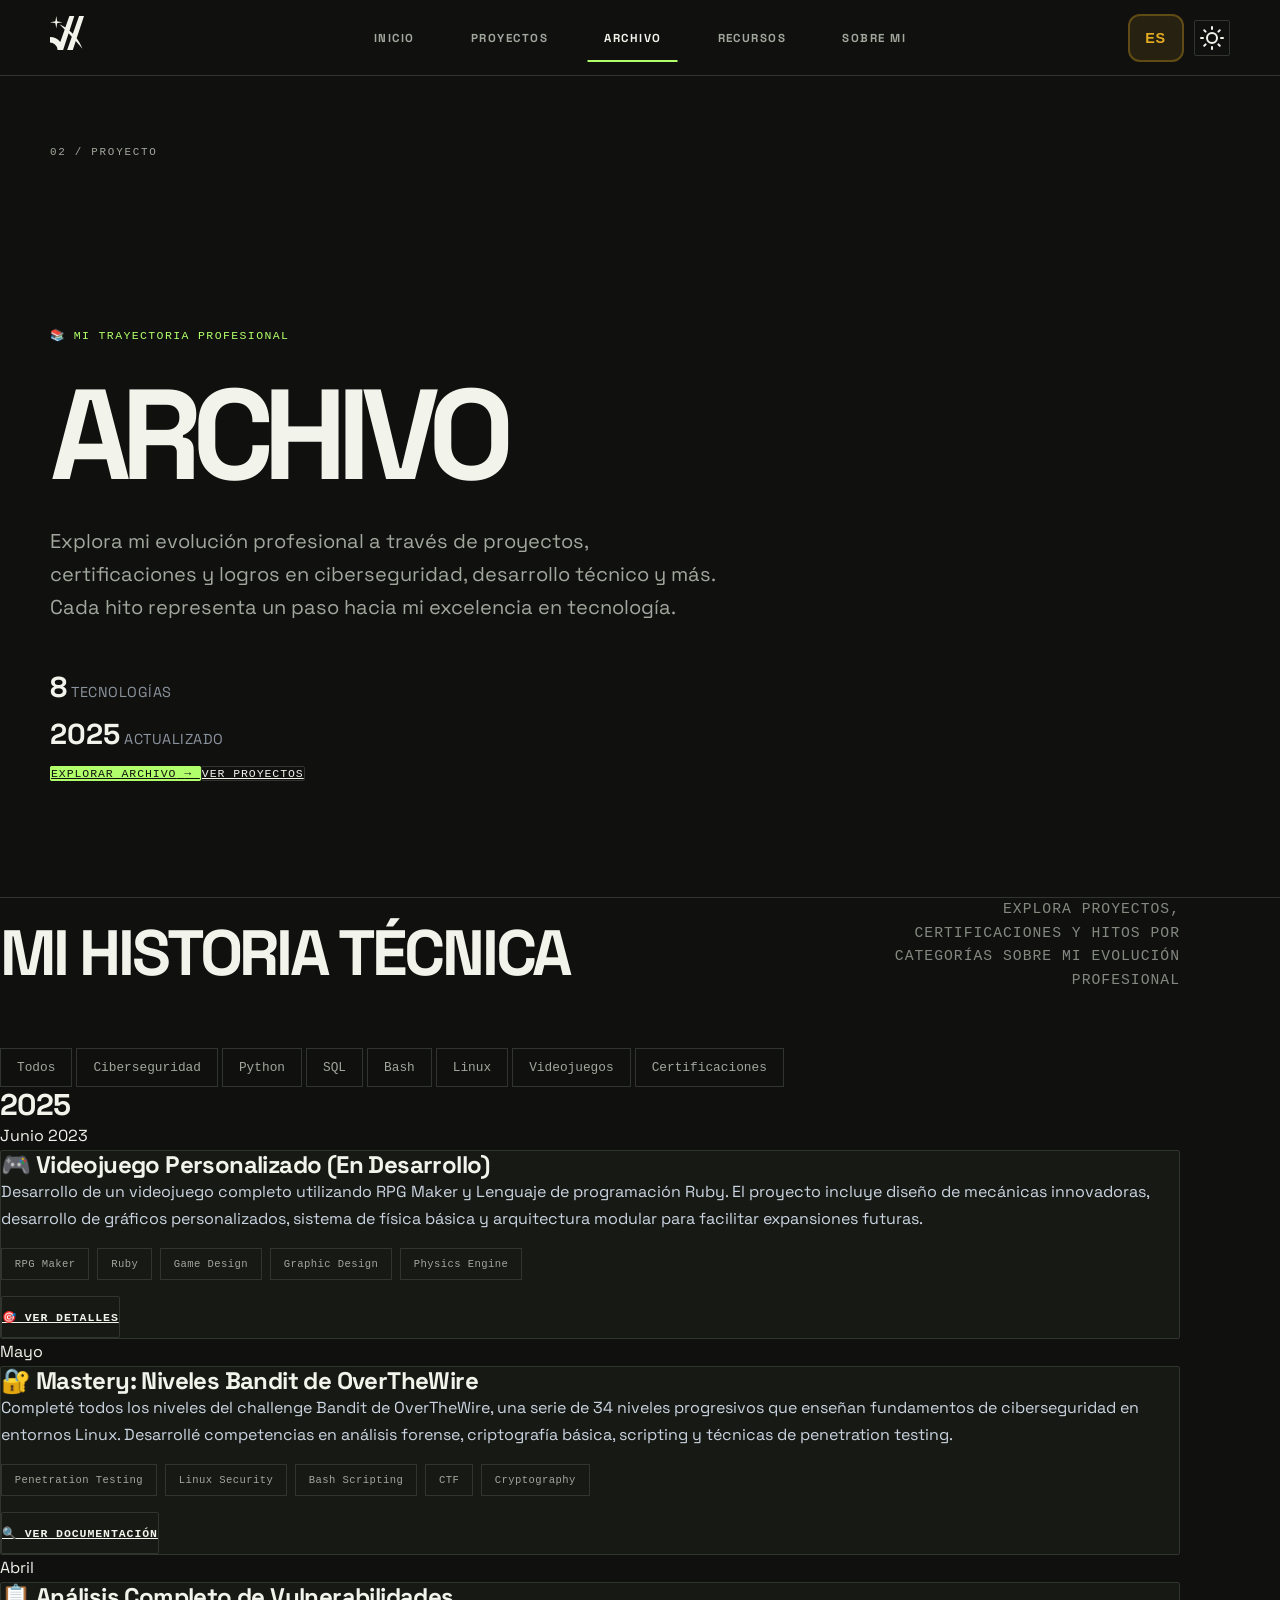
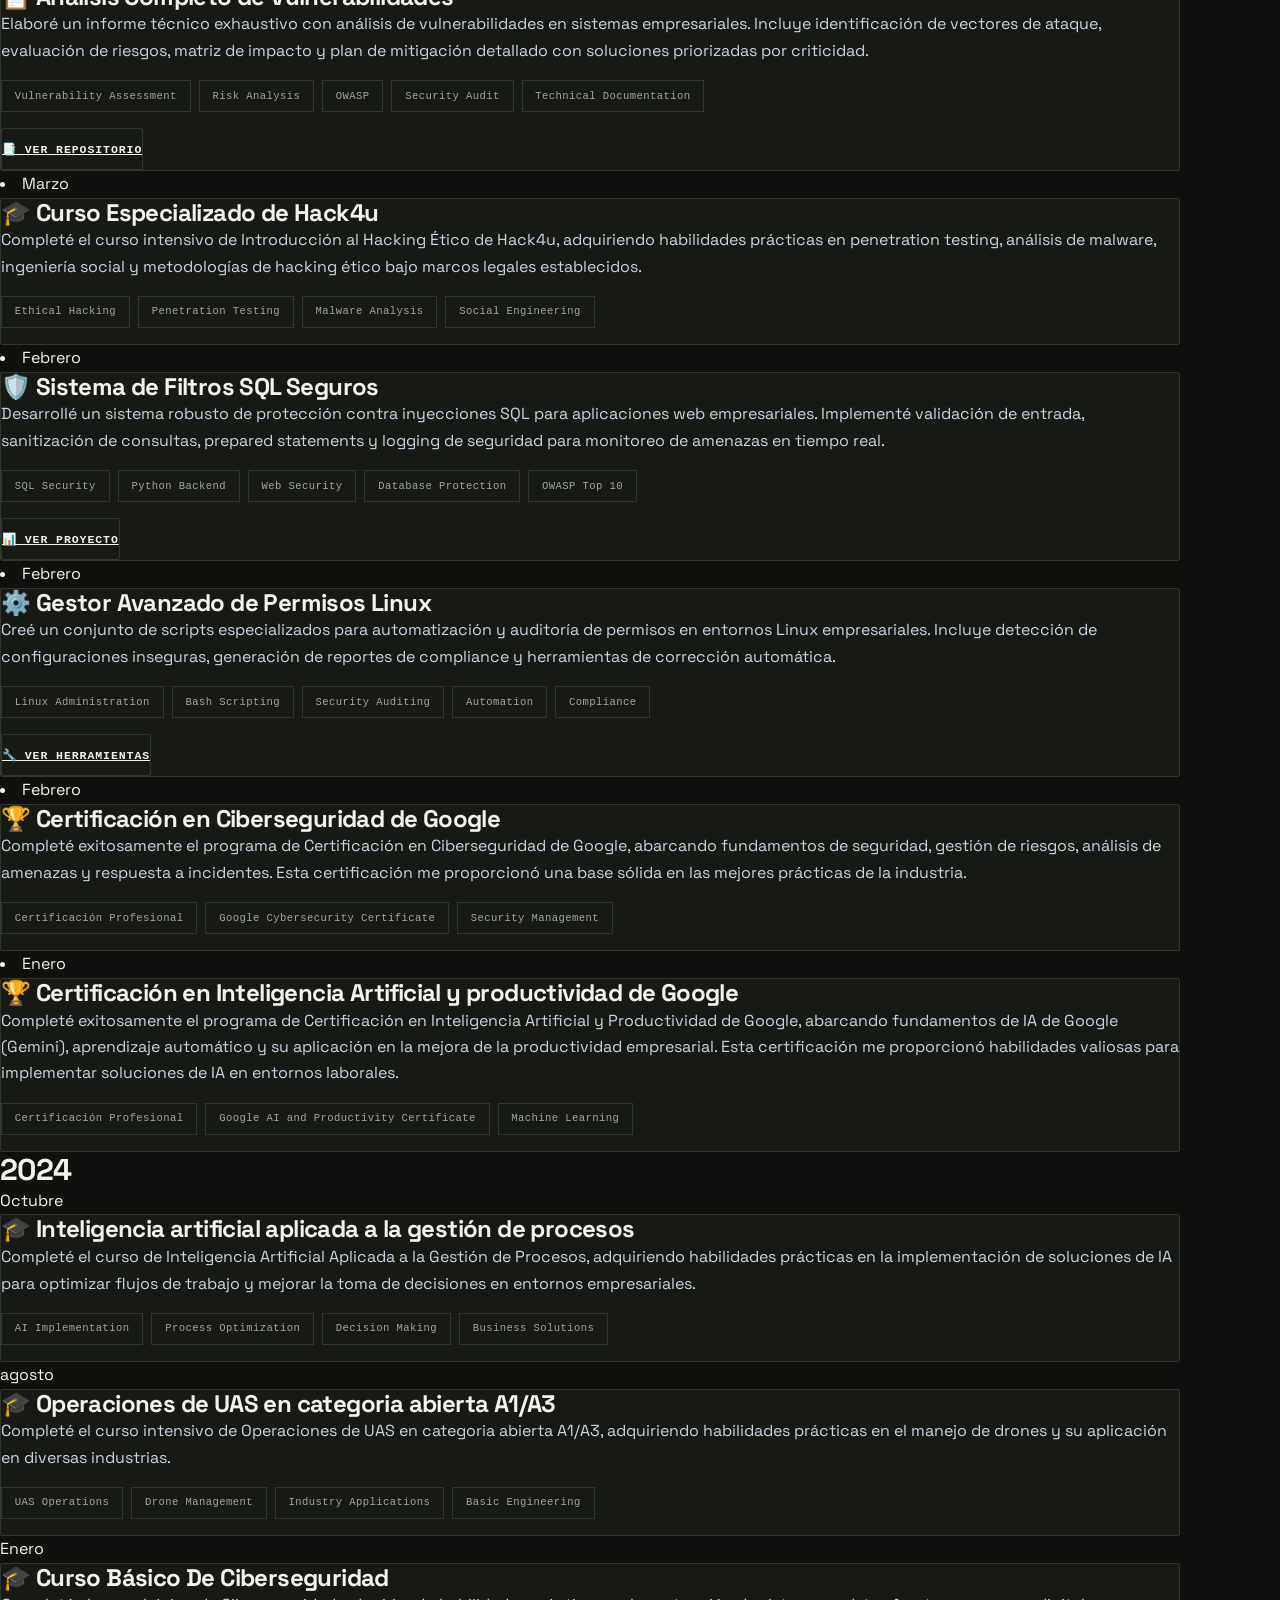
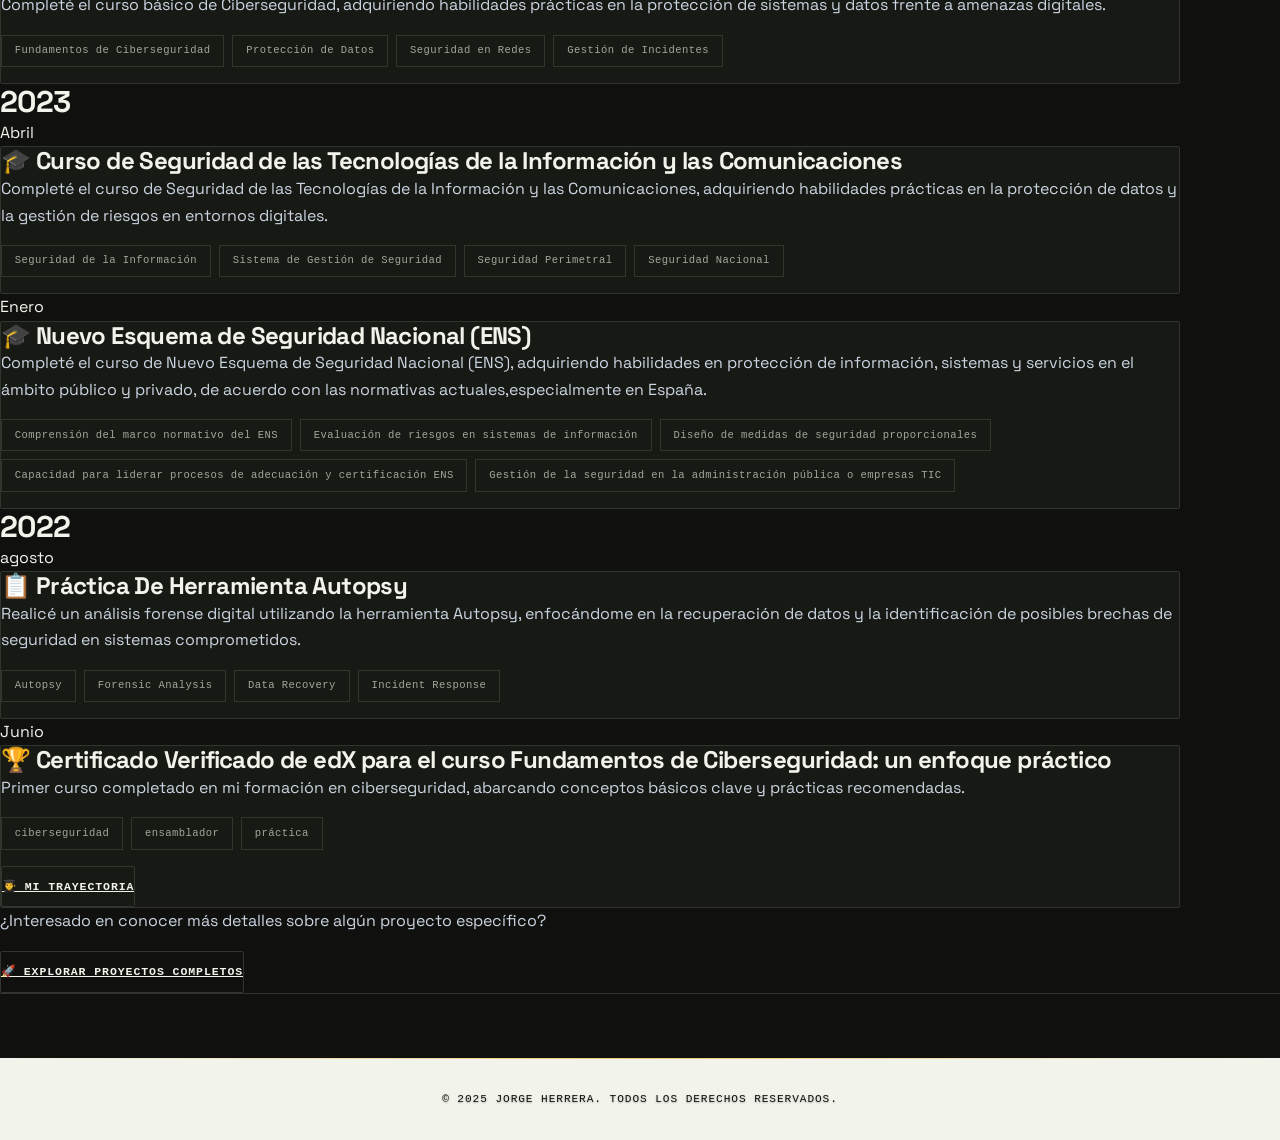
==== pages/archivo.html @ 5fe7d44f "Redesign portfolio and rename brand Apply the minimal cybersecurity portfolio theme across pages, si" ====
<!DOCTYPE html>
<html lang="es" data-theme="light">
<head>
  <meta charset="UTF-8">
  <meta name="viewport" content="width=device-width, initial-scale=1.0">
  <meta name="description" content="Línea de tiempo de los proyectos, certificaciones y hitos de Jorge Herrera en ciberseguridad, desarrollo técnico y diseño de videojuegos.">
  <meta name="author" content="Jorge Herrera">
  <meta property="og:title" content="Archivo - Jorge Herrera">
  <meta property="og:description" content="Línea de tiempo de los proyectos, certificaciones y hitos de Jorge Herrera en ciberseguridad, desarrollo técnico y diseño de videojuegos.">
  <meta property="og:image" content="../assets/images/logo.svg">
  <meta property="og:url" content="https://tudominio.com/pages/Archivo.html">
  <meta name="twitter:card" content="summary_large_image">
  <title>Archivo - Jorge Herrera</title>
  <link href="https://fonts.googleapis.com/css2?family=Inter:wght@300;400;500;600;700;800&family=Space+Grotesk:wght@400;500;700;800&display=swap" rel="stylesheet">
  <link rel="stylesheet" href="../CSS/styles.css">
  <link rel="stylesheet" href="archivo.css">
  <link rel="stylesheet" href="../CSS/header.css">
  <link rel="icon" href="../favicon.ico" type="image/x-icon" id="favicon">
  <link rel="alternate icon" href="../assets/images/logo-light.png" type="image/png">
  <link rel="preload" href="../assets/images/logo.svg" as="image">
  <link rel="preload" href="../assets/images/logo-dark.svg" as="image">
  
  <!-- Optimizaciones móviles premium -->
  <style>
    @media screen and (max-width: 768px) {
      /* Navegación móvil mejorada */
      nav {
        background: var(--inner-bg) !important;
        border-bottom: 1px solid var(--inner-line) !important;
        backdrop-filter: blur(20px) !important;
        -webkit-backdrop-filter: blur(20px) !important;
        box-shadow: none !important;
      }
      
      [data-theme="dark"] nav {
        background: var(--inner-bg) !important;
        border-bottom: 1px solid var(--inner-line) !important;
      }
      
      /* Asegurar que el texto se vea bien en fondo azul */
      nav .nav-brand .logo {
        color: var(--inner-ink) !important;
      }
      
      nav .theme-btn {
        color: var(--inner-ink) !important;
      }
      
      nav .theme-btn:hover {
        background: var(--inner-accent) !important;
      }
      
      .hamburger span {
        background: var(--inner-accent) !important;
      }
    }
  </style>
  <link rel="stylesheet" href="inner-theme.css">
</head>
<body class="projects-page">
  <nav>
    <div class="nav-brand">
      <a href="../index.html" aria-label="Inicio - Jorge Herrera">
        <svg class="logo" xmlns="http://www.w3.org/2000/svg" viewBox="0 0 298 298">
          <style>
            .cls-1,.cls-2{fill:currentColor;}
            .cls-1{stroke:currentColor;stroke-miterlimit:10;}
          </style>
          <line class="cls-1" x1="114.5" y1="298" x2="114.5" y2="297.96"/>
          <path class="cls-2" d="M334.58,296.85c21.1,28.87,37.58,59.74,50.79,91.64a0,0,0,0,1-.07.05q-28.85-34.64-58.54-67.89L301,399l-49.53,0,40.76-116.2q-14-15-28.21-29.77a0,0,0,0,1,0,0h0L216,399h-.5l-49,0h0l0-.07a2.17,2.17,0,0,0,0-.26v-.17c0-.4,0-.79,0-1.18A57.66,57.66,0,0,0,166,391a65.26,65.26,0,0,0-64.76-57.22H101v-49h.25a114.08,114.08,0,0,1,89.94,43.78L229.85,218.3Q206.68,195.23,183,173a443.11,443.11,0,0,1,52.36,29.59L271,101h43L271.7,229.62l0,.06a0,0,0,0,1,.07,0,380.6,380.6,0,0,1,29.48,27.49L356,101h43Z" transform="translate(-101 -101)"/>
          <line class="cls-1" x1="114.5" y1="298" x2="114.5" y2="297.96"/>
          <line class="cls-1" x1="0.47" y1="55.62" x2="0.46" y2="55.62"/>
          <path class="cls-1" d="M159.82,101.08" transform="translate(-101 -101)"/>
          <path class="cls-2" d="M211,156l-42.42,7a6.77,6.77,0,0,0-5.59,5.59L156,211l-7-42.42a6.77,6.77,0,0,0-5.59-5.59L101,156l42.42-7a6.77,6.77,0,0,0,5.59-5.59L156,101l7,42.42a6.77,6.77,0,0,0,5.59,5.59Z" transform="translate(-101 -101)"/>
        </svg>
      </a>
    </div>
    <ul class="nav-links">
      <li><a href="../index.html" class="nav-link" aria-label="Ir a la página de inicio">Inicio</a></li>
      <li><a href="proyectos.html" class="nav-link" aria-label="Ir a la página de proyectos">Proyectos</a></li>
      <li><a href="archivo.html" class="nav-link active" aria-label="Ir a la página de archivo">Archivo</a></li>
      <li><a href="recursos.html" class="nav-link" aria-label="Ir a la página de recursos">Recursos</a></li>
      <li><a href="sobre-mi.html" class="nav-link" aria-label="Ir a la página sobre mí">Sobre Mí</a></li>
    </ul>
    <button id="theme-toggle" aria-label="Cambiar a tema oscuro" class="theme-btn">
      <svg class="theme-icon" xmlns="http://www.w3.org/2000/svg" viewBox="0 0 24 24" fill="none" stroke="currentColor" stroke-width="2" stroke-linecap="round" stroke-linejoin="round">
        <!-- Icono de luna para tema claro (cambiar a oscuro) -->
        <path class="moon-icon" d="M21 12.79A9 9 0 1 1 11.21 3 7 7 0 0 0 21 12.79z" style="display: block;"/>
        <!-- Icono de sol para tema oscuro (cambiar a claro) -->
        <g class="sun-icon" style="display: none;">
          <circle cx="12" cy="12" r="5"/>
          <line x1="12" y1="1" x2="12" y2="3"/>
          <line x1="12" y1="21" x2="12" y2="23"/>
          <line x1="4.22" y1="4.22" x2="5.64" y2="5.64"/>
          <line x1="18.36" y1="18.36" x2="19.78" y2="19.78"/>
          <line x1="1" y1="12" x2="3" y2="12"/>
          <line x1="21" y1="12" x2="23" y2="12"/>
          <line x1="4.22" y1="19.78" x2="5.64" y2="18.36"/>
          <line x1="18.36" y1="5.64" x2="19.78" y2="4.22"/>
        </g>
      </svg>
    </button>
    <button class="hamburger" aria-label="Abrir menú" aria-expanded="false">
      <span></span>
      <span></span>
      <span></span>
    </button>
  </nav>

  <!-- Botón volver atrás -->
  <div class="back-btn-container">
    <button class="back-btn" onclick="window.history.back()" aria-label="Volver atrás">←</button>
  </div>

  <main id="main">
    <!-- Hero Section -->
    <section class="hero-section">
      <div class="hero-container">
        <div class="hero-badge">
          <span>📚</span>
          <span>Mi Trayectoria Profesional</span>
        </div>
        
        <h1 class="hero-title">Archivo</h1>
        
        <p class="hero-subtitle">
          Explora mi evolución profesional a través de proyectos, certificaciones y logros en ciberseguridad, 
          desarrollo técnico y más. Cada hito representa un paso hacia mi excelencia en tecnología.
        </p>
        
        <!--<div class="hero-stats">
          <div class="stat-item">
            <span class="stat-number">25+</span>
            <span class="stat-label">Proyectos</span>
          </div>-->
            <div class="stat-item">
              <span class="stat-number">8</span>
              <span class="stat-label">Tecnologías</span>
            </div>
            <div class="stat-item">
              <span class="stat-number">2025</span>
              <span class="stat-label">Actualizado</span>
            </div>
        <div class="hero-actions">
          <a href="#archive" class="hero-cta primary">
            <span>Explorar Archivo</span>
            <span>→</span>
          </a>
          <a href="proyectos.html" class="hero-cta secondary">
            <span>Ver Proyectos</span>
          </a>
        </div>
      </div>
    </section>

    <!-- Sección Principal del Archivo -->
    <section id="archive" class="archive-section">
      <div class="section-content">
        <div class="section-header">
          <h2 class="section-title">Mi Historia Técnica</h2>
          <p class="section-subtitle">
            Explora proyectos, certificaciones y hitos por categorías sobre mi evolución profesional
          </p>
        </div>
        
        <div class="tag-cloud" role="group" aria-label="Filtrar hitos por etiquetas">
          <span class="tag active" data-filter="all">Todos</span>
          <span class="tag" data-filter="ciberseguridad">Ciberseguridad</span>
          <span class="tag" data-filter="python">Python</span>
          <span class="tag" data-filter="sql">SQL</span>
          <span class="tag" data-filter="bash">Bash</span>
          <span class="tag" data-filter="linux">Linux</span>
          <span class="tag" data-filter="videojuego">Videojuegos</span>
          <span class="tag" data-filter="certificaciones">Certificaciones</span>
        </div>

        <div class="timeline">
          <div class="timeline-item" data-year="2025">
            <h3>2025</h3>
            <ul>
              
              
              <!-- <li class="timeline-entry" data-tags="ciberseguridad python">
                <span class="timeline-date">Mayo</span>
                <div class="timeline-content">
                  <h4>🚀 Proyecto de Código Avanzado (En Desarrollo)</h4>
                  <p>Iniciativa de desarrollo de una herramienta especializada en Python para análisis de seguridad. El proyecto se encuentra en fase de conceptualización y diseño arquitectónico, enfocándose en automatización de procesos de ciberseguridad y análisis de vulnerabilidades.</p>
                  <div class="tech-tags">
                    <span>Python Development</span>
                    <span>Security Tools</span>
                    <span>Automation</span>
                    <span>Architecture Design</span>
                  </div>
                  <a href="proyectos.html?tag=ciberseguridad" class="cta-button" aria-label="Ver proyectos de ciberseguridad">
                    📂 Ver Proyectos
                  </a>
                </div>
              </li> -->
              
              <li class="timeline-entry" data-tags="videojuego python">
                <span class="timeline-date">Junio 2023</span>
                <div class="timeline-content">
                  <h4>🎮 Videojuego Personalizado (En Desarrollo)</h4>
                  <p>Desarrollo de un videojuego completo utilizando RPG Maker y Lenguaje de programación Ruby. El proyecto incluye diseño de mecánicas innovadoras, desarrollo de gráficos personalizados, sistema de física básica y arquitectura modular para facilitar expansiones futuras.</p>
                  <div class="tech-tags">
                    <span>RPG Maker</span>
                    <span>Ruby</span>
                    <span>Game Design</span>
                    <span>Graphic Design</span>
                    <span>Physics Engine</span>
                  </div>
                  <a href="proyectos.html?tag=videojuego" class="cta-button" aria-label="Ver proyectos de videojuegos">
                    🎯 Ver Detalles
                  </a>
                </div>
              </li>
              
              <li class="timeline-entry" data-tags="ciberseguridad linux bash">
                <span class="timeline-date">Mayo</span>
                <div class="timeline-content">
                  <h4>🔐 Mastery: Niveles Bandit de OverTheWire</h4>
                  <p>Completé todos los niveles del challenge Bandit de OverTheWire, una serie de 34 niveles progresivos que enseñan fundamentos de ciberseguridad en entornos Linux. Desarrollé competencias en análisis forense, criptografía básica, scripting y técnicas de penetration testing.</p>
                  <div class="tech-tags">
                    <span>Penetration Testing</span>
                    <span>Linux Security</span>
                    <span>Bash Scripting</span>
                    <span>CTF</span>
                    <span>Cryptography</span>
                  </div>
                  <a href="Proyectos/bandit.html" class="cta-button" aria-label="Ver proyecto Bandit completo">
                    🔍 Ver Documentación
                  </a>
                </div>
              </li>

              <li class="timeline-entry" data-tags="ciberseguridad python">
                <span class="timeline-date">Abril</span>
                <div class="timeline-content">
                  <h4>📋 Análisis Completo de Vulnerabilidades</h4>
                  <p>Elaboré un informe técnico exhaustivo con análisis de vulnerabilidades en sistemas empresariales. Incluye identificación de vectores de ataque, evaluación de riesgos, matriz de impacto y plan de mitigación detallado con soluciones priorizadas por criticidad.</p>
                  <div class="tech-tags">
                    <span>Vulnerability Assessment</span>
                    <span>Risk Analysis</span>
                    <span>OWASP</span>
                    <span>Security Audit</span>
                    <span>Technical Documentation</span>
                  </div>
                  <a href="https://github.com/jsh3lby/Cybersecurity-Reports" class="cta-button" target="_blank" rel="noopener noreferrer" aria-label="Ver repositorio de análisis de vulnerabilidades">
                    📑 Ver Repositorio
                  </a>
                </div>
              </li>
            </ul>
          </div>

          
              </li>
              <li class="timeline-entry" data-tags="certificaciones ciberseguridad">
                <span class="timeline-date">Marzo</span>
                <div class="timeline-content">
                  <h4>🎓 Curso Especializado de Hack4u</h4>
                  <p>Completé el curso intensivo de Introducción al Hacking Ético de Hack4u, adquiriendo habilidades prácticas en penetration testing, análisis de malware, ingeniería social y metodologías de hacking ético bajo marcos legales establecidos.</p>
                  <div class="tech-tags">
                    <span>Ethical Hacking</span>
                    <span>Penetration Testing</span>
                    <span>Malware Analysis</span>
                    <span>Social Engineering</span>
                  </div>
                </div>
              </li>

              <li class="timeline-entry" data-tags="ciberseguridad python sql">
                <span class="timeline-date">Febrero</span>
                <div class="timeline-content">
                  <h4>🛡️ Sistema de Filtros SQL Seguros</h4>
                  <p>Desarrollé un sistema robusto de protección contra inyecciones SQL para aplicaciones web empresariales. Implementé validación de entrada, sanitización de consultas, prepared statements y logging de seguridad para monitoreo de amenazas en tiempo real.</p>
                  <div class="tech-tags">
                    <span>SQL Security</span>
                    <span>Python Backend</span>
                    <span>Web Security</span>
                    <span>Database Protection</span>
                    <span>OWASP Top 10</span>
                  </div>
                  <a href="Proyectos/sql-filters.html" class="cta-button" aria-label="Ver proyecto de filtros SQL">
                    📊 Ver Proyecto
                  </a>
                </div>
              </li>

              <li class="timeline-entry" data-tags="linux bash">
                <span class="timeline-date">Febrero</span>
                <div class="timeline-content">
                  <h4>⚙️ Gestor Avanzado de Permisos Linux</h4>
                  <p>Creé un conjunto de scripts especializados para automatización y auditoría de permisos en entornos Linux empresariales. Incluye detección de configuraciones inseguras, generación de reportes de compliance y herramientas de corrección automática.</p>
                  <div class="tech-tags">
                    <span>Linux Administration</span>
                    <span>Bash Scripting</span>
                    <span>Security Auditing</span>
                    <span>Automation</span>
                    <span>Compliance</span>
                  </div>
                  <a href="Proyectos/linux-permissions.html" class="cta-button" aria-label="Ver proyecto de permisos Linux">
                    🔧 Ver Herramientas
                  </a>
                </div>

              <li class="timeline-entry" data-tags="certificaciones">
                <span class="timeline-date">Febrero</span>
                <div class="timeline-content">
                  <h4>🏆 Certificación en Ciberseguridad de Google</h4>
                  <p>Completé exitosamente el programa de Certificación en Ciberseguridad de Google, abarcando fundamentos de seguridad, gestión de riesgos, análisis de amenazas y respuesta a incidentes. Esta certificación me proporcionó una base sólida en las mejores prácticas de la industria.</p>
                  <div class="tech-tags">
                    <span>Certificación Profesional</span>
                    <span>Google Cybersecurity Certificate</span>
                    <span>Security Management</span>
                  </div>
                </div>
              </li>
              <li class="timeline-entry" data-tags="certificaciones">
                <span class="timeline-date">Enero</span>
                <div class="timeline-content">
                  <h4>🏆 Certificación en Inteligencia Artificial y productividad de Google</h4>
                  <p>Completé exitosamente el programa de Certificación en Inteligencia Artificial y Productividad de Google, abarcando fundamentos de IA de Google (Gemini), aprendizaje automático y su aplicación en la mejora de la productividad empresarial. Esta certificación me proporcionó habilidades valiosas para implementar soluciones de IA en entornos laborales.</p>
                  <div class="tech-tags">
                    <span>Certificación Profesional</span>
                    <span>Google AI and Productivity Certificate</span>
                    <span>Machine Learning</span>
                  </div>
                </div>
              </li>

          <div class="timeline-item" data-year="2024">
            <h3>2024</h3>
            <ul>
                <li class="timeline-entry" data-tags="certificaciones ciberseguridad">
                <span class="timeline-date">Octubre</span>
                <div class="timeline-content">
                  <h4>🎓 Inteligencia artificial aplicada a la gestión de procesos</h4>
                  <p>Completé el curso de Inteligencia Artificial Aplicada a la Gestión de Procesos, adquiriendo habilidades prácticas en la implementación de soluciones de IA para optimizar flujos de trabajo y mejorar la toma de decisiones en entornos empresariales.</p>
                  <div class="tech-tags">
                    <span>AI Implementation</span>
                    <span>Process Optimization</span>
                    <span>Decision Making</span>
                    <span>Business Solutions</span>
                  </div>
                </div>
              </li>
                <li class="timeline-entry" data-tags="certificaciones ciberseguridad">
                <span class="timeline-date">agosto</span>
                <div class="timeline-content">
                  <h4>🎓 Operaciones de UAS en categoria abierta A1/A3</h4>
                  <p>Completé el curso intensivo de Operaciones de UAS en categoria abierta A1/A3, adquiriendo habilidades prácticas en el manejo de drones y su aplicación en diversas industrias.</p>
                  <div class="tech-tags">
                    <span>UAS Operations</span>
                    <span>Drone Management</span>
                    <span>Industry Applications</span>
                    <span>Basic Engineering</span>
                  </div>
                </div>
              </li>
                <li class="timeline-entry" data-tags="certificaciones ciberseguridad">
                <span class="timeline-date">Enero</span>
                <div class="timeline-content">
                  <h4>🎓 Curso Básico De Ciberseguridad</h4>
                  <p>Completé el curso básico de Ciberseguridad, adquiriendo habilidades prácticas en la protección de sistemas y datos frente a amenazas digitales.</p>
                  <div class="tech-tags">
                    <span>Fundamentos de Ciberseguridad</span>
                    <span>Protección de Datos</span>
                    <span>Seguridad en Redes</span>
                    <span>Gestión de Incidentes</span>
                  </div>
                </div>
              </li>

          <div class="timeline-item" data-year="2023">
            <h3>2023</h3>
            <ul>
              <li class="timeline-entry" data-tags="certificaciones ciberseguridad">
                <span class="timeline-date">Abril</span>
                <div class="timeline-content">
                  <h4>🎓 Curso de Seguridad de las Tecnologías de la Información y las Comunicaciones</h4>
                  <p>Completé el curso de Seguridad de las Tecnologías de la Información y las Comunicaciones, adquiriendo habilidades prácticas en la protección de datos y la gestión de riesgos en entornos digitales.</p>
                  <div class="tech-tags">
                    <span>Seguridad de la Información</span>
                    <span>Sistema de Gestión de Seguridad</span>
                    <span>Seguridad Perimetral</span>
                    <span>Seguridad Nacional</span>
                  </div>
                </div>
              </li>

              <li class="timeline-entry" data-tags="certificaciones ciberseguridad">
                <span class="timeline-date">Enero</span>
                <div class="timeline-content">
                  <h4>🎓 Nuevo Esquema de Seguridad Nacional (ENS)</h4>
                  <p>Completé el curso de Nuevo Esquema de Seguridad Nacional (ENS), adquiriendo habilidades en protección de información, sistemas y servicios en el ámbito público y privado, de acuerdo con las normativas actuales,especialmente en España.</p>
                  <div class="tech-tags">
                    <span>Comprensión del marco normativo del ENS</span>
                    <span>Evaluación de riesgos en sistemas de información</span>
                    <span>Diseño de medidas de seguridad proporcionales</span>
                    <span>Capacidad para liderar procesos de adecuación y certificación ENS</span>
                    <span>Gestión de la seguridad en la administración pública o empresas TIC</span>
                  </div>
                </div>
              </li>
            </ul>
          </div>
          <div class="timeline-item" data-year="2022">
            <h3>2022</h3>
            <li class="timeline-entry" data-tags="ciberseguridad python">
                <span class="timeline-date">agosto</span>
                <div class="timeline-content">
                  <h4>📋 Práctica De Herramienta Autopsy</h4>
                  <p>Realicé un análisis forense digital utilizando la herramienta Autopsy, enfocándome en la recuperación de datos y la identificación de posibles brechas de seguridad en sistemas comprometidos.</p>
                  <div class="tech-tags">
                    <span>Autopsy</span>
                    <span>Forensic Analysis</span>
                    <span>Data Recovery</span>
                    <span>Incident Response</span>
                  </div>
                </div>
              </li>
             <li class="timeline-entry" data-tags="certificaciones">
                <span class="timeline-date">Junio</span>
                <div class="timeline-content">
                  <h4>🏆 Certificado Verificado de edX para el curso Fundamentos de Ciberseguridad: un enfoque práctico</h4>
                  <p>Primer curso completado en mi formación en ciberseguridad, abarcando conceptos básicos clave y prácticas recomendadas.</p>
                  <div class="tech-tags">
                    <span>ciberseguridad</span>
                    <span>ensamblador</span>
                    <span>práctica</span>
                  </div>
                  <a href="sobre-mi.html" class="cta-button" aria-label="Conocer más sobre mi trayectoria académica">
                    👨‍🎓 Mi Trayectoria
                  </a>
                </div>
              </li>
        </div>

        <div class="cta-section">
          <p>¿Interesado en conocer más detalles sobre algún proyecto específico?</p>
          <a href="proyectos.html" class="cta-button" aria-label="Explorar todos los proyectos en detalle">
            🚀 Explorar Proyectos Completos
          </a>
        </div>
      </div>
    </section>
  </main>

  <footer>
    <p>© 2025 Jorge Herrera. Todos los derechos reservados.</p>
  </footer>

  <script src="../assets/scripts/menu.js" defer></script>
  <script src="../assets/scripts/theme-switcher.js" defer></script>
  <script src="../assets/scripts/scroll-effects.js" defer></script>
  <script src="archivo-effects.js" defer></script>
  <script>
    // Filtro de hitos por etiquetas mejorado
    document.addEventListener('DOMContentLoaded', function() {
      const tags = document.querySelectorAll('.tag');
      const entries = document.querySelectorAll('.timeline-entry');

      tags.forEach(tag => {
        tag.addEventListener('click', function() {
          const filter = this.getAttribute('data-filter').toLowerCase();
          
          // Actualizar tags activos con animación
          tags.forEach(t => t.classList.remove('active'));
          this.classList.add('active');
          
          // Animar filtrado
          entries.forEach((entry, index) => {
            const entryTags = entry.getAttribute('data-tags').toLowerCase();
            const shouldShow = filter === 'all' || entryTags.includes(filter);
            
            if (shouldShow) {
              setTimeout(() => {
                entry.style.display = 'flex';
                entry.classList.add('filter-show');
                entry.classList.remove('filter-hide');
              }, index * 50);
            } else {
              entry.classList.add('filter-hide');
              entry.classList.remove('filter-show');
              setTimeout(() => {
                entry.style.display = 'none';
              }, 200);
            }
          });
        });
      });

      // Prefiltrar según parámetro URL
      const urlParams = new URLSearchParams(window.location.search);
      const tag = urlParams.get('tag')?.toLowerCase();
      if (tag) {
        const activeTag = document.querySelector(`.tag[data-filter="${tag}"]`);
        if (activeTag) {
          activeTag.click();
        }
      }
    });
  </script>
</body>
</html>
---- CSS/styles.css ----
/* ===================== VARIABLES MEJORADAS PARA TEMA CLARO ===================== */
:root {
  /* Colores base mejorados para tema claro */
  --main-bg-light: #FAFBFC;
  --main-bg-secondary-light: #F5F7FA;
  --card-bg-light: #FFFFFF;
  --card-bg-secondary-light: #F8F9FB;
  --card-border-light: #E2E8F0;
  --card-shadow-light: rgba(71, 85, 105, 0.08);
  
  /* Paleta de colores principal */
  --accent-gold: #E6AD22;
  --accent-gold-light: #F4C430;
  --accent-gold-dark: #D49B0E;
  --accent-blue: #1c5197;
  --accent-blue-light: #3B82F6;
  --accent-blue-dark: #1E40AF;
  --accent-blue-rgb: 28, 81, 151;
  
  /* Colores adicionales */
  --accent-red: #DC273D;
  --accent-green: #10B981;
  --accent-purple: #8B5CF6;
  --accent-orange: #F59E0B;
  
  /* Grises refinados */
  --gray-50: #F8FAFC;
  --gray-100: #F1F5F9;
  --gray-200: #E2E8F0;
  --gray-300: #CBD5E1;
  --gray-400: #94A3B8;
  --gray-500: #64748B;
  --gray-600: #475569;
  --gray-700: #334155;
  --gray-800: #1E293B;
  --gray-900: #0F172A;
  
  /* Textos */
  --text-primary-light: #1E293B;
  --text-secondary-light: #475569;
  --text-muted-light: #64748B;
  
  /* Efectos y transiciones */
  --shadow-sm: 0 1px 2px 0 rgba(0, 0, 0, 0.05);
  --shadow-md: 0 4px 6px -1px rgba(0, 0, 0, 0.1), 0 2px 4px -1px rgba(0, 0, 0, 0.06);
  --shadow-lg: 0 10px 15px -3px rgba(0, 0, 0, 0.1), 0 4px 6px -2px rgba(0, 0, 0, 0.05);
  --shadow-xl: 0 20px 25px -5px rgba(0, 0, 0, 0.1), 0 10px 10px -5px rgba(0, 0, 0, 0.04);
  
  /* Bordes y radios */
  --border-radius-sm: 6px;
  --border-radius-md: 8px;
  --border-radius-lg: 12px;
  --border-radius-xl: 16px;
  --border-radius-2xl: 24px;
  
  /* Espaciado */
  --spacing-xs: 0.25rem;
  --spacing-sm: 0.5rem;
  --spacing-md: 1rem;
  --spacing-lg: 1.5rem;
  --spacing-xl: 2rem;
  --spacing-2xl: 3rem;
  
  /* Tipografía */
  --font-weight-light: 300;
  --font-weight-normal: 400;
  --font-weight-medium: 500;
  --font-weight-semibold: 600;
  --font-weight-bold: 700;
  --font-weight-extrabold: 800;
}

/* ===================== VARIABLES PARA TEMA OSCURO ===================== */
html[data-theme="dark"] {
  /* Fondos principales */
  --main-bg-light: #0F172A;
  --main-bg-secondary-light: #1E293B;
  --card-bg-light: #334155;
  --card-bg-secondary-light: #475569;
  --card-border-light: #64748B;
  --card-shadow-light: rgba(0, 0, 0, 0.3);
  
  /* Textos */
  --text-primary-light: #F8FAFC;
  --text-secondary-light: #CBD5E1;
  --text-muted-light: #94A3B8;
  
  /* Colores de acento para tema oscuro */
  --accent-gold-dark: #F4C430;
  --accent-blue-dark: #3B82F6;
  --accent-red-dark: #EF4444;
  --accent-green-dark: #22C55E;
  --accent-purple-dark: #A855F7;
  --accent-cyan-dark: #22D3EE;
  
  /* Efectos glass y blur para tema oscuro */
  --glass-bg-dark: rgba(30, 41, 59, 0.8);
  --glass-border-dark: rgba(71, 85, 105, 0.3);
  --blur-bg-dark: rgba(15, 23, 42, 0.9);
  
  /* Sombras para tema oscuro */
  --shadow-dark-sm: 0 2px 4px rgba(0, 0, 0, 0.3);
  --shadow-dark-md: 0 8px 16px rgba(0, 0, 0, 0.4);
  --shadow-dark-lg: 0 16px 32px rgba(0, 0, 0, 0.5);
  --shadow-dark-xl: 0 24px 48px rgba(0, 0, 0, 0.6);
  --shadow-glow-blue: 0 0 20px rgba(59, 130, 246, 0.3);
  --shadow-glow-gold: 0 0 20px rgba(230, 173, 34, 0.3);
}

/* ===================== MEJORAS GLOBALES PARA TEMA CLARO ===================== */

/* Reset mejorado */
* {
  margin: 0;
  padding: 0;
  box-sizing: border-box;
}

html {
  font-size: 16px;
  scroll-behavior: smooth;
}

body {
  font-family: 'Inter', 'Satoshi', -apple-system, BlinkMacSystemFont, sans-serif;
  background: linear-gradient(135deg, var(--main-bg-light) 0%, var(--main-bg-secondary-light) 100%);
  color: var(--text-primary-light);
  line-height: 1.6;
  -webkit-font-smoothing: antialiased;
  -moz-osx-font-smoothing: grayscale;
}

/* Tema oscuro para el body */
html[data-theme="dark"] body {
  background: linear-gradient(135deg, var(--main-bg-light) 0%, var(--main-bg-secondary-light) 100%);
  color: var(--text-primary-light);
}

/* ===================== TIPOGRAFÍA MEJORADA ===================== */
h1, h2, h3, h4, h5, h6 {
  font-family: 'Space Grotesk', sans-serif;
  font-weight: var(--font-weight-bold);
  line-height: 1.2;
  letter-spacing: -0.025em;
}

h1 { font-size: 3rem; }
h2 { font-size: 2.25rem; }
h3 { font-size: 1.875rem; }
h4 { font-size: 1.5rem; }
h5 { font-size: 1.25rem; }
h6 { font-size: 1.125rem; }

p {
  color: var(--text-secondary-light);
  margin-bottom: var(--spacing-md);
}

/* Párrafos en tema oscuro */
html[data-theme="dark"] p {
  color: var(--text-secondary-light);
}



/* ===================== HERO SECTION MEJORADA ===================== */
#hero {
  text-align: center;
  padding: 8rem 2rem 4rem;
  background-color: var(--card-bg-light);
}
#hero h1 { 
  font-size: clamp(4.5rem, 10vw, 7rem); /* Tamaño más equilibrado */
  line-height: 1.1; 
  font-weight: 800; 
  margin-bottom: 1.5rem; 
  position: relative;
  z-index: 2;
  white-space: nowrap; /* Mantiene el texto en una sola línea */
  /* Degradado de azules con glow para Jorge Herrera */
  background: linear-gradient(135deg, var(--accent-blue), var(--accent-blue-light), #3B82F6, #60A5FA);
  background-clip: text;
  filter: drop-shadow(0 0 15px rgba(28, 81, 151, 0.5));
}

@keyframes glowPulse {
  0% {
    text-shadow: 
      0 0 20px rgba(28, 81, 151, 0.4),
      0 0 40px rgba(59, 130, 246, 0.3),
      0 0 60px rgba(96, 165, 250, 0.2);
    filter: drop-shadow(0 0 15px rgba(28, 81, 151, 0.5));
  }
  100% {
    text-shadow: 
      0 0 30px rgba(28, 81, 151, 0.6),
      0 0 50px rgba(59, 130, 246, 0.5),
      0 0 80px rgba(96, 165, 250, 0.4);
    filter: drop-shadow(0 0 25px rgba(28, 81, 151, 0.7));
  }
}
.welcome {
  font-size: 1.2rem; color: var(--accent-gold); margin-bottom: 1rem;
  text-align: center; letter-spacing: 0.5px;
}
#hero p { font-size: 1.2rem; max-width: 600px; margin: 0 auto; }
.full-viewport { min-height: 100vh; display: flex; flex-direction: column; justify-content: center; }
.hero-content { max-width: 800px; margin: 0 auto; text-align: center; }
.hero-content h1 { transform: translateZ(50px); }
.subtitle { color: var(--accent-blue); font-size: 1.5rem; margin: 1rem 0; }

/* Variante para tema oscuro con mejor contraste */
html[data-theme="dark"] #hero h1 {
  background: linear-gradient(135deg, #E6AD22, #F4C430, #E6AD22, #F4C430);
  -webkit-background-clip: text;
  -webkit-text-fill-color: transparent;
  background-clip: text;
}
.hero-content {
  position: relative;
  z-index: 1;
}

.hero-content h1 {
  background: linear-gradient(135deg, var(--accent-blue), var(--accent-gold));
  -webkit-background-clip: text;
  -webkit-text-fill-color: transparent;
  background-clip: text;
  margin-bottom: var(--spacing-lg);
}

.welcome {
  background: linear-gradient(135deg, var(--accent-gold), var(--accent-orange));
  -webkit-background-clip: text;
  -webkit-text-fill-color: transparent;
  background-clip: text;
  font-weight: var(--font-weight-semibold);
  text-transform: uppercase;
  letter-spacing: 0.1em;
  font-size: 0.875rem;
}

/* ===================== CARDS MEJORADAS ===================== */
.card, .project-card, .social-card, .resource-card {
  background: var(--card-bg-light);
  border: 1px solid var(--card-border-light);
  border-radius: var(--border-radius-2xl);
  box-shadow: var(--shadow-md);
  padding: var(--spacing-xl);
  transition: all 0.4s cubic-bezier(0.4, 0, 0.2, 1);
  position: relative;
  overflow: hidden;
}

.card::before {
  content: '';
  position: absolute;
  top: 0;
  left: 0;
  right: 0;
  height: 4px;
  background: linear-gradient(90deg, var(--accent-blue), var(--accent-gold));
  transform: scaleX(0);
  transition: transform 0.3s ease;
}

.card:hover::before {
  transform: scaleX(1);
}

.card:hover {
  transform: translateY(-8px) scale(1.02);
  box-shadow: var(--shadow-xl);
  border-color: var(--accent-gold);
}

.card h3 {
  color: var(--text-primary-light);
  font-size: 1.25rem;
  font-weight: var(--font-weight-bold);
  margin-bottom: var(--spacing-md);
  display: flex;
  align-items: center;
  gap: var(--spacing-sm);
}

.card p {
  color: var(--text-secondary-light);
  font-size: 0.95rem;
  line-height: 1.6;
  margin-bottom: var(--spacing-lg);
}

/* ===================== BOTONES MEJORADOS ===================== */
.cta-button {
  background: linear-gradient(135deg, var(--accent-blue), var(--accent-blue-dark));
  color: white;
  border: none;
  border-radius: var(--border-radius-lg);
  padding: var(--spacing-md) var(--spacing-xl);
  font-weight: var(--font-weight-semibold);
  font-size: 0.875rem;
  text-transform: uppercase;
  letter-spacing: 0.05em;
  cursor: pointer;
  transition: all 0.3s cubic-bezier(0.4, 0, 0.2, 1);
  position: relative;
  overflow: hidden;
  display: inline-flex;
  align-items: center;
  gap: var(--spacing-sm);
}

.cta-button::before {
  content: '';
  position: absolute;
  top: 0;
  left: -100%;
  width: 100%;
  height: 100%;
  background: linear-gradient(90deg, transparent, rgba(255, 255, 255, 0.2), transparent);
  transition: left 0.5s ease;
}

.cta-button:hover::before {
  left: 100%;
}

.cta-button:hover {
  background: linear-gradient(135deg, var(--accent-gold), var(--accent-gold-dark));
  transform: translateY(-2px);
  box-shadow: 0 8px 25px rgba(230, 173, 34, 0.3);
}

/* ===================== ETIQUETAS (TAGS) MEJORADAS ===================== */
.tag {
  background: var(--gray-100);
  color: var(--text-secondary-light);
  border: 1px solid var(--gray-200);
  border-radius: var(--border-radius-xl);
  padding: var(--spacing-sm) var(--spacing-md);
  font-size: 0.8rem;
  font-weight: var(--font-weight-medium);
  transition: all 0.3s cubic-bezier(0.4, 0, 0.2, 1);
  cursor: pointer;
  display: inline-flex;
  align-items: center;
  gap: var(--spacing-xs);
}

.tag:hover {
  background: linear-gradient(135deg, var(--accent-blue), var(--accent-gold));
  color: white;
  border-color: transparent;
  transform: translateY(-2px);
  box-shadow: var(--shadow-md);
}

.tech-tags span {
  background: linear-gradient(135deg, var(--gray-100), var(--gray-50));
  color: var(--accent-blue);
  border: 1px solid var(--gray-200);
  border-radius: var(--border-radius-lg);
  padding: var(--spacing-xs) var(--spacing-sm);
  font-size: 0.75rem;
  font-weight: var(--font-weight-medium);
  transition: all 0.3s ease;
}

.tech-tags span:hover {
  background: var(--accent-blue);
  color: white;
  transform: translateY(-1px);
  box-shadow: var(--shadow-sm);
}

/* ===================== SECCIONES MEJORADAS ===================== */
.category-section {
  padding: var(--spacing-2xl) var(--spacing-xl);
  position: relative;
}

.section-title {
  font-size: 2.5rem;
  font-weight: var(--font-weight-extrabold);
  text-align: center;
  margin-bottom: var(--spacing-2xl);
  position: relative;
}

.section-title::before {
  content: "//";
  color: var(--accent-gold);
  margin-right: var(--spacing-sm);
  opacity: 0.8;
}

/* ===================== SECCIÓN PROYECTOS MEJORADA - TEMA OSCURO ===================== */

/* Header de sección mejorado */
.section-header {
  text-align: center;
  margin-bottom: 3rem;
  position: relative;
}

.section-title {
  display: flex;
  align-items: center;
  justify-content: center;
  gap: 1rem;
  flex-wrap: wrap;
  margin-bottom: 1rem;
}

.title-icon {
  font-size: 2rem;
  animation: pulse 2s infinite;
}

.title-accent {
  font-size: 0.9em;
  background: var(--gradient-secondary-dark);
  -webkit-background-clip: text;
  -webkit-text-fill-color: transparent;
  background-clip: text;
  font-weight: 500;
  opacity: 0.8;
}

html[data-theme="dark"] .title-accent {
  background: linear-gradient(135deg, var(--accent-gold), var(--accent-gold-light));
  -webkit-background-clip: text;
  -webkit-text-fill-color: transparent;
  background-clip: text;
}

.section-subtitle {
  font-size: 1.1rem;
  opacity: 0.8;
  max-width: 600px;
  margin: 0 auto;
  line-height: 1.6;
}

html[data-theme="dark"] .section-subtitle {
  color: var(--text-secondary-dark);
}

/* Grid de proyectos mejorado */
.project-grid {
  display: grid;
  grid-template-columns: repeat(auto-fit, minmax(350px, 1fr));
  gap: 2rem;
  margin: 0 auto;
  max-width: 1200px;
  padding: 0 1rem;
}

/* Tarjetas de proyecto modernas y legibles */
.project-card {
  background: linear-gradient(145deg, #ffffff, #f8fafc);
  border: 2px solid var(--card-border-light);
  border-radius: 20px;
  padding: 2.5rem;
  position: relative;
  overflow: hidden;
  cursor: pointer;
  transition: all 0.4s cubic-bezier(0.4, 0, 0.2, 1);
  height: 100%;
  display: flex;
  flex-direction: column;
  gap: 1.5rem;
  box-shadow: 
    0 4px 16px rgba(0, 0, 0, 0.04),
    0 1px 4px rgba(0, 0, 0, 0.08),
    inset 0 1px 0 rgba(255, 255, 255, 0.6);
  backdrop-filter: blur(10px);
}

html[data-theme="dark"] .project-card {
  background: linear-gradient(145deg, #1e293b, #334155);
  border: 2px solid rgba(100, 116, 139, 0.3);
  box-shadow: 
    0 8px 24px rgba(0, 0, 0, 0.3),
    0 2px 8px rgba(0, 0, 0, 0.2),
    inset 0 1px 0 rgba(255, 255, 255, 0.1);
  backdrop-filter: blur(16px);
}

/* Tarjeta destacada con mejor contraste */
.project-card.featured {
  background: linear-gradient(145deg, 
              rgba(230, 173, 34, 0.08), 
              rgba(59, 130, 246, 0.05), 
              #ffffff);
  border: 3px solid var(--accent-gold);
  box-shadow: 
    0 8px 32px rgba(230, 173, 34, 0.15),
    0 4px 16px rgba(0, 0, 0, 0.08),
    inset 0 1px 0 rgba(255, 255, 255, 0.8);
  position: relative;
}

.project-card.featured::before {
  content: '';
  position: absolute;
  top: 0;
  left: 0;
  right: 0;
  bottom: 0;
  background: linear-gradient(135deg, 
              rgba(230, 173, 34, 0.03), 
              transparent 50%, 
              rgba(59, 130, 246, 0.02));
  border-radius: inherit;
  pointer-events: none;
}

html[data-theme="dark"] .project-card.featured {
  background: linear-gradient(145deg, 
              rgba(230, 173, 34, 0.12), 
              rgba(30, 41, 59, 0.9), 
              #1e293b);
  border: 3px solid var(--accent-gold);
  box-shadow: 
    0 0 32px rgba(230, 173, 34, 0.3),
    0 8px 32px rgba(0, 0, 0, 0.4),
    inset 0 1px 0 rgba(230, 173, 34, 0.2);
}

html[data-theme="dark"] .project-card.featured::before {
  background: linear-gradient(135deg, 
              rgba(230, 173, 34, 0.08), 
              transparent 50%, 
              rgba(59, 130, 246, 0.05));
}

/* Efectos hover mejorados y más suaves */
.project-card:hover {
  transform: translateY(-12px) scale(1.03);
  box-shadow: 
    0 20px 40px rgba(0, 0, 0, 0.12),
    0 8px 16px rgba(0, 0, 0, 0.08),
    inset 0 1px 0 rgba(255, 255, 255, 0.8);
  border-color: var(--accent-blue);
}

.project-card:hover .project-icon {
  transform: scale(1.1) rotate(5deg);
  filter: drop-shadow(0 4px 12px rgba(59, 130, 246, 0.3));
}

html[data-theme="dark"] .project-card:hover {
  background: linear-gradient(145deg, #334155, #475569);
  border-color: var(--accent-gold);
  box-shadow: 
    0 0 40px rgba(230, 173, 34, 0.25),
    0 20px 40px rgba(0, 0, 0, 0.4),
    inset 0 1px 0 rgba(230, 173, 34, 0.2);
}

html[data-theme="dark"] .project-card:hover .project-icon {
  filter: drop-shadow(0 0 16px rgba(230, 173, 34, 0.4));
}

html[data-theme="dark"] .project-card.featured:hover {
  box-shadow: 
    0 0 48px rgba(230, 173, 34, 0.4), 
    0 24px 48px rgba(0, 0, 0, 0.5),
    inset 0 1px 0 rgba(230, 173, 34, 0.3);
}

/* Iconos de proyecto mejorados */
.project-icon {
  font-size: 3.5rem;
  margin-bottom: 1rem;
  transition: all 0.4s cubic-bezier(0.4, 0, 0.2, 1);
  filter: drop-shadow(0 4px 12px rgba(0, 0, 0, 0.1));
  text-align: center;
  line-height: 1;
}

html[data-theme="dark"] .project-icon {
  filter: drop-shadow(0 0 16px rgba(230, 173, 34, 0.2));
}

/* Badges mejorados con mejor visibilidad */
.project-badge {
  position: absolute;
  top: 1.5rem;
  right: 1.5rem;
  background: linear-gradient(135deg, var(--accent-red), #ef4444);
  color: white;
  padding: 0.4rem 1rem;
  border-radius: 25px;
  font-size: 0.75rem;
  font-weight: 700;
  text-transform: uppercase;
  letter-spacing: 0.8px;
  z-index: 3;
  box-shadow: 
    0 4px 12px rgba(220, 38, 61, 0.3),
    0 2px 4px rgba(0, 0, 0, 0.2);
  backdrop-filter: blur(10px);
  border: 1px solid rgba(255, 255, 255, 0.2);
}

.project-badge.hacker {
  background: linear-gradient(135deg, #10b981, #22c55e);
  box-shadow: 
    0 0 24px rgba(16, 185, 129, 0.4),
    0 4px 12px rgba(16, 185, 129, 0.3);
  animation: pulseGlow 3s ease-in-out infinite;
}

@keyframes pulseGlow {
  0%, 100% { 
    box-shadow: 
      0 0 24px rgba(16, 185, 129, 0.4),
      0 4px 12px rgba(16, 185, 129, 0.3);
  }
  50% { 
    box-shadow: 
      0 0 32px rgba(16, 185, 129, 0.6),
      0 6px 16px rgba(16, 185, 129, 0.4);
  }
}

/* Títulos de proyecto con mejor legibilidad */
.project-card h3 {
  font-size: 1.5rem;
  font-weight: 700;
  margin: 0.5rem 0 1rem 0;
  color: var(--text-primary-light);
  line-height: 1.3;
  letter-spacing: -0.02em;
  transition: color 0.3s ease;
}

html[data-theme="dark"] .project-card h3 {
  color: #f8fafc;
  text-shadow: 0 1px 2px rgba(0, 0, 0, 0.3);
}

/* Descripciones con mejor contraste y legibilidad */
.project-card p {
  font-size: 1rem;
  line-height: 1.7;
  color: var(--text-secondary-light);
  margin-bottom: 1.5rem;
  flex-grow: 1;
  opacity: 0.9;
  font-weight: 400;
}

html[data-theme="dark"] .project-card p {
  color: #cbd5e1;
  opacity: 0.95;
  text-shadow: 0 1px 2px rgba(0, 0, 0, 0.2);
}

/* Tags de tecnología mejoradas */
.tech-tags {
  display: flex;
  flex-wrap: wrap;
  gap: 0.5rem;
  margin-bottom: 1rem;
}

.tech-tags span {
  padding: 0.4rem 0.8rem;
  border-radius: 12px;
  font-size: 0.8rem;
  font-weight: 500;
  transition: var(--transition-fast);
}

/* Colores específicos para cada tecnología */
.tag-linux {
  background: rgba(255, 193, 7, 0.1);
  color: #FF6B35;
  border: 1px solid rgba(255, 193, 7, 0.3);
}

.tag-security {
  background: rgba(220, 38, 127, 0.1);
  color: #DC267F;
  border: 1px solid rgba(220, 38, 127, 0.3);
}

.tag-bash {
  background: rgba(72, 187, 120, 0.1);
  color: #48BB78;
  border: 1px solid rgba(72, 187, 120, 0.3);
}

.tag-ctf {
  background: rgba(159, 122, 234, 0.1);
  color: #9F7AEA;
  border: 1px solid rgba(159, 122, 234, 0.3);
}

.tag-sql {
  background: rgba(49, 130, 206, 0.1);
  color: #3182CE;
  border: 1px solid rgba(49, 130, 206, 0.3);
}

.tag-python {
  background: rgba(255, 193, 7, 0.1);
  color: #FFD700;
  border: 1px solid rgba(255, 193, 7, 0.3);
}

.tag-audit {
  background: rgba(237, 137, 54, 0.1);
  color: #ED8936;
  border: 1px solid rgba(237, 137, 54, 0.3);
}

.tag-html {
  background: rgba(228, 77, 38, 0.1);
  color: #E44D26;
  border: 1px solid rgba(228, 77, 38, 0.3);
}

.tag-css {
  background: rgba(21, 114, 182, 0.1);
  color: #1572B6;
  border: 1px solid rgba(21, 114, 182, 0.3);
}

.tag-js {
  background: rgba(240, 219, 79, 0.1);
  color: #F0DB4F;
  border: 1px solid rgba(240, 219, 79, 0.3);
}

.tag-design {
  background: rgba(156, 39, 176, 0.1);
  color: #9C27B0;
  border: 1px solid rgba(156, 39, 176, 0.3);
}

/* Efectos hover en tags */
.tech-tags span:hover {
  transform: scale(1.05);
  opacity: 0.8;
}

/* Colores específicos para tema oscuro */
html[data-theme="dark"] .tag-linux {
  background: rgba(255, 107, 53, 0.2);
  color: #FFB366;
  border: 1px solid rgba(255, 107, 53, 0.4);
}

html[data-theme="dark"] .tag-security {
  background: rgba(220, 38, 127, 0.2);
  color: #F472B6;
  border: 1px solid rgba(220, 38, 127, 0.4);
}

html[data-theme="dark"] .tag-bash {
  background: rgba(72, 187, 120, 0.2);
  color: #6EE7B7;
  border: 1px solid rgba(72, 187, 120, 0.4);
}

html[data-theme="dark"] .tag-ctf {
  background: rgba(159, 122, 234, 0.2);
  color: #C4B5FD;
  border: 1px solid rgba(159, 122, 234, 0.4);
}

html[data-theme="dark"] .tag-sql {
  background: rgba(49, 130, 206, 0.2);
  color: #7DD3FC;
  border: 1px solid rgba(49, 130, 206, 0.4);
}

html[data-theme="dark"] .tag-python {
  background: rgba(255, 193, 7, 0.2);
  color: #FDE68A;
  border: 1px solid rgba(255, 193, 7, 0.4);
}

html[data-theme="dark"] .tag-audit {
  background: rgba(237, 137, 54, 0.2);
  color: #FDBA74;
  border: 1px solid rgba(237, 137, 54, 0.4);
}

html[data-theme="dark"] .tag-html {
  background: rgba(228, 77, 38, 0.2);
  color: #FCA5A5;
  border: 1px solid rgba(228, 77, 38, 0.4);
}

html[data-theme="dark"] .tag-css {
  background: rgba(21, 114, 182, 0.2);
  color: #93C5FD;
  border: 1px solid rgba(21, 114, 182, 0.4);
}

html[data-theme="dark"] .tag-js {
  background: rgba(240, 219, 79, 0.2);
  color: #FEF08A;
  border: 1px solid rgba(240, 219, 79, 0.4);
}

html[data-theme="dark"] .tag-design {
  background: rgba(156, 39, 176, 0.2);
  color: #DDA0DD;
  border: 1px solid rgba(156, 39, 176, 0.4);
}

/* Estadísticas del proyecto mejoradas */
.project-stats {
  display: flex;
  gap: 1rem;
  margin-top: auto;
  padding-top: 1.5rem;
  border-top: 2px solid rgba(226, 232, 240, 0.6);
  flex-wrap: wrap;
}

html[data-theme="dark"] .project-stats {
  border-top-color: rgba(100, 116, 139, 0.4);
}

.project-stats .stat {
  font-size: 0.875rem;
  padding: 0.5rem 1rem;
  background: linear-gradient(135deg, 
              rgba(230, 173, 34, 0.15), 
              rgba(230, 173, 34, 0.08));
  color: #d97706;
  border-radius: 12px;
  font-weight: 600;
  border: 1px solid rgba(230, 173, 34, 0.3);
  transition: all 0.3s ease;
  letter-spacing: 0.3px;
}

.project-stats .stat:hover {
  transform: scale(1.05);
  background: linear-gradient(135deg, 
              rgba(230, 173, 34, 0.25), 
              rgba(230, 173, 34, 0.15));
}

html[data-theme="dark"] .project-stats .stat {
  background: linear-gradient(135deg, 
              rgba(230, 173, 34, 0.25), 
              rgba(230, 173, 34, 0.15));
  color: #fbbf24;
  border-color: rgba(230, 173, 34, 0.4);
}

/* Animación de entrada */
@keyframes fadeInUp {
  from {
    opacity: 0;
    transform: translateY(30px);
  }
  to {
    opacity: 1;
    transform: translateY(0);
  }
}

.project-card {
  animation: fadeInUp 0.6s ease-out;
  animation-delay: calc(var(--card-index) * 0.1s);
  animation-fill-mode: both;
}

/* ===================== ESTILOS ESPECÍFICOS PARA SECCIÓN DE PROYECTOS ===================== */

/* Mejoras específicas para la sección de proyectos */
#proyectos.category-section {
  background: linear-gradient(135deg, 
              rgba(248, 250, 252, 0.8), 
              rgba(241, 245, 249, 0.9));
  backdrop-filter: blur(10px);
  border-top: 1px solid rgba(226, 232, 240, 0.6);
  border-bottom: 1px solid rgba(226, 232, 240, 0.6);
}

html[data-theme="dark"] #proyectos.category-section {
  background: linear-gradient(135deg, 
              rgba(15, 23, 42, 0.9), 
              rgba(30, 41, 59, 0.8));
  border-top-color: rgba(100, 116, 139, 0.3);
  border-bottom-color: rgba(100, 116, 139, 0.3);
}

/* Título de la sección de proyectos */
#proyectos .section-title {
  color: var(--text-primary-light);
  text-shadow: 0 1px 2px rgba(0, 0, 0, 0.05);
}

html[data-theme="dark"] #proyectos .section-title {
  color: #f8fafc;
  text-shadow: 0 2px 4px rgba(0, 0, 0, 0.3);
}

/* Subtítulo mejorado */
#proyectos .section-subtitle {
  color: var(--text-secondary-light);
  font-weight: 500;
}

html[data-theme="dark"] #proyectos .section-subtitle {
  color: #cbd5e1;
}

/* Grid específico para proyectos con mejor espaciado */
#proyectos .project-grid {
  gap: 2.5rem;
  padding: 2rem 1rem;
}

/* Efectos adicionales para tarjetas dentro de la sección proyectos */
#proyectos .project-card {
  transition: all 0.4s cubic-bezier(0.175, 0.885, 0.32, 1.275);
}

#proyectos .project-card:hover {
  z-index: 10;
}

/* Mejora de contraste para badges en la sección de proyectos */
#proyectos .project-badge {
  backdrop-filter: blur(15px);
  border: 1.5px solid rgba(255, 255, 255, 0.3);
}

html[data-theme="dark"] #proyectos .project-badge {
  border-color: rgba(255, 255, 255, 0.2);
}

/* Animación mejorada para la entrada de tarjetas */
#proyectos .project-card {
  animation: projectCardEntry 0.8s cubic-bezier(0.34, 1.56, 0.64, 1);
  animation-delay: calc(var(--card-index) * 0.15s);
  animation-fill-mode: both;
}

@keyframes projectCardEntry {
  0% {
    opacity: 0;
    transform: translateY(40px) scale(0.9);
  }
  60% {
    opacity: 0.8;
    transform: translateY(-5px) scale(1.02);
  }
  100% {
    opacity: 1;
    transform: translateY(0) scale(1);
  }
}

/* Indicador visual mejorado para clickable cards */
#proyectos .project-card::after {
  content: '';
  position: absolute;
  top: 50%;
  right: 1.5rem;
  width: 8px;
  height: 8px;
  background: var(--accent-blue);
  border-radius: 50%;
  transform: translateY(-50%);
  opacity: 0;
  transition: all 0.3s ease;
}

#proyectos .project-card:hover::after {
  opacity: 1;
  transform: translateY(-50%) scale(1.5);
  box-shadow: 0 0 12px var(--accent-blue);
}

html[data-theme="dark"] #proyectos .project-card::after {
  background: var(--accent-gold);
}

html[data-theme="dark"] #proyectos .project-card:hover::after {
  box-shadow: 0 0 12px var(--accent-gold);
}

/* ===================== ESTILOS MEJORADOS PARA SECCIÓN ARCHIVO ===================== */

/* Mejoras específicas para la sección archivo */
#archivo.category-section {
  background: linear-gradient(135deg, 
              rgba(241, 245, 249, 0.9), 
              rgba(248, 250, 252, 0.8));
  backdrop-filter: blur(10px);
  border-top: 1px solid rgba(226, 232, 240, 0.6);
  border-bottom: 1px solid rgba(226, 232, 240, 0.6);
}

html[data-theme="dark"] #archivo.category-section {
  background: linear-gradient(135deg, 
              rgba(30, 41, 59, 0.8), 
              rgba(15, 23, 42, 0.9));
  border-top-color: rgba(100, 116, 139, 0.3);
  border-bottom-color: rgba(100, 116, 139, 0.3);
}

/* Tarjetas de archivo mejoradas */
.archive-card {
  background: linear-gradient(145deg, #ffffff, #f8fafc);
  border: 2px solid var(--card-border-light);
  border-radius: 20px;
  padding: 2.5rem;
  position: relative;
  overflow: hidden;
  cursor: pointer;
  transition: all 0.4s cubic-bezier(0.4, 0, 0.2, 1);
  height: 100%;
  display: flex;
  flex-direction: column;
  gap: 1.5rem;
  box-shadow: 
    0 4px 16px rgba(0, 0, 0, 0.04),
    0 1px 4px rgba(0, 0, 0, 0.08),
    inset 0 1px 0 rgba(255, 255, 255, 0.6);
  backdrop-filter: blur(10px);
}

html[data-theme="dark"] .archive-card {
  background: linear-gradient(145deg, #1e293b, #334155);
  border: 2px solid rgba(100, 116, 139, 0.3);
  box-shadow: 
    0 8px 24px rgba(0, 0, 0, 0.3),
    0 2px 8px rgba(0, 0, 0, 0.2),
    inset 0 1px 0 rgba(255, 255, 255, 0.1);
  backdrop-filter: blur(16px);
}

/* Tarjeta destacada de archivo */
.archive-card.featured {
  background: linear-gradient(145deg, 
              rgba(168, 85, 247, 0.08), 
              rgba(59, 130, 246, 0.05), 
              #ffffff);
  border: 3px solid var(--accent-purple);
  box-shadow: 
    0 8px 32px rgba(168, 85, 247, 0.15),
    0 4px 16px rgba(0, 0, 0, 0.08),
    inset 0 1px 0 rgba(255, 255, 255, 0.8);
}

html[data-theme="dark"] .archive-card.featured {
  background: linear-gradient(145deg, 
              rgba(168, 85, 247, 0.12), 
              rgba(30, 41, 59, 0.9), 
              #1e293b);
  border: 3px solid var(--accent-purple);
  box-shadow: 
    0 0 32px rgba(168, 85, 247, 0.3),
    0 8px 32px rgba(0, 0, 0, 0.4),
    inset 0 1px 0 rgba(168, 85, 247, 0.2);
}

/* Efectos hover para archive cards */
.archive-card:hover {
  transform: translateY(-12px) scale(1.03);
  box-shadow: 
    0 20px 40px rgba(0, 0, 0, 0.12),
    0 8px 16px rgba(0, 0, 0, 0.08),
    inset 0 1px 0 rgba(255, 255, 255, 0.8);
  border-color: var(--accent-purple);
}

html[data-theme="dark"] .archive-card:hover {
  background: linear-gradient(145deg, #334155, #475569);
  border-color: var(--accent-purple);
  box-shadow: 
    0 0 40px rgba(168, 85, 247, 0.25),
    0 20px 40px rgba(0, 0, 0, 0.4),
    inset 0 1px 0 rgba(168, 85, 247, 0.2);
}

/* Iconos de archivo */
.archive-icon {
  font-size: 3.5rem;
  margin-bottom: 1rem;
  transition: all 0.4s cubic-bezier(0.4, 0, 0.2, 1);
  filter: drop-shadow(0 4px 12px rgba(168, 85, 247, 0.1));
  text-align: center;
  line-height: 1;
}

.archive-card:hover .archive-icon {
  transform: scale(1.1) rotate(5deg);
  filter: drop-shadow(0 4px 12px rgba(168, 85, 247, 0.3));
}

html[data-theme="dark"] .archive-icon {
  filter: drop-shadow(0 0 16px rgba(168, 85, 247, 0.2));
}

html[data-theme="dark"] .archive-card:hover .archive-icon {
  filter: drop-shadow(0 0 16px rgba(168, 85, 247, 0.4));
}

/* Badges de archivo */
.archive-badge {
  position: absolute;
  top: 1.5rem;
  right: 1.5rem;
  background: linear-gradient(135deg, var(--accent-purple), #a855f7);
  color: white;
  padding: 0.4rem 1rem;
  border-radius: 25px;
  font-size: 0.75rem;
  font-weight: 700;
  text-transform: uppercase;
  letter-spacing: 0.8px;
  z-index: 3;
  box-shadow: 
    0 4px 12px rgba(168, 85, 247, 0.3),
    0 2px 4px rgba(0, 0, 0, 0.2);
  backdrop-filter: blur(10px);
  border: 1px solid rgba(255, 255, 255, 0.2);
}

.archive-badge.timeline {
  background: linear-gradient(135deg, #06b6d4, #0891b2);
  box-shadow: 
    0 0 24px rgba(6, 182, 212, 0.4),
    0 4px 12px rgba(6, 182, 212, 0.3);
  animation: pulseGlow 3s ease-in-out infinite;
}

/* Títulos y texto de archive cards */
.archive-card h3 {
  font-size: 1.5rem;
  font-weight: 700;
  margin: 0.5rem 0 1rem 0;
  color: var(--text-primary-light);
  line-height: 1.3;
  letter-spacing: -0.02em;
  transition: color 0.3s ease;
}

html[data-theme="dark"] .archive-card h3 {
  color: #f8fafc;
  text-shadow: 0 1px 2px rgba(0, 0, 0, 0.3);
}

.archive-card p {
  font-size: 1rem;
  line-height: 1.7;
  color: var(--text-secondary-light);
  margin-bottom: 1.5rem;
  flex-grow: 1;
  opacity: 0.9;
  font-weight: 400;
}

html[data-theme="dark"] .archive-card p {
  color: #cbd5e1;
  opacity: 0.95;
  text-shadow: 0 1px 2px rgba(0, 0, 0, 0.2);
}

/* Tags de archivo */
.archive-tags {
  display: flex;
  flex-wrap: wrap;
  gap: 0.5rem;
  margin-bottom: 1rem;
}

.archive-tags span {
  padding: 0.4rem 0.8rem;
  border-radius: 12px;
  font-size: 0.8rem;
  font-weight: 500;
  transition: var(--transition-fast);
}

/* Colores específicos para tags de archivo */
.tag-cert {
  background: rgba(34, 197, 94, 0.1);
  color: #22c55e;
  border: 1px solid rgba(34, 197, 94, 0.3);
}

.tag-ai {
  background: rgba(168, 85, 247, 0.1);
  color: #a855f7;
  border: 1px solid rgba(168, 85, 247, 0.3);
}

.tag-cyber {
  background: rgba(239, 68, 68, 0.1);
  color: #ef4444;
  border: 1px solid rgba(239, 68, 68, 0.3);
}

.tag-seg {
  background: rgba(249, 115, 22, 0.1);
  color: #f97316;
  border: 1px solid rgba(249, 115, 22, 0.3);
}

.tag-project {
  background: rgba(59, 130, 246, 0.1);
  color: #3b82f6;
  border: 1px solid rgba(59, 130, 246, 0.3);
}

.tag-tools {
  background: rgba(34, 197, 94, 0.1);
  color: #22c55e;
  border: 1px solid rgba(34, 197, 94, 0.3);
}

.tag-doc {
  background: rgba(156, 163, 175, 0.1);
  color: #6b7280;
  border: 1px solid rgba(156, 163, 175, 0.3);
}

/* Tags tema oscuro */
html[data-theme="dark"] .tag-cert {
  background: rgba(34, 197, 94, 0.2);
  color: #4ade80;
  border: 1px solid rgba(34, 197, 94, 0.4);
}

html[data-theme="dark"] .tag-ai {
  background: rgba(168, 85, 247, 0.2);
  color: #c084fc;
  border: 1px solid rgba(168, 85, 247, 0.4);
}

html[data-theme="dark"] .tag-cyber {
  background: rgba(239, 68, 68, 0.2);
  color: #f87171;
  border: 1px solid rgba(239, 68, 68, 0.4);
}

html[data-theme="dark"] .tag-seg {
  background: rgba(249, 115, 22, 0.2);
  color: #fb923c;
  border: 1px solid rgba(249, 115, 22, 0.4);
}

html[data-theme="dark"] .tag-project {
  background: rgba(59, 130, 246, 0.2);
  color: #60a5fa;
  border: 1px solid rgba(59, 130, 246, 0.4);
}

html[data-theme="dark"] .tag-tools {
  background: rgba(34, 197, 94, 0.2);
  color: #4ade80;
  border: 1px solid rgba(34, 197, 94, 0.4);
}

html[data-theme="dark"] .tag-doc {
  background: rgba(156, 163, 175, 0.2);
  color: #d1d5db;
  border: 1px solid rgba(156, 163, 175, 0.4);
}

/* Estadísticas de archivo */
.archive-stats {
  display: flex;
  gap: 1rem;
  margin-top: auto;
  padding-top: 1.5rem;
  border-top: 2px solid rgba(226, 232, 240, 0.6);
  flex-wrap: wrap;
}

html[data-theme="dark"] .archive-stats {
  border-top-color: rgba(100, 116, 139, 0.4);
}

.archive-stats .stat {
  font-size: 0.875rem;
  padding: 0.5rem 1rem;
  background: linear-gradient(135deg, 
              rgba(168, 85, 247, 0.15), 
              rgba(168, 85, 247, 0.08));
  color: #7c3aed;
  border-radius: 12px;
  font-weight: 600;
  border: 1px solid rgba(168, 85, 247, 0.3);
  transition: all 0.3s ease;
  letter-spacing: 0.3px;
}

.archive-stats .stat:hover {
  transform: scale(1.05);
  background: linear-gradient(135deg, 
              rgba(168, 85, 247, 0.25), 
              rgba(168, 85, 247, 0.15));
}

html[data-theme="dark"] .archive-stats .stat {
  background: linear-gradient(135deg, 
              rgba(168, 85, 247, 0.25), 
              rgba(168, 85, 247, 0.15));
  color: #c084fc;
  border-color: rgba(168, 85, 247, 0.4);
}

/* Grid de archivo */
.archive-grid {
  display: grid;
  grid-template-columns: repeat(auto-fit, minmax(350px, 1fr));
  gap: 2.5rem;
  margin: 0 auto;
  max-width: 1200px;
  padding: 2rem 1rem;
}

/* Animación para archive cards */
.archive-card {
  animation: archiveCardEntry 0.8s cubic-bezier(0.34, 1.56, 0.64, 1);
  animation-delay: calc(var(--card-index) * 0.15s);
  animation-fill-mode: both;
}

@keyframes archiveCardEntry {
  0% {
    opacity: 0;
    transform: translateY(40px) scale(0.9);
  }
  60% {
    opacity: 0.8;
    transform: translateY(-5px) scale(1.02);
  }
  100% {
    opacity: 1;
    transform: translateY(0) scale(1);
  }
}

/* ===================== FOOTER MEJORADO ===================== */

footer {
  background: linear-gradient(135deg, 
              rgba(15, 23, 42, 0.95), 
              rgba(30, 41, 59, 0.9));
  backdrop-filter: blur(20px);
  border-top: 2px solid rgba(100, 116, 139, 0.3);
  padding: 2rem 1rem;
  text-align: center;
  margin-top: 4rem;
  position: relative;
}

footer::before {
  content: '';
  position: absolute;
  top: 0;
  left: 0;
  right: 0;
  height: 1px;
  background: linear-gradient(90deg, 
              transparent, 
              var(--accent-gold), 
              transparent);
  opacity: 0.6;
}

footer p {
  color: #cbd5e1;
  font-size: 0.9rem;
  margin: 0;
  font-weight: 500;
  letter-spacing: 0.5px;
  text-shadow: 0 1px 2px rgba(0, 0, 0, 0.3);
}

html[data-theme="dark"] footer {
  background: linear-gradient(135deg, 
              rgba(15, 23, 42, 0.98), 
              rgba(30, 41, 59, 0.95));
  border-top-color: rgba(100, 116, 139, 0.4);
}

html[data-theme="light"] footer {
  background: linear-gradient(135deg, 
              rgba(248, 250, 252, 0.95), 
              rgba(241, 245, 249, 0.9));
  border-top-color: rgba(226, 232, 240, 0.6);
}

html[data-theme="light"] footer p {
  color: var(--text-secondary-light);
  text-shadow: none;
}

/* ===================== SCROLL HINT MEJORADO ===================== */
.scroll-hint-flecha {
  position: relative;
  margin-top: var(--spacing-2xl);
}

.scroll-hint-flecha::after {
  content: '';
  position: absolute;
  bottom: -10px;
  left: 50%;
  transform: translateX(-50%);
  width: 2px;
  height: 20px;
  animation: scrollHint 2s ease-in-out infinite;
}

@keyframes scrollHint {
  0%, 100% { opacity: 0.3; }
  50% { opacity: 1; }
}

/* ===================== RESPONSIVE MEJORADO ===================== */
@media (max-width: 768px) {
  :root {
    --spacing-xl: 1.5rem;
    --spacing-2xl: 2rem;
  }
  
  h1 { font-size: 2.25rem; }
  h2 { font-size: 1.875rem; }
  h3 { font-size: 1.5rem; }
  
  .grid, .project-grid, .social-grid, .resources-grid {
    grid-template-columns: 1fr;
    gap: var(--spacing-lg);
  }
  
  .card, .project-card, .social-card, .resource-card {
    padding: var(--spacing-lg);
  }
  
  /* Responsive específico para tarjetas de proyecto */
  .project-grid {
    gap: 2rem;
    padding: 1rem;
  }
  
  .project-card {
    padding: 2rem 1.5rem;
    border-radius: 16px;
  }
  
  .project-icon {
    font-size: 2.8rem;
  }
  
  .project-card h3 {
    font-size: 1.3rem;
  }
  
  .project-badge {
    top: 1rem;
    right: 1rem;
    padding: 0.3rem 0.8rem;
    font-size: 0.7rem;
  }
  
  #proyectos .project-grid {
    gap: 1.5rem;
    padding: 1rem;
  }
  
  #proyectos .project-card::after {
    display: none; /* Ocultar indicador en móvil */
  }
  
  .archive-grid,
  .resources-grid,
  .about-grid,
  .contact-grid {
    grid-template-columns: 1fr;
    gap: 1.5rem;
    padding: 1rem;
  }
  
  .archive-card,
  .resource-card,
  .about-card,
  .contact-card {
    padding: 2rem 1.5rem;
    border-radius: 16px;
  }
  
  .archive-icon,
  .resource-icon,
  .about-icon,
  .contact-icon {
    font-size: 2.8rem;
  }
  
  .archive-card h3,
  .resource-card h3,
  .about-card h3,
  .contact-card h3 {
    font-size: 1.3rem;
  }
}

@media (max-width: 480px) {
  .project-card {
    padding: 1.5rem;
    gap: 1rem;
  }
  
  .project-icon {
    font-size: 2.5rem;
  }
  
  .project-card h3 {
    font-size: 1.2rem;
  }
  
  .project-card p {
    font-size: 0.95rem;
    line-height: 1.6;
  }
  
  .tech-tags {
    gap: 0.4rem;
  }
  
  .tech-tags span {
    padding: 0.3rem 0.6rem;
    font-size: 0.75rem;
  }
  
  .project-stats {
    gap: 0.5rem;
  }
  
  .project-stats .stat {
    font-size: 0.8rem;
    padding: 0.4rem 0.8rem;
  }
  
  .archive-card,
  .resource-card,
  .about-card,
  .contact-card {
    padding: 1.5rem;
    gap: 1rem;
  }
  
  .archive-icon,
  .resource-icon,
  .about-icon,
  .contact-icon {
    font-size: 2.5rem;
  }
  
  .archive-card h3,
  .resource-card h3,
  .about-card h3,
  .contact-card h3 {
    font-size: 1.2rem;
  }
  
  .archive-card p,
  .resource-card p,
  .about-card p,
  .contact-card p {
    font-size: 0.95rem;
    line-height: 1.6;
  }
  
  .archive-tags,
  .resource-tags,
  .about-tags {
    gap: 0.4rem;
  }
  
  .archive-tags span,
  .resource-tags span,
  .about-tags span {
    padding: 0.3rem 0.6rem;
    font-size: 0.75rem;
  }
  
  .archive-stats,
  .about-stats {
    gap: 0.5rem;
  }
  
  .archive-stats .stat,
  .about-stats .stat {
    font-size: 0.8rem;
    padding: 0.4rem 0.8rem;
  }
}

/* ===================== UTILIDADES ===================== */
.text-gradient {
  background: linear-gradient(135deg, var(--accent-blue), var(--accent-gold));
  -webkit-background-clip: text;
  -webkit-text-fill-color: transparent;
  background-clip: text;
}

.bg-gradient {
  background: linear-gradient(135deg, var(--accent-blue), var(--accent-gold));
}

.shadow-glow {
  box-shadow: 0 0 30px rgba(230, 173, 34, 0.3);
}

.border-gradient {
  border: 2px solid transparent;
  background: linear-gradient(white, white) padding-box,
              linear-gradient(135deg, var(--accent-blue), var(--accent-gold)) border-box;
}

/* ===================== TEMA OSCURO MEJORADO - UI/UX MODERNO ===================== */
:root {
  /* Variables principales mejoradas */
  --main-bg-light: #FFFDF9;
  --main-bg-dark: #0F172A;
  --main-bg-secondary-dark: #1E293B;
  --card-bg-light: #F8F6F2;
  --card-bg-dark: #1E293B;
  --card-bg-secondary-dark: #334155;
  --card-border-light: #E6E1D9;
  --card-border-dark: #475569;
  
  /* Paleta de colores principales */
  --accent-gold: #E6AD22;
  --accent-gold-light: #F4C430;
  --accent-blue: #1c5197;
  --accent-blue-navy: #0F172A;
  --accent-blue-light: #3B82F6;
  --accent-blue-rgb: 28, 81, 151;
  --accent-red: #DC273D;
  --accent-green: #10B981;
  --accent-purple: #8B5CF6;
  --accent-cyan: #06B6D4;
  
  /* Colores adicionales para tema oscuro */
  --accent-dark: #0C133D;
  --accent-burgundy: #3D0A1A;
  --accent-white: #F5F0E9;
  --accent-black: #211F1A;
  
  /* Grises para tema oscuro */
  --gray-dark-50: #F8FAFC;
  --gray-dark-100: #E2E8F0;
  --gray-dark-200: #CBD5E1;
  --gray-dark-300: #94A3B8;
  --gray-dark-400: #64748B;
  --gray-dark-500: #475569;
  --gray-dark-600: #334155;
  --gray-dark-700: #1E293B;
  --gray-dark-800: #0F172A;
  --gray-dark-900: #020617;
  
  /* Hacker Theme Colors */
  --hacker-bg: #0a0a0a;
  --hacker-bg-light: #1a1a1a;
  --hacker-terminal: #0d1117;
  --hacker-green: #00ff41;
  --hacker-green-glow: rgba(0, 255, 65, 0.3);
  --hacker-red: #ff0033;
  --hacker-yellow: #ffff00;
  --hacker-cyan: #00ffff;
  --hacker-purple: #ff00ff;
  --hacker-orange: #ff6600;
  --hacker-border: #333;
  --hacker-text: #c9d1d9;
  --hacker-text-dim: #8b949e;
  --matrix-green: #00ff00;
  --glitch-pink: #ff00ff;
  --glitch-cyan: #00ffff;
  
  /* Gradientes modernos para tema oscuro */
  --gradient-primary-dark: linear-gradient(135deg, var(--accent-blue), var(--accent-cyan));
  --gradient-secondary-dark: linear-gradient(135deg, var(--accent-gold), var(--accent-gold-light));
  --gradient-accent-dark: linear-gradient(135deg, var(--accent-green), var(--accent-cyan));
  /* Nuevo gradiente hero más moderno y contrastante */
  --gradient-hero-dark: linear-gradient(135deg, 
    #1a2332 0%, 
    #2d3748 25%, 
    #1e293b 50%, 
    #334155 75%, 
    #475569 100%
  );
  
  /* Efectos glass y blur para tema oscuro */
  --glass-bg-dark: rgba(30, 41, 59, 0.8);
  --glass-border-dark: rgba(71, 85, 105, 0.3);
  --blur-bg-dark: rgba(15, 23, 42, 0.9);
  
  /* Sombras mejoradas para tema oscuro */
  --shadow-dark-sm: 0 2px 4px rgba(0, 0, 0, 0.3);
  --shadow-dark-md: 0 8px 16px rgba(0, 0, 0, 0.4);
  --shadow-dark-lg: 0 16px 32px rgba(0, 0, 0, 0.5);
  --shadow-dark-xl: 0 24px 48px rgba(0, 0, 0, 0.6);
  --shadow-glow-blue: 0 0 20px rgba(59, 130, 246, 0.3);
  --shadow-glow-gold: 0 0 20px rgba(230, 173, 34, 0.3);
  
  /* Transiciones mejoradas */
  --transition-fast: 0.15s cubic-bezier(0.4, 0, 0.2, 1);
  --transition-normal: 0.3s cubic-bezier(0.4, 0, 0.2, 1);
  --transition-slow: 0.5s cubic-bezier(0.4, 0, 0.2, 1);
  
  /* Texturas y patrones para tema oscuro */
  --text-primary-dark: #F8FAFC;
  --text-secondary-dark: #CBD5E1;
  --text-muted-dark: #94A3B8;
  --text-accent-dark: var(--accent-gold);
  
  /* Variables de colores oscuros que faltaban */
  --accent-gold-dark: #F4C430;
  --accent-blue-dark: #3B82F6;
  --accent-red-dark: #EF4444;
  --accent-green-dark: #22C55E;
  --accent-purple-dark: #A855F7;
  --accent-cyan-dark: #22D3EE;
  
  /* Grises para tema oscuro que faltaban */
  --gray-50-dark: #0F172A;
  --gray-100-dark: #1E293B;
  --gray-200-dark: #334155;
  --gray-300-dark: #475569;
  --gray-400-dark: #64748B;
  --gray-500-dark: #94A3B8;
  --gray-600-dark: #CBD5E1;
  --gray-700-dark: #E2E8F0;
  --gray-800-dark: #F1F5F9;
  --gray-900-dark: #F8FAFC;
}

/* ===================== HACKER HERO SECTION ===================== */
.hacker-hero {
  position: relative;
  min-height: 100vh;
  background: linear-gradient(135deg, var(--hacker-bg) 0%, #1a0a1a 100%);
  display: flex;
  flex-direction: column;
  justify-content: center;
  align-items: center;
  overflow: hidden;
  padding: 2rem;
}

.matrix-bg {
  position: absolute;
  top: 0;
  left: 0;
  width: 100%;
  height: 100%;
  opacity: 0.1;
  z-index: 1;
}

.glitch-overlay {
  position: absolute;
  top: 0;
  left: 0;
  width: 100%;
  height: 100%;
  background: linear-gradient(90deg, transparent 0%, rgba(255, 0, 255, 0.03) 50%, transparent 100%);
  animation: glitch-sweep 3s infinite;
  z-index: 2;
}

@keyframes glitch-sweep {
  0% { transform: translateX(-100%); }
  100% { transform: translateX(100%); }
}

.hero-terminal {
  background: var(--hacker-terminal);
  border: 1px solid var(--hacker-border);
  border-radius: 8px;
  box-shadow: 0 0 20px rgba(0, 255, 65, 0.2);
  margin-bottom: 3rem;
  width: 100%;
  max-width: 800px;
  z-index: 3;
}

.terminal-header {
  background: #2d333b;
  padding: 0.8rem 1rem;
  border-radius: 8px 8px 0 0;
  display: flex;
  justify-content: space-between;
  align-items: center;
  border-bottom: 1px solid var(--hacker-border);
}

.terminal-controls {
  display: flex;
  gap: 0.5rem;
}

.control {
  width: 12px;
  height: 12px;
  border-radius: 50%;
  display: block;
}

.control.close { background: #ff5f56; }
.control.minimize { background: #ffbd2e; }
.control.maximize { background: #27ca3f; }

.terminal-title {
  color: var(--hacker-text);
  font-family: 'Courier New', monospace;
  font-size: 0.9rem;
}

.terminal-body {
  padding: 1.5rem;
  font-family: 'Courier New', monospace;
  line-height: 1.4;
}

.terminal-line {
  opacity: 0;
  animation: fadeInUp 0.8s forwards;
}

.terminal-line.delay-1 { animation-delay: 0.5s; }
.terminal-line.delay-2 { animation-delay: 1s; }
.terminal-line.delay-3 { animation-delay: 1.5s; }

.prompt {
  color: var(--hacker-green);
  margin-right: 0.5rem;
}

.command {
  color: var(--hacker-cyan);
}

.output {
  color: var(--hacker-text);
  margin-left: 2rem;
  display: block;
  margin-top: 0.3rem;
}

.output.success {
  color: var(--hacker-green);
}

.typing-effect {
  overflow: hidden;
  border-right: 2px solid var(--hacker-green);
  white-space: nowrap;
  animation: typing 2s steps(40) forwards, blink-caret 0.75s step-end infinite;
}

@keyframes typing {
  from { width: 0; }
  to { width: 100%; }
}

@keyframes blink-caret {
  from, to { border-color: transparent; }
  50% { border-color: var(--hacker-green); }
}

@keyframes fadeInUp {
  from {
    opacity: 0;
    transform: translateY(20px);
  }
  to {
    opacity: 1;
    transform: translateY(0);
  }
}

.hero-content-hacker {
  text-align: center;
  z-index: 3;
  max-width: 900px;
}

.glitch-text {
  font-size: 4rem;
  font-weight: 900;
  font-family: 'Space Grotesk', sans-serif;
  color: var(--hacker-green);
  text-shadow: 
    0 0 10px var(--hacker-green-glow),
    0 0 20px var(--hacker-green-glow),
    0 0 40px var(--hacker-green-glow);
  position: relative;
  margin-bottom: 1rem;
  animation: glitch 2s infinite;
}

@keyframes glitch {
  0%, 100% { 
    transform: translate(0);
    filter: hue-rotate(0deg);
  }
  20% { 
    transform: translate(-2px, 2px);
    filter: hue-rotate(90deg);
  }
  40% { 
    transform: translate(-2px, -2px);
    filter: hue-rotate(180deg);
  }
  60% { 
    transform: translate(2px, 2px);
    filter: hue-rotate(270deg);
  }
  80% { 
    transform: translate(2px, -2px);
    filter: hue-rotate(360deg);
  }
}

.hacker-title {
  margin-bottom: 1.5rem;
}

.title-main {
  display: block;
  font-size: 2.5rem;
  font-weight: 700;
  color: var(--hacker-text);
  margin-bottom: 0.5rem;
  font-family: 'Space Grotesk', sans-serif;
}

.title-sub {
  display: block;
  font-size: 1.3rem;
  color: var(--hacker-text);
  margin-bottom: 3rem;
}

.hacker-subtitle {
  font-size: 1.2rem;
  color: var(--hacker-text);
  margin-bottom: 3rem;
  line-height: 1.6;
}

.highlight {
  color: var(--hacker-green);
  font-weight: 600;
  text-shadow: 0 0 10px var(--hacker-green-glow);
}

.hero-stats-hacker {
  display: flex;
  justify-content: center;
  gap: 3rem;
  margin-bottom: 3rem;
  flex-wrap: wrap;
}

.stat-hacker {
  display: flex;
  align-items: center;
  gap: 1rem;
  background: rgba(0, 255, 65, 0.1);
  padding: 1rem 2rem;
  border-radius: 8px;
  border: 1px solid var(--hacker-green);
  box-shadow: 0 0 20px rgba(0, 255, 65, 0.1);
}

.stat-icon {
  font-size: 2rem;
}

.stat-content {
  display: flex;
  flex-direction: column;
}

.stat-number {
  font-size: 1.8rem;
  font-weight: 700;
  color: var(--hacker-green);
  font-family: 'Space Grotesk', sans-serif;
}

.stat-label {
  font-size: 0.9rem;
  color: var(--hacker-text-dim);
  text-transform: uppercase;
  letter-spacing: 0.5px;
}

.cta-buttons {
  display: flex;
  gap: 1.5rem;
  justify-content: center;
  margin-bottom: 4rem;
  flex-wrap: wrap;
}

.btn-hacker {
  position: relative;
  padding: 1rem 2rem;
  background: transparent;
  border: 2px solid var(--hacker-green);
  color: var(--hacker-green);
  text-decoration: none;
  font-weight: 600;
  text-transform: uppercase;
  letter-spacing: 1px;
  transition: all 0.3s ease;
  overflow: hidden;
  min-width: 150px;
  text-align: center;
}

.btn-hacker:hover {
  color: var(--hacker-bg);
  transform: translateY(-2px);
  box-shadow: 0 10px 30px rgba(0, 255, 65, 0.3);
}

.btn-hacker.primary {
  background: var(--hacker-green);
  color: var(--hacker-bg);
}

.btn-hacker.primary:hover {
  background: transparent;
  color: var(--hacker-green);
}

.btn-hacker.secondary {
  border-color: var(--hacker-cyan);
  color: var(--hacker-cyan);
}

.btn-hacker.secondary:hover {
  background: var(--hacker-cyan);
  color: var(--hacker-bg);
}

.btn-effect {
  position: absolute;
  top: 0;
  left: -100%;
  width: 100%;
  height: 100%;
  background: linear-gradient(90deg, transparent, rgba(255, 255, 255, 0.2), transparent);
  transition: left 0.5s ease;
}

.btn-hacker:hover .btn-effect {
  left: 100%;
}

.scroll-indicator {
  position: absolute;
  bottom: 2rem;
  left: 50%;
  transform: translateX(-50%);
  text-align: center;
  color: var(--hacker-text-dim);
  z-index: 3;
}

.scroll-arrow {
  font-size: 2rem;
  animation: bounce 2s infinite;
  display: block;
  margin-bottom: 0.5rem;
  color: var(--hacker-green);
}

@keyframes bounce {
  0%, 20%, 50%, 80%, 100% { transform: translateY(0); }
  40% { transform: translateY(-10px); }
  60% { transform: translateY(-5px); }
}

/* ===================== HACKER DESCRIPTION SECTION ===================== */
.hacker-description {
  background: var(--hacker-bg);
  padding: 5rem 0;
  position: relative;
}

.hack-terminal-window {
  background: var(--hacker-terminal);
  border: 1px solid var(--hacker-border);
  border-radius: 8px;
  box-shadow: 0 0 30px rgba(0, 255, 65, 0.1);
  max-width: 1200px;
  margin: 0 auto;
}

.terminal-content {
  padding: 2rem;
  font-family: 'Courier New', monospace;
}

.ascii-art {
  color: var(--hacker-green);
  text-align: center;
  margin-bottom: 2rem;
  font-size: 0.8rem;
  text-shadow: 0 0 10px var(--hacker-green-glow);
}

.mission-brief {
  color: var(--hacker-text);
}

.brief-section {
  margin-bottom: 2rem;
}

.section-header {
  color: var(--hacker-green);
  font-size: 1.1rem;
  margin-bottom: 1rem;
  font-family: 'Courier New', monospace;
  text-transform: uppercase;
  letter-spacing: 1px;
}

.terminal-highlight {
  color: var(--hacker-cyan);
  font-weight: 600;
}

.skills-matrix {
  margin-top: 3rem;
}

.skill-tracks {
  display: grid;
  gap: 1.5rem;
  margin-top: 1.5rem;
}

.track {
  background: rgba(0, 255, 65, 0.05);
  border: 1px solid var(--hacker-green);
  border-radius: 8px;
  padding: 1.5rem;
  display: grid;
  grid-template-columns: auto 1fr auto;
  gap: 1rem;
  align-items: center;
  transition: all 0.3s ease;
}

.track:hover {
  background: rgba(0, 255, 65, 0.1);
  transform: translateX(5px);
  box-shadow: 0 0 20px rgba(0, 255, 65, 0.2);
}

.track-icon {
  font-size: 2rem;
}

.track-info h4 {
  color: var(--hacker-green);
  margin-bottom: 0.5rem;
  font-size: 1.1rem;
}

.track-info p {
  color: var(--hacker-text-dim);
  margin-bottom: 0.5rem;
  font-size: 0.9rem;
}

.track-levels {
  color: var(--hacker-cyan);
  font-size: 0.8rem;
  font-family: 'Courier New', monospace;
}

.progress-bar {
  width: 100px;
  height: 8px;
  background: var(--hacker-border);
  border-radius: 4px;
  overflow: hidden;
}

.progress {
  height: 100%;
  background: linear-gradient(90deg, var(--hacker-green), var(--hacker-cyan));
  border-radius: 4px;
  animation: progressGlow 2s infinite alternate;
}

@keyframes progressGlow {
  0% { box-shadow: 0 0 5px var(--hacker-green-glow); }
  100% { box-shadow: 0 0 15px var(--hacker-green-glow); }
}

/* ===================== ESTILOS MEJORADOS PARA SECCIÓN RECURSOS ===================== */

/* Mejoras específicas para la sección recursos */
#recursos.category-section {
  background: linear-gradient(135deg, 
              rgba(248, 250, 252, 0.8), 
              rgba(241, 245, 249, 0.9));
  backdrop-filter: blur(10px);
  border-top: 1px solid rgba(226, 232, 240, 0.6);
  border-bottom: 1px solid rgba(226, 232, 240, 0.6);
}

html[data-theme="dark"] #recursos.category-section {
  background: linear-gradient(135deg, 
              rgba(15, 23, 42, 0.9), 
              rgba(30, 41, 59, 0.8));
  border-top-color: rgba(100, 116, 139, 0.3);
  border-bottom-color: rgba(100, 116, 139, 0.3);
}

/* Tarjetas de recursos mejoradas */
.resource-card {
  background: linear-gradient(145deg, #ffffff, #f8fafc);
  border: 2px solid var(--card-border-light);
  border-radius: 20px;
  padding: 2.5rem;
  position: relative;
  overflow: hidden;
  cursor: pointer;
  transition: all 0.4s cubic-bezier(0.4, 0, 0.2, 1);
  height: 100%;
  display: flex;
  flex-direction: column;
  gap: 1.5rem;
  box-shadow: 
    0 4px 16px rgba(0, 0, 0, 0.04),
    0 1px 4px rgba(0, 0, 0, 0.08),
    inset 0 1px 0 rgba(255, 255, 255, 0.6);
  backdrop-filter: blur(10px);
}

html[data-theme="dark"] .resource-card {
  background: linear-gradient(145deg, #1e293b, #334155);
  border: 2px solid rgba(100, 116, 139, 0.3);
  box-shadow: 
    0 8px 24px rgba(0, 0, 0, 0.3),
    0 2px 8px rgba(0, 0, 0, 0.2),
    inset 0 1px 0 rgba(255, 255, 255, 0.1);
  backdrop-filter: blur(16px);
}

/* Tarjeta destacada de recursos */
.resource-card.featured {
  background: linear-gradient(145deg, 
              rgba(6, 182, 212, 0.08), 
              rgba(59, 130, 246, 0.05), 
              #ffffff);
  border: 3px solid var(--accent-cyan);
  box-shadow: 
    0 8px 32px rgba(6, 182, 212, 0.15),
    0 4px 16px rgba(0, 0, 0, 0.08),
    inset 0 1px 0 rgba(255, 255, 255, 0.8);
}

html[data-theme="dark"] .resource-card.featured {
  background: linear-gradient(145deg, 
              rgba(6, 182, 212, 0.12), 
              rgba(30, 41, 59, 0.9), 
              #1e293b);
  border: 3px solid var(--accent-cyan);
  box-shadow: 
    0 0 32px rgba(6, 182, 212, 0.3),
    0 8px 32px rgba(0, 0, 0, 0.4),
    inset 0 1px 0 rgba(6, 182, 212, 0.2);
}

/* Efectos hover para resource cards */
.resource-card:hover {
  transform: translateY(-12px) scale(1.03);
  box-shadow: 
    0 20px 40px rgba(0, 0, 0, 0.12),
    0 8px 16px rgba(0, 0, 0, 0.08),
    inset 0 1px 0 rgba(255, 255, 255, 0.8);
  border-color: var(--accent-cyan);
}

html[data-theme="dark"] .resource-card:hover {
  background: linear-gradient(145deg, #334155, #475569);
  border-color: var(--accent-cyan);
  box-shadow: 
    0 0 40px rgba(6, 182, 212, 0.25),
    0 20px 40px rgba(0, 0, 0, 0.4),
    inset 0 1px 0 rgba(6, 182, 212, 0.2);
}

/* Iconos de recursos */
.resource-icon {
  font-size: 3.5rem;
  margin-bottom: 1rem;
  transition: all 0.4s cubic-bezier(0.4, 0, 0.2, 1);
  filter: drop-shadow(0 4px 12px rgba(6, 182, 212, 0.1));
  text-align: center;
  line-height: 1;
}

.resource-card:hover .resource-icon {
  transform: scale(1.1) rotate(5deg);
  filter: drop-shadow(0 4px 12px rgba(6, 182, 212, 0.3));
}

html[data-theme="dark"] .resource-icon {
  filter: drop-shadow(0 0 16px rgba(6, 182, 212, 0.2));
}

html[data-theme="dark"] .resource-card:hover .resource-icon {
  filter: drop-shadow(0 0 16px rgba(6, 182, 212, 0.4));
}

/* Badges de recursos */
.resource-badge {
  position: absolute;
  top: 1.5rem;
  right: 1.5rem;
  background: linear-gradient(135deg, var(--accent-cyan), #0891b2);
  color: white;
  padding: 0.4rem 1rem;
  border-radius: 25px;
  font-size: 0.75rem;
  font-weight: 700;
  text-transform: uppercase;
  letter-spacing: 0.8px;
  z-index: 3;
  box-shadow: 
    0 4px 12px rgba(6, 182, 212, 0.3),
    0 2px 4px rgba(0, 0, 0, 0.2);
  backdrop-filter: blur(10px);
  border: 1px solid rgba(255, 255, 255, 0.2);
}

.resource-badge.tools {
  background: linear-gradient(135deg, #10b981, #22c55e);
  box-shadow: 
    0 0 24px rgba(16, 185, 129, 0.4),
    0 4px 12px rgba(16, 185, 129, 0.3);
  animation: pulseGlow 3s ease-in-out infinite;
}

/* Títulos y texto de resource cards */
.resource-card h3 {
  font-size: 1.5rem;
  font-weight: 700;
  margin: 0.5rem 0 1rem 0;
  color: var(--text-primary-light);
  line-height: 1.3;
  letter-spacing: -0.02em;
  transition: color 0.3s ease;
}

html[data-theme="dark"] .resource-card h3 {
  color: #f8fafc;
  text-shadow: 0 1px 2px rgba(0, 0, 0, 0.3);
}

.resource-card p {
  font-size: 1rem;
  line-height: 1.7;
  color: var(--text-secondary-light);
  margin-bottom: 1.5rem;
  flex-grow: 1;
  opacity: 0.9;
  font-weight: 400;
}

html[data-theme="dark"] .resource-card p {
  color: #cbd5e1;
  opacity: 0.95;
  text-shadow: 0 1px 2px rgba(0, 0, 0, 0.2);
}

/* Tags de recursos */
.resource-tags {
  display: flex;
  flex-wrap: wrap;
  gap: 0.5rem;
  margin-bottom: 1rem;
}

.resource-tags span {
  padding: 0.4rem 0.8rem;
  border-radius: 12px;
  font-size: 0.8rem;
  font-weight: 500;
  transition: var(--transition-fast);
}

/* Colores específicos para tags de recursos */
.tag-pentesting {
  background: rgba(239, 68, 68, 0.1);
  color: #ef4444;
  border: 1px solid rgba(239, 68, 68, 0.3);
}

.tag-automation {
  background: rgba(16, 185, 129, 0.1);
  color: #10b981;
  border: 1px solid rgba(16, 185, 129, 0.3);
}

.tag-learning {
  background: rgba(59, 130, 246, 0.1);
  color: #3b82f6;
  border: 1px solid rgba(59, 130, 246, 0.3);
}

.tag-certs {
  background: rgba(249, 115, 22, 0.1);
  color: #f97316;
  border: 1px solid rgba(249, 115, 22, 0.3);
}

/* Tags tema oscuro */
html[data-theme="dark"] .tag-pentesting {
  background: rgba(239, 68, 68, 0.2);
  color: #f87171;
  border: 1px solid rgba(239, 68, 68, 0.4);
}

html[data-theme="dark"] .tag-automation {
  background: rgba(16, 185, 129, 0.2);
  color: #34d399;
  border: 1px solid rgba(16, 185, 129, 0.4);
}

html[data-theme="dark"] .tag-learning {
  background: rgba(59, 130, 246, 0.2);
  color: #60a5fa;
  border: 1px solid rgba(59, 130, 246, 0.4);
}

html[data-theme="dark"] .tag-certs {
  background: rgba(249, 115, 22, 0.2);
  color: #fb923c;
  border: 1px solid rgba(249, 115, 22, 0.4);
}

/* Enlaces de recursos */
.resource-link {
  display: inline-flex;
  align-items: center;
  gap: 0.5rem;
  color: var(--accent-cyan);
  text-decoration: none;
  font-weight: 600;
  font-size: 0.9rem;
  padding: 0.75rem 1.5rem;
  border: 2px solid var(--accent-cyan);
  border-radius: 12px;
  transition: all 0.3s ease;
  margin-top: auto;
  text-align: center;
  justify-content: center;
  background: rgba(6, 182, 212, 0.05);
}

.resource-link:hover {
  background: var(--accent-cyan);
  color: white;
  transform: translateY(-2px);
  box-shadow: 0 8px 16px rgba(6, 182, 212, 0.3);
}

html[data-theme="dark"] .resource-link {
  color: #60a5fa;
  background: linear-gradient(135deg, 
              rgba(96, 165, 250, 0.15), 
              rgba(96, 165, 250, 0.08));
  box-shadow: 0 8px 20px rgba(96, 165, 250, 0.2);
}

html[data-theme="dark"] .resource-link:hover {
  background: linear-gradient(135deg, 
              #60a5fa, 
              #3b82f6);
  color: #0f172a;
  box-shadow: 
    0 25px 50px rgba(96, 165, 250, 0.5),
    0 0 0 4px rgba(96, 165, 250, 0.3);
}

/* Grid de recursos */
.resources-grid {
  display: grid;
  grid-template-columns: repeat(auto-fit, minmax(350px, 1fr));
  gap: 2.5rem;
  margin: 0 auto;
  max-width: 1200px;
  padding: 2rem 1rem;
}

/* Animación para resource cards */
.resource-card {
  animation: resourceCardEntry 0.8s cubic-bezier(0.34, 1.56, 0.64, 1);
  animation-delay: calc(var(--card-index) * 0.15s);
  animation-fill-mode: both;
}

@keyframes resourceCardEntry {
  0% {
    opacity: 0;
    transform: translateY(40px) scale(0.9);
  }
  60% {
    opacity: 0.8;
    transform: translateY(-5px) scale(1.02);
  }
  100% {
    opacity: 1;
    transform: translateY(0) scale(1);
  }
}

/* ===================== ESTILOS MEJORADOS PARA SECCIÓN SOBRE MÍ ===================== */

/* Mejoras específicas para la sección sobre mí */
#sobre-mi.category-section {
  background: linear-gradient(135deg, 
              rgba(241, 245, 249, 0.9), 
              rgba(248, 250, 252, 0.8));
  backdrop-filter: blur(10px);
  border-top: 1px solid rgba(226, 232, 240, 0.6);
  border-bottom: 1px solid rgba(226, 232, 240, 0.6);
}

html[data-theme="dark"] #sobre-mi.category-section {
  background: linear-gradient(135deg, 
              rgba(30, 41, 59, 0.8), 
              rgba(15, 23, 42, 0.9));
  border-top-color: rgba(100, 116, 139, 0.3);
  border-bottom-color: rgba(100, 116, 139, 0.3);
}

/* Tarjetas de about mejoradas */
.about-card {
  background: linear-gradient(145deg, #ffffff, #f8fafc);
  border: 2px solid var(--card-border-light);
  border-radius: 20px;
  padding: 2.5rem;
  position: relative;
  overflow: hidden;
  cursor: pointer;
  transition: all 0.4s cubic-bezier(0.4, 0, 0.2, 1);
  height: 100%;
  display: flex;
  flex-direction: column;
  gap: 1.5rem;
  box-shadow: 
    0 4px 16px rgba(0, 0, 0, 0.04),
    0 1px 4px rgba(0, 0, 0, 0.08),
    inset 0 1px 0 rgba(255, 255, 255, 0.6);
  backdrop-filter: blur(10px);
}

html[data-theme="dark"] .about-card {
  background: linear-gradient(145deg, #1e293b, #334155);
  border: 2px solid rgba(100, 116, 139, 0.3);
  box-shadow: 
    0 8px 24px rgba(0, 0, 0, 0.3),
    0 2px 8px rgba(0, 0, 0, 0.2),
    inset 0 1px 0 rgba(255, 255, 255, 0.1);
  backdrop-filter: blur(16px);
}

/* Tarjeta destacada de about */
.about-card.featured {
  background: linear-gradient(145deg, 
              rgba(230, 173, 34, 0.08), 
              rgba(59, 130, 246, 0.05), 
              #ffffff);
  border: 3px solid var(--accent-gold);
  box-shadow: 
    0 8px 32px rgba(230, 173, 34, 0.15),
    0 4px 16px rgba(0, 0, 0, 0.08),
    inset 0 1px 0 rgba(255, 255, 255, 0.8);
}

html[data-theme="dark"] .about-card.featured {
  background: linear-gradient(145deg, 
              rgba(230, 173, 34, 0.12), 
              rgba(30, 41, 59, 0.9), 
              #1e293b);
  border: 3px solid var(--accent-gold);
  box-shadow: 
    0 0 32px rgba(230, 173, 34, 0.3),
    0 8px 32px rgba(0, 0, 0, 0.4),
    inset 0 1px 0 rgba(230, 173, 34, 0.2);
}

/* Efectos hover para about cards */
.about-card:hover {
  transform: translateY(-12px) scale(1.03);
  box-shadow: 
    0 20px 40px rgba(0, 0, 0, 0.12),
    0 8px 16px rgba(0, 0, 0, 0.08),
    inset 0 1px 0 rgba(255, 255, 255, 0.8);
  border-color: var(--accent-blue);
}

html[data-theme="dark"] .about-card:hover {
  background: linear-gradient(145deg, #334155, #475569);
  border-color: var(--accent-gold);
  box-shadow: 
    0 0 40px rgba(230, 173, 34, 0.25),
    0 20px 40px rgba(0, 0, 0, 0.4),
    inset 0 1px 0 rgba(230, 173, 34, 0.2);
}

/* Iconos de about */
.about-icon {
  font-size: 3.5rem;
  margin-bottom: 1rem;
  transition: all 0.4s cubic-bezier(0.4, 0, 0.2, 1);
  filter: drop-shadow(0 4px 12px rgba(0, 0, 0, 0.1));
  text-align: center;
  line-height: 1;
}

.about-card:hover .about-icon {
  transform: scale(1.1) rotate(5deg);
  filter: drop-shadow(0 4px 12px rgba(59, 130, 246, 0.3));
}

html[data-theme="dark"] .about-icon {
  filter: drop-shadow(0 0 16px rgba(230, 173, 34, 0.2));
}

html[data-theme="dark"] .about-card:hover .about-icon {
  filter: drop-shadow(0 0 16px rgba(230, 173, 34, 0.4));
}

/* Badges de about */
.about-badge {
  position: absolute;
  top: 1.5rem;
  right: 1.5rem;
  background: linear-gradient(135deg, var(--accent-gold), #f59e0b);
  color: white;
  padding: 0.4rem 1rem;
  border-radius: 25px;
  font-size: 0.75rem;
  font-weight: 700;
  text-transform: uppercase;
  letter-spacing: 0.8px;
  z-index: 3;
  box-shadow: 
    0 4px 12px rgba(230, 173, 34, 0.3),
    0 2px 4px rgba(0, 0, 0, 0.2);
  backdrop-filter: blur(10px);
  border: 1px solid rgba(255, 255, 255, 0.2);
}

.about-badge.personal {
  background: linear-gradient(135deg, #8b5cf6, #a855f7);
  box-shadow: 
    0 0 24px rgba(139, 92, 246, 0.4),
    0 4px 12px rgba(139, 92, 246, 0.3);
  animation: pulseGlow 3s ease-in-out infinite;
}

/* Títulos y texto de about cards */
.about-card h3 {
  font-size: 1.5rem;
  font-weight: 700;
  margin: 0.5rem 0 1rem 0;
  color: var(--text-primary-light);
  line-height: 1.3;
  letter-spacing: -0.02em;
  transition: color 0.3s ease;
}

html[data-theme="dark"] .about-card h3 {
  color: #f8fafc;
  text-shadow: 0 1px 2px rgba(0, 0, 0, 0.3);
}

.about-card p {
  font-size: 1rem;
  line-height: 1.7;
  color: var(--text-secondary-light);
  margin-bottom: 1.5rem;
  opacity: 0.9;
  font-weight: 400;
}

.about-card p.highlight {
  font-size: 1.1rem;
  font-weight: 600;
  color: var(--accent-gold);
  font-style: italic;
  margin-bottom: 1rem;
  padding: 1rem;
  background: rgba(230, 173, 34, 0.1);
  border-left: 4px solid var(--accent-gold);
  border-radius: 8px;
}

html[data-theme="dark"] .about-card p {
  color: #cbd5e1;
  opacity: 0.95;
  text-shadow: 0 1px 2px rgba(0, 0, 0, 0.2);
}

html[data-theme="dark"] .about-card p.highlight {
  color: #fbbf24;
  background: rgba(230, 173, 34, 0.2);
  border-left-color: #fbbf24;
}

/* Tags de about */
.about-tags {
  display: flex;
  flex-wrap: wrap;
  gap: 0.5rem;
  margin-bottom: 1rem;
}

.about-tags span {
  padding: 0.4rem 0.8rem;
  border-radius: 12px;
  font-size: 0.8rem;
  font-weight: 500;
  transition: var(--transition-fast);
}

/* Colores específicos para tags de about */
.tag-education {
  background: rgba(59, 130, 246, 0.1);
  color: #3b82f6;
  border: 1px solid rgba(59, 130, 246, 0.3);
}

.tag-admin {
  background: rgba(16, 185, 129, 0.1);
  color: #10b981;
  border: 1px solid rgba(16, 185, 129, 0.3);
}

.tag-network {
  background: rgba(168, 85, 247, 0.1);
  color: #a855f7;
  border: 1px solid rgba(168, 85, 247, 0.3);
}

.tag-ruby {
  background: rgba(220, 38, 127, 0.1);
  color: #dc267f;
  border: 1px solid rgba(220, 38, 127, 0.3);
}

.tag-cpp {
  background: rgba(99, 102, 241, 0.1);
  color: #6366f1;
  border: 1px solid rgba(99, 102, 241, 0.3);
}

/* Tags tema oscuro */
html[data-theme="dark"] .tag-education {
  background: rgba(59, 130, 246, 0.2);
  color: #60a5fa;
  border: 1px solid rgba(59, 130, 246, 0.4);
}

html[data-theme="dark"] .tag-admin {
  background: rgba(16, 185, 129, 0.2);
  color: #34d399;
  border: 1px solid rgba(16, 185, 129, 0.4);
}

html[data-theme="dark"] .tag-network {
  background: rgba(168, 85, 247, 0.2);
  color: #c084fc;
  border: 1px solid rgba(168, 85, 247, 0.4);
}

html[data-theme="dark"] .tag-ruby {
  background: rgba(220, 38, 127, 0.2);
  color: #f472b6;
  border: 1px solid rgba(220, 38, 127, 0.4);
}

html[data-theme="dark"] .tag-cpp {
  background: rgba(99, 102, 241, 0.2);
  color: #a5b4fc;
  border: 1px solid rgba(99, 102, 241, 0.4);
}

/* Estadísticas de about */
.about-stats {
  display: flex;
  gap: 1rem;
  margin-top: auto;
  padding-top: 1.5rem;
  border-top: 2px solid rgba(226, 232, 240, 0.6);
  flex-wrap: wrap;
}

html[data-theme="dark"] .about-stats {
  border-top-color: rgba(100, 116, 139, 0.4);
}

.about-stats .stat {
  font-size: 0.875rem;
  padding: 0.5rem 1rem;
  background: linear-gradient(135deg, 
              rgba(230, 173, 34, 0.15), 
              rgba(230, 173, 34, 0.08));
  color: #d97706;
  border-radius: 12px;
  font-weight: 600;
  border: 1px solid rgba(230, 173, 34, 0.3);
  transition: all 0.3s ease;
  letter-spacing: 0.3px;
}

.about-stats .stat:hover {
  transform: scale(1.05);
  background: linear-gradient(135deg, 
              rgba(230, 173, 34, 0.25), 
              rgba(230, 173, 34, 0.15));
}

html[data-theme="dark"] .about-stats .stat {
  background: linear-gradient(135deg, 
              rgba(230, 173, 34, 0.25), 
              rgba(230, 173, 34, 0.15));
  color: #fbbf24;
  border-color: rgba(230, 173, 34, 0.4);
}

/* Grid de about */
.about-grid {
  display: grid;
  grid-template-columns: repeat(auto-fit, minmax(350px, 1fr));
  gap: 2.5rem;
  margin: 0 auto;
  max-width: 1200px;
  padding: 2rem 1rem;
  margin-bottom: 3rem;
}

/* CTA de about */
.about-cta {
  text-align: center;
  margin-top: 3rem;
}

.about-cta .cta-button {
  background: linear-gradient(135deg, var(--accent-gold), var(--accent-gold-dark));
  color: white;
  border: none;
  border-radius: 12px;
  padding: 1rem 2rem;
  font-weight: 600;
  font-size: 1rem;
  text-transform: none;
  letter-spacing: 0.5px;
  cursor: pointer;
  transition: all 0.4s cubic-bezier(0.4, 0, 0.2, 1);
  text-decoration: none;
  display: inline-flex;
  align-items: center;
  gap: 0.5rem;
  box-shadow: 0 4px 16px rgba(230, 173, 34, 0.3);
}

.about-cta .cta-button:hover {
  background: linear-gradient(135deg, var(--accent-blue), var(--accent-blue-dark));
  transform: translateY(-4px);
  box-shadow: 0 8px 24px rgba(59, 130, 246, 0.4);
}

html[data-theme="dark"] .about-cta .cta-button:hover {
  box-shadow: 0 8px 24px rgba(230, 173, 34, 0.5);
}

/* Animación para about cards */
.about-card {
  animation: aboutCardEntry 0.8s cubic-bezier(0.34, 1.56, 0.64, 1);
  animation-delay: calc(var(--card-index) * 0.15s);
  animation-fill-mode: both;
}

@keyframes aboutCardEntry {
  0% {
    opacity: 0;
    transform: translateY(40px) scale(0.9);
  }
  60% {
    opacity: 0.8;
    transform: translateY(-5px) scale(1.02);
  }
  100% {
    opacity: 1;
    transform: translateY(0) scale(1);
  }
}

/* ===================== ESTILOS ESPECÍFICOS MEJORADOS PARA SECCIÓN CONTACTO ===================== */

/* Mejoras específicas para la sección contacto */
#contacto.category-section {
  background: linear-gradient(135deg, 
              rgba(15, 23, 42, 0.02), 
              rgba(30, 41, 59, 0.04),
              rgba(59, 130, 246, 0.03));
  backdrop-filter: blur(15px);
  border-top: 1px solid rgba(226, 232, 240, 0.6);
  border-bottom: 1px solid rgba(226, 232, 240, 0.6);
  position: relative;
  overflow: hidden;
  padding: 5rem 0;
}

#contacto.category-section::before {
  content: '';
  position: absolute;
  top: 0;
  left: 0;
  right: 0;
  bottom: 0;
  background: radial-gradient(ellipse at center, 
              rgba(59, 130, 246, 0.08) 0%, 
              transparent 60%);
  pointer-events: none;
}

html[data-theme="dark"] #contacto.category-section {
  background: linear-gradient(135deg, 
              rgba(15, 23, 42, 0.95), 
              rgba(30, 41, 59, 0.85),
              rgba(59, 130, 246, 0.05));
  border-top-color: rgba(100, 116, 139, 0.3);
  border-bottom-color: rgba(100, 116, 139, 0.3);
}

html[data-theme="dark"] #contacto.category-section::before {
  background: radial-gradient(ellipse at center, 
              rgba(59, 130, 246, 0.12) 0%, 
              transparent 70%);
}

/* Título de contacto mejorado */
#contacto .section-title {
  font-size: 2.8rem;
  background: linear-gradient(135deg, 
              var(--accent-blue), 
              var(--accent-gold),
              var(--accent-blue-light));
  -webkit-background-clip: text;
  -webkit-text-fill-color: transparent;
  background-clip: text;
  text-shadow: none;
  margin-bottom: 0.5rem;
  font-weight: 900;
  letter-spacing: -0.02em;
}

#contacto .title-icon {
  font-size: 3.2rem;
  filter: drop-shadow(0 0 25px rgba(59, 130, 246, 0.4));
  animation: contactIconFloat 3s ease-in-out infinite;
  margin-right: 1rem;
}

@keyframes contactIconFloat {
  0%, 100% { transform: translateY(0px) rotate(0deg); }
  50% { transform: translateY(-12px) rotate(5deg); }
}

html[data-theme="dark"] #contacto .title-icon {
  filter: drop-shadow(0 0 30px rgba(59, 130, 246, 0.6));
}

#contacto .section-subtitle {
  font-size: 1.3rem;
  color: var(--text-secondary-light);
  font-weight: 600;
  margin-bottom: 4rem;
  opacity: 0.9;
}

html[data-theme="dark"] #contacto .section-subtitle {
  color: #e2e8f0;
  opacity: 0.95;
}

/* Estilos específicos para contact-grid */
#contacto .contact-grid {
  display: grid;
  grid-template-columns: repeat(auto-fit, minmax(350px, 1fr));
  gap: 3rem;
  margin: 0 auto;
  max-width: 1200px;
  padding: 2rem 1rem;
  position: relative;
  z-index: 1;
}

/* Estilos específicos para contact-card */
#contacto .contact-card {
  background: linear-gradient(145deg, 
              rgba(255, 255, 255, 0.95), 
              rgba(248, 250, 252, 0.9));
  border: 2px solid rgba(226, 232, 240, 0.8);
  border-radius: 28px;
  padding: 3.5rem 2.5rem;
  position: relative;
  overflow: hidden;
  cursor: pointer;
  transition: all 0.6s cubic-bezier(0.175, 0.885, 0.32, 1.275);
  height: 100%;
  display: flex;
  flex-direction: column;
  align-items: center;
  gap: 2rem;
  box-shadow: 
    0 15px 50px rgba(0, 0, 0, 0.08),
    0 4px 12px rgba(0, 0, 0, 0.04),
    inset 0 1px 0 rgba(255, 255, 255, 0.9);
  backdrop-filter: blur(25px);
  text-align: center;
}

#contacto .contact-card::before {
  content: '';
  position: absolute;
  top: 0;
  left: 0;
  right: 0;
  height: 5px;
  background: linear-gradient(90deg, 
              var(--accent-blue), 
              var(--accent-gold), 
              var(--accent-blue));
  opacity: 0;
  transition: opacity 0.4s ease;
}

#contacto .contact-card:hover::before {
  opacity: 1;
}

#contacto .contact-card::after {
  content: '';
  position: absolute;
  top: 50%;
  left: 50%;
  width: 0;
  height: 0;
  background: radial-gradient(circle, 
              rgba(59, 130, 246, 0.1) 0%, 
              transparent 70%);
  transform: translate(-50%, -50%) scale(0);
  border-radius: 50%;
  transition: all 0.5s ease;
  z-index: -1;
}

#contacto .contact-card:hover::after {
  width: 300%;
  height: 300%;
}

html[data-theme="dark"] #contacto .contact-card {
  background: linear-gradient(145deg, 
              rgba(30, 41, 59, 0.95), 
              rgba(51, 65, 85, 0.9));
  border: 2px solid rgba(100, 116, 139, 0.4);
  box-shadow: 
    0 25px 75px rgba(0, 0, 0, 0.4),
    0 8px 20px rgba(0, 0, 0, 0.2),
    inset 0 1px 0 rgba(255, 255, 255, 0.1);
}

/* Tarjeta principal destacada */
#contacto .contact-card.primary {
  background: linear-gradient(145deg, 
              rgba(34, 197, 94, 0.12), 
              rgba(255, 255, 255, 0.98), 
              rgba(16, 185, 129, 0.08));
  border: 3px solid rgba(34, 197, 94, 0.4);
  transform: scale(1.08);
  box-shadow: 
    0 0 50px rgba(34, 197, 94, 0.15),
    0 20px 60px rgba(0, 0, 0, 0.1),
    inset 0 1px 0 rgba(255, 255, 255, 0.9);
}

#contacto .contact-card.primary::before {
  background: linear-gradient(90deg, 
              var(--accent-green), 
              #22c55e, 
              var(--accent-green));
  opacity: 1;
  height: 6px;
}

#contacto .contact-card.primary::after {
  background: radial-gradient(circle, 
              rgba(34, 197, 94, 0.1) 0%, 
              transparent 70%);
}

html[data-theme="dark"] #contacto .contact-card.primary {
  background: linear-gradient(145deg, 
              rgba(34, 197, 94, 0.18), 
              rgba(30, 41, 59, 0.98), 
              rgba(16, 185, 129, 0.12));
  border: 3px solid rgba(34, 197, 94, 0.5);
  box-shadow: 
    0 0 120px rgba(34, 197, 94, 0.25),
    0 50px 120px rgba(0, 0, 0, 0.6),
    inset 0 1px 0 rgba(34, 197, 94, 0.3);
}

/* Efectos hover espectaculares */
#contacto .contact-card:hover {
  transform: translateY(-25px) scale(1.1);
  box-shadow: 
    0 40px 100px rgba(59, 130, 246, 0.25),
    0 15px 40px rgba(0, 0, 0, 0.12),
    inset 0 1px 0 rgba(255, 255, 255, 0.9);
  border-color: rgba(59, 130, 246, 0.7);
}

#contacto .contact-card.primary:hover {
  transform: translateY(-30px) scale(1.12);
  box-shadow: 
    0 50px 120px rgba(34, 197, 94, 0.35),
    0 20px 50px rgba(0, 0, 0, 0.15),
    inset 0 1px 0 rgba(255, 255, 255, 0.9);
  border-color: rgba(34, 197, 94, 0.9);
}

html[data-theme="dark"] #contacto .contact-card:hover {
  background: linear-gradient(145deg, 
              rgba(51, 65, 85, 0.98), 
              rgba(71, 85, 105, 0.95));
  border-color: rgba(59, 130, 246, 0.7);
  box-shadow: 
    0 0 100px rgba(59, 130, 246, 0.35),
    0 40px 100px rgba(0, 0, 0, 0.5),
    inset 0 1px 0 rgba(59, 130, 246, 0.2);
}

html[data-theme="dark"] #contacto .contact-card.primary:hover {
  border-color: rgba(34, 197, 94, 0.9);
  box-shadow: 
    0 0 120px rgba(34, 197, 94, 0.45),
    0 50px 120px rgba(0, 0, 0, 0.6),
    inset 0 1px 0 rgba(34, 197, 94, 0.3);
}

/* Iconos de contacto mejorados */
#contacto .contact-icon {
  font-size: 4.5rem;
  margin-bottom: 0.5rem;
  transition: all 0.6s cubic-bezier(0.68, -0.55, 0.265, 1.55);
  filter: drop-shadow(0 10px 20px rgba(59, 130, 246, 0.2));
  line-height: 1;
  position: relative;
}

#contacto .contact-icon::after {
  content: '';
  position: absolute;
  top: 50%;
  left: 50%;
  width: 120%;
  height: 120%;
  background: radial-gradient(circle, 
              rgba(59, 130, 246, 0.15) 0%, 
              transparent 70%);
  transform: translate(-50%, -50%) scale(0);
  border-radius: 50%;
  transition: transform 0.5s ease;
  z-index: -1;
}

#contacto .contact-card:hover .contact-icon {
  transform: scale(1.25) rotate(360deg);
  filter: drop-shadow(0 15px 30px rgba(59, 130, 246, 0.4));
}

#contacto .contact-card:hover .contact-icon::after {
  transform: translate(-50%, -50%) scale(2);
}

#contacto .contact-card.primary .contact-icon {
  filter: drop-shadow(0 10px 20px rgba(34, 197, 94, 0.3));
}

#contacto .contact-card.primary .contact-icon::after {
  background: radial-gradient(circle, 
              rgba(34, 197, 94, 0.15) 0%, 
              transparent 70%);
}

#contacto .contact-card.primary:hover .contact-icon {
  filter: drop-shadow(0 15px 30px rgba(34, 197, 94, 0.5));
}

html[data-theme="dark"] #contacto .contact-icon {
  filter: drop-shadow(0 0 25px rgba(59, 130, 246, 0.4));
}

html[data-theme="dark"] #contacto .contact-card.primary .contact-icon {
  filter: drop-shadow(0 0 25px rgba(34, 197, 94, 0.4));
}

/* Títulos y texto mejorados */
#contacto .contact-card h3 {
  font-size: 1.8rem;
  font-weight: 900;
  margin: 0;
  color: var(--text-primary-light);
  line-height: 1.2;
  letter-spacing: -0.02em;
  transition: all 0.4s ease;
  position: relative;
}

#contacto .contact-card h3::after {
  content: '';
  position: absolute;
  bottom: -6px;
  left: 50%;
  width: 0;
  height: 3px;
  background: linear-gradient(90deg, 
              var(--accent-blue), 
              var(--accent-gold));
  transform: translateX(-50%);
  transition: width 0.4s ease;
  border-radius: 2px;
}

#contacto .contact-card:hover h3::after {
  width: 100%;
}

#contacto .contact-card.primary h3::after {
  background: linear-gradient(90deg, 
              var(--accent-green), 
              #22c55e);
}

html[data-theme="dark"] #contacto .contact-card h3 {
  color: #f8fafc;
  text-shadow: 0 2px 8px rgba(0, 0, 0, 0.3);
}

#contacto .contact-card p {
  font-size: 1.1rem;
  line-height: 1.7;
  color: var(--text-secondary-light);
  margin: 0;
  opacity: 0.85;
  font-weight: 500;
  max-width: 300px;
}

html[data-theme="dark"] #contacto .contact-card p {
  color: #cbd5e1;
  opacity: 0.95;
}

/* Enlaces de contacto completamente rediseñados */
#contacto .contact-link {
  display: inline-flex;
  align-items: center;
  gap: 0.8rem;
  color: var(--accent-blue);
  text-decoration: none;
  font-weight: 800;
  font-size: 1.05rem;
  padding: 1.2rem 2.5rem;
  border: 3px solid transparent;
  border-radius: 50px;
  transition: all 0.5s cubic-bezier(0.68, -0.55, 0.265, 1.55);
  background: linear-gradient(135deg, 
              rgba(59, 130, 246, 0.1), 
              rgba(59, 130, 246, 0.05));
  position: relative;
  overflow: hidden;
  text-transform: uppercase;
  letter-spacing: 0.8px;
  min-width: 180px;
  justify-content: center;
  box-shadow: 0 8px 20px rgba(59, 130, 246, 0.15);
}

#contacto .contact-link::before {
  content: '';
  position: absolute;
  top: 0;
  left: -100%;
  width: 100%;
  height: 100%;
  background: linear-gradient(90deg, 
              transparent, 
              rgba(255, 255, 255, 0.4), 
              transparent);
  transition: left 0.6s ease;
}

#contacto .contact-link:hover::before {
  left: 100%;
}

#contacto .contact-link:hover {
  background: linear-gradient(135deg, 
              var(--accent-blue), 
              var(--accent-blue-light));
  color: white;
  transform: translateY(-5px) scale(1.08);
  box-shadow: 
    0 25px 50px rgba(59, 130, 246, 0.4),
    0 0 0 4px rgba(59, 130, 246, 0.2);
  border-color: rgba(59, 130, 246, 0.3);
}

#contacto .contact-card.primary .contact-link {
  color: var(--accent-green);
  background: linear-gradient(135deg, 
              rgba(34, 197, 94, 0.15), 
              rgba(34, 197, 94, 0.08));
  box-shadow: 0 8px 20px rgba(34, 197, 94, 0.15);
}

#contacto .contact-card.primary .contact-link:hover {
  background: linear-gradient(135deg, 
              var(--accent-green), 
              #22c55e);
  color: white;
  box-shadow: 
    0 25px 50px rgba(34, 197, 94, 0.4),
    0 0 0 4px rgba(34, 197, 94, 0.2);
}

html[data-theme="dark"] #contacto .contact-link {
  color: #60a5fa;
  background: linear-gradient(135deg, 
              rgba(96, 165, 250, 0.15), 
              rgba(96, 165, 250, 0.08));
  box-shadow: 0 8px 20px rgba(96, 165, 250, 0.2);
}

html[data-theme="dark"] #contacto .contact-link:hover {
  background: linear-gradient(135deg, 
              #60a5fa, 
              #3b82f6);
  color: #0f172a;
  box-shadow: 
    0 25px 50px rgba(96, 165, 250, 0.5),
    0 0 0 4px rgba(96, 165, 250, 0.3);
}

html[data-theme="dark"] #contacto .contact-card.primary .contact-link {
  color: #34d399;
  background: linear-gradient(135deg, 
              rgba(52, 211, 153, 0.15), 
              rgba(52, 211, 153, 0.08));
  box-shadow: 0 8px 20px rgba(52, 211, 153, 0.2);
}

html[data-theme="dark"] #contacto .contact-card.primary .contact-link:hover {
  background: linear-gradient(135deg, 
              #34d399, 
              #10b981);
  color: #0f172a;
  box-shadow: 
    0 25px 50px rgba(52, 211, 153, 0.5),
    0 0 0 4px rgba(52, 211, 153, 0.3);
}

/* Animación mejorada para contact cards */
#contacto .contact-card {
  animation: contactCardSpectacular 1.2s cubic-bezier(0.34, 1.56, 0.64, 1);
  animation-delay: calc(var(--card-index) * 0.25s);
  animation-fill-mode: both;
}

@keyframes contactCardSpectacular {
  0% {
    opacity: 0;
    transform: translateY(80px) scale(0.7) rotate(-10deg);
    filter: blur(10px);
  }
  50% {
    opacity: 0.8;
    transform: translateY(-15px) scale(1.08) rotate(3deg);
    filter: blur(2px);
  }
  100% {
    opacity: 1;
    transform: translateY(0) scale(1) rotate(0deg);
    filter: blur(0);
  }
}

/* Responsividad específica para contacto */
@media (max-width: 768px) {
  #contacto .contact-grid {
    grid-template-columns: 1fr;
    gap: 2rem;
    padding: 1rem;
  }
  
  #contacto .contact-card {
    padding: 2.5rem 2rem;
    border-radius: 20px;
  }
  
  #contacto .contact-card.primary {
    transform: scale(1.02);
  }
  
  #contacto .contact-card:hover {
    transform: translateY(-15px) scale(1.05);
  }
  
  #contacto .contact-card.primary:hover {
    transform: translateY(-20px) scale(1.08);
  }
  
  #contacto .contact-icon {
    font-size: 3.5rem;
  }
  
  #contacto .contact-card h3 {
    font-size: 1.5rem;
  }
  
  #contacto .contact-link {
    padding: 1rem 2rem;
    font-size: 0.95rem;
    min-width: 160px;
  }
}

/* ===================== OPTIMIZACIONES ADICIONALES PARA MÓVILES E IPHONE ===================== */
@media screen and (max-width: 768px) {
  /* Base móvil */
  * {
    -webkit-tap-highlight-color: transparent;
    tap-highlight-color: transparent;
  }
  
  /* Contenedor principal */
  body {
    font-size: 16px; /* Prevenir zoom automático en iOS */
    -webkit-text-size-adjust: 100%;
    text-size-adjust: 100%;
  }
  
  /* Inputs y forms optimizados para móvil */
  input, textarea, select {
    font-size: 16px; /* Prevenir zoom en iOS */
    -webkit-appearance: none;
    appearance: none;
  }
  
  /* Navegación móvil mejorada */
  .nav-brand {
    flex: 1;
  }
  
  .theme-btn {
    margin-right: 1rem;
    width: 40px;
    height: 40px;
    min-width: 40px;
    min-height: 40px;
  }
  
  /* Cards con mejor interacción */
  .project-card,
  .archive-card,
  .resource-card,
  .about-card,
  .contact-card {
    -webkit-transform: translateZ(0);
    transform: translateZ(0);
    backface-visibility: hidden;
    -webkit-backface-visibility: hidden;
  }
  
  .project-card:hover,
  .archive-card:hover,
  .resource-card:hover,
  .about-card:hover,
  .contact-card:hover {
    transform: translateY(-2px);
  }
  
  /* Badges responsivos */
  .project-badge,
  .archive-badge,
  .resource-badge,
  .about-badge {
    font-size: 0.7rem;
    padding: 0.3rem 0.6rem;
  }
  
  /* Stats móviles */
  .project-stats,
  .archive-stats,
  .about-stats {
    flex-wrap: wrap;
    gap: 0.5rem;
  }
  
  .project-stats .stat,
  .archive-stats .stat,
  .about-stats .stat {
    font-size: 0.75rem;
    padding: 0.3rem 0.6rem;
  }
  
  /* Links optimizados para touch */
  .contact-link,
  .resource-link,
  .cta-button {
    padding: 0.75rem 1.5rem;
    font-size: 0.9rem;
    border-radius: 8px;
    text-decoration: none;
    display: inline-block;
    transition: all 0.2s ease;
  }
  
  .contact-link:active,
  .resource-link:active,
  .cta-button:active {
    transform: scale(0.95);
  }
  
  /* Iconos optimizados */
  .project-icon,
  .archive-icon,
  .resource-icon,
  .about-icon,
  .contact-icon {
    font-size: 2rem;
    margin-bottom: 0.75rem;
  }
  
  /* Animaciones optimizadas para móvil */
  .animate-fadein {
    animation-duration: 0.8s;
  }
  
  /* Scroll suave */
  html {
    scroll-behavior: smooth;
    -webkit-overflow-scrolling: touch;
  }
}

/* Optimizaciones específicas para iOS Safari */
@supports (-webkit-touch-callout: none) {
  /* Prevenir comportamientos no deseados */
  * {
    -webkit-touch-callout: none;
    -webkit-user-drag: none;
    -webkit-user-select: none;
    user-select: none;
  }
  
  /* Permitir selección en textos importantes */
  p, span, h1, h2, h3, h4, h5, h6, .hero-description {
    -webkit-user-select: text;
    user-select: text;
  }
  
  /* Mejorar rendimiento de animaciones */
  .project-card,
  .archive-card,
  .resource-card,
  .about-card,
  .contact-card {
    will-change: transform;
    -webkit-transform: translate3d(0, 0, 0);
    transform: translate3d(0, 0, 0);
  }
  
  /* Optimizar scroll en iOS */
  body {
    -webkit-overflow-scrolling: touch;
    overscroll-behavior-y: none;
  }
  
  /* Safe area adjustments */
  .section-content {
    padding-left: max(1rem, env(safe-area-inset-left));
    padding-right: max(1rem, env(safe-area-inset-right));
  }
}

/* Pantallas pequeñas adicionales */
@media screen and (max-width: 320px) {
  .hero-content h1 {
    font-size: 1.75rem;
    line-height: 1.1;
  }
  
  .welcome {
    font-size: 0.9rem;
  }
  
  .hero-description {
    font-size: 0.85rem;
  }
  
  .section-content {
    padding: 2rem 0.5rem;
  }
  
  .project-card,
  .archive-card,
  .resource-card,
  .about-card,
  .contact-card {
    padding: 1rem;
    border-radius: 10px;
  }
}

/* ===================== SISTEMA VISUAL MINIMALISTA 2026 ===================== */
:root {
  --mono-bg: #f4f4f0;
  --mono-surface: #fbfbf8;
  --mono-ink: #11120f;
  --mono-muted: #666961;
  --mono-line: #d8dad3;
  --mono-accent: #9cff57;
  --mono-accent-dark: #315d1a;
  --mono-max-width: 1180px;
  --mono-radius: 2px;
}

html[data-theme="dark"] {
  --mono-bg: #10110f;
  --mono-surface: #171915;
  --mono-ink: #f2f4eb;
  --mono-muted: #a1a79c;
  --mono-line: #30352d;
  --mono-accent: #b1ff6a;
  --mono-accent-dark: #d5ffb0;
}

html,
body {
  background: var(--mono-bg) !important;
  color: var(--mono-ink) !important;
}

body {
  font-family: 'Space Grotesk', 'Satoshi', sans-serif;
  line-height: 1.65;
}

body::before {
  background-image: linear-gradient(to right, rgba(17, 18, 15, 0.035) 1px, transparent 1px),
    linear-gradient(to bottom, rgba(17, 18, 15, 0.035) 1px, transparent 1px);
  background-size: 56px 56px;
  content: '';
  inset: 0;
  pointer-events: none;
  position: fixed;
  z-index: -1;
}

html[data-theme="dark"] body::before {
  background-image: linear-gradient(to right, rgba(242, 244, 235, 0.035) 1px, transparent 1px),
    linear-gradient(to bottom, rgba(242, 244, 235, 0.035) 1px, transparent 1px);
}

nav {
  backdrop-filter: blur(14px);
  -webkit-backdrop-filter: blur(14px);
  background: var(--mono-bg) !important;
  border-bottom: 1px solid var(--mono-line) !important;
  box-shadow: none !important;
  height: 76px;
  padding: 0 max(1.5rem, calc((100vw - var(--mono-max-width)) / 2)) !important;
}

.nav-brand .logo {
  color: var(--mono-ink);
  height: 34px;
  transition: color 180ms ease;
  width: 34px;
}

.nav-brand:hover .logo {
  color: var(--mono-accent-dark);
}

.nav-links {
  gap: clamp(1rem, 3vw, 2.5rem);
}

.nav-link {
  color: var(--mono-muted) !important;
  font-size: 0.72rem;
  font-weight: 700;
  letter-spacing: 0.13em;
  text-transform: uppercase;
}

.nav-link::after {
  background: var(--mono-accent) !important;
  bottom: -9px !important;
  height: 2px !important;
}

.nav-link:hover,
.nav-link.active {
  color: var(--mono-ink) !important;
}

.theme-btn {
  border: 1px solid var(--mono-line) !important;
  border-radius: var(--mono-radius) !important;
  color: var(--mono-ink) !important;
  height: 36px;
  width: 36px;
}

.theme-btn:hover {
  background: var(--mono-accent) !important;
  border-color: var(--mono-accent) !important;
}

#hero {
  align-items: center;
  background: transparent !important;
  min-height: min(860px, 100vh);
  padding: 9rem 2rem 7rem;
  position: relative;
  text-align: left;
}

#hero::before {
  color: var(--mono-muted);
  content: '01 / PERFIL';
  font-family: monospace;
  font-size: 0.68rem;
  left: max(2rem, calc((100vw - var(--mono-max-width)) / 2));
  letter-spacing: 0.16em;
  position: absolute;
  top: 9rem;
}

#hero::after {
  background: var(--mono-accent);
  content: '';
  height: 8px;
  left: max(2rem, calc((100vw - var(--mono-max-width)) / 2));
  position: absolute;
  top: 11.75rem;
  width: 8px;
}

.hero-content {
  margin: 0 auto;
  max-width: var(--mono-max-width);
  padding-top: 5rem;
  width: 100%;
}

#hero h1,
.hero-content h1 {
  background: none !important;
  background-clip: border-box !important;
  color: var(--mono-ink);
  filter: none !important;
  font-size: clamp(4rem, 11vw, 9.5rem);
  letter-spacing: -0.09em;
  line-height: 0.88;
  margin-bottom: 2.25rem;
  max-width: 900px;
  text-transform: uppercase;
  -webkit-background-clip: border-box !important;
  -webkit-text-fill-color: var(--mono-ink) !important;
}

.welcome {
  color: var(--mono-accent-dark) !important;
  font-family: monospace;
  font-size: 0.77rem !important;
  font-weight: 700;
  letter-spacing: 0.12em;
  margin-bottom: 1.35rem !important;
  text-align: left;
  text-transform: uppercase;
  -webkit-text-fill-color: var(--mono-accent-dark);
}

html[data-theme="dark"] .welcome {
  color: var(--mono-accent) !important;
  -webkit-text-fill-color: var(--mono-accent);
}

#hero .hero-description {
  color: var(--mono-muted) !important;
  font-size: clamp(1rem, 1.7vw, 1.22rem) !important;
  line-height: 1.7;
  margin: 0;
  max-width: 650px;
  text-align: left;
}

#hero .hero-description strong {
  color: var(--mono-ink);
}

.scroll-hint-flecha {
  bottom: 5rem;
  left: 50%;
  opacity: 0.55;
  position: absolute;
  transform: translateX(-50%) rotate(90deg);
}

.flecha-svg {
  height: 28px;
  width: 28px;
}

.flecha-color {
  fill: var(--mono-ink);
}

.category-section {
  background: transparent !important;
  border-top: 1px solid var(--mono-line);
  padding: 8rem 2rem !important;
}

.category-section.alternate-bg {
  background: transparent !important;
}

.section-content {
  max-width: var(--mono-max-width);
  padding: 0 !important;
}

.section-header {
  align-items: end;
  display: flex;
  justify-content: space-between;
  margin-bottom: 3.5rem;
  text-align: left;
}

.section-title {
  color: var(--mono-ink) !important;
  display: block;
  font-size: clamp(2rem, 5vw, 4rem) !important;
  letter-spacing: -0.06em;
  margin: 0 !important;
}

.section-title::before {
  content: none !important;
}

.section-title a {
  color: inherit !important;
}

.title-icon,
.project-icon,
.archive-icon,
.resource-icon,
.about-icon,
.contact-icon {
  display: none !important;
}

.title-accent {
  color: var(--mono-muted) !important;
  display: block;
  font-family: monospace;
  font-size: 0.7rem;
  letter-spacing: 0.16em;
  margin-top: 0.75rem;
  text-transform: uppercase;
  -webkit-text-fill-color: var(--mono-muted);
}

.section-subtitle {
  color: var(--mono-muted) !important;
  font-size: 0.92rem !important;
  margin: 0 !important;
  max-width: 330px;
  text-align: right;
}

.project-grid,
.archive-grid,
.resources-grid,
.about-grid,
.contact-grid {
  gap: 1px !important;
}

.project-card,
.archive-card,
.resource-card,
.about-card,
.contact-card {
  background: var(--mono-surface) !important;
  border: 1px solid var(--mono-line) !important;
  border-radius: var(--mono-radius) !important;
  box-shadow: none !important;
  padding: 2rem !important;
  transition: background 180ms ease, border-color 180ms ease, transform 180ms ease !important;
}

.project-card:hover,
.archive-card:hover,
.resource-card:hover,
.about-card:hover,
.contact-card:hover {
  background: var(--mono-ink) !important;
  border-color: var(--mono-ink) !important;
  color: var(--mono-bg);
  transform: translateY(-4px);
}

.project-card h3,
.archive-card h3,
.resource-card h3,
.about-card h3,
.contact-card h3 {
  color: var(--mono-ink) !important;
  font-size: 1.28rem !important;
  letter-spacing: -0.035em;
}

.project-card p,
.archive-card p,
.resource-card p,
.about-card p,
.contact-card p {
  color: var(--mono-muted) !important;
  font-size: 0.92rem !important;
}

.project-card:hover h3,
.project-card:hover p,
.archive-card:hover h3,
.archive-card:hover p,
.resource-card:hover h3,
.resource-card:hover p,
.about-card:hover h3,
.about-card:hover p,
.contact-card:hover h3,
.contact-card:hover p {
  color: var(--mono-bg) !important;
}

.project-card.featured,
.archive-card.featured,
.resource-card.featured,
.about-card.featured {
  border-left: 3px solid var(--mono-accent) !important;
}

.project-badge,
.archive-badge,
.resource-badge,
.about-badge {
  background: var(--mono-accent) !important;
  border-radius: 0 !important;
  color: #10110f !important;
  font-family: monospace;
  font-size: 0.64rem;
  letter-spacing: 0.1em;
}

.tech-tags span,
.archive-tags span,
.resource-tags span,
.about-tags span,
.stat {
  background: transparent !important;
  border: 1px solid var(--mono-line) !important;
  border-radius: 0 !important;
  color: var(--mono-muted) !important;
  font-family: monospace;
  font-size: 0.66rem !important;
  letter-spacing: 0.04em;
}

.contact-link,
.resource-link,
.cta-button {
  border-bottom: 1px solid var(--mono-accent) !important;
  border-radius: 0 !important;
  color: var(--mono-ink) !important;
  font-family: monospace;
  font-size: 0.72rem;
  letter-spacing: 0.08em;
  padding: 0.65rem 0 !important;
  text-transform: uppercase;
}

.contact-link:hover,
.resource-link:hover,
.cta-button:hover {
  background: var(--mono-accent) !important;
  color: #10110f !important;
  padding: 0.65rem 0.8rem !important;
}

.about-cta {
  margin-top: 2rem;
  text-align: left;
}

footer {
  background: var(--mono-ink) !important;
  border: 0 !important;
  color: var(--mono-bg) !important;
  padding: 2rem !important;
}

footer p {
  color: var(--mono-bg) !important;
  font-family: monospace;
  font-size: 0.7rem !important;
  letter-spacing: 0.08em;
  margin: 0 !important;
  text-align: center;
  text-transform: uppercase;
}

@media (max-width: 768px) {
  nav {
    height: 64px;
    padding: 0 1rem !important;
  }

  .nav-links {
    background: var(--mono-bg) !important;
    border-bottom: 1px solid var(--mono-line);
    box-shadow: none !important;
  }

  #hero {
    min-height: 760px;
    padding: 7rem 1.25rem 5rem;
  }

  #hero::before,
  #hero::after {
    left: 1.25rem;
  }

  #hero::before {
    top: 7rem;
  }

  #hero::after {
    top: 9.5rem;
  }

  .hero-content {
    padding-top: 4rem;
  }

  #hero h1,
  .hero-content h1 {
    font-size: clamp(3.7rem, 18vw, 6.5rem);
    white-space: normal !important;
  }

  .section-header {
    align-items: start;
    display: block;
  }

  .section-subtitle {
    margin-top: 1.5rem !important;
    max-width: 100%;
    text-align: left;
  }

  .category-section {
    padding: 5rem 1.25rem !important;
  }
}

@media (prefers-reduced-motion: reduce) {
  .project-card:hover,
  .archive-card:hover,
  .resource-card:hover,
  .about-card:hover,
  .contact-card:hover {
    transform: none;
  }
}
---- CSS/header.css ----
/* ===================== ESTILOS PRINCIPALES DE NAVEGACIÓN ===================== */
main {
  padding-top: 70px;
}

/* ========== BARRA DE NAVEGACIÓN ========== */
nav {
  display: flex;
  align-items: center;
  height: 70px;
  background: linear-gradient(135deg, #1e3a8a 0%, #051b3f 100%);
  padding: 0 2rem;
  width: 100%;
  position: fixed;
  top: 0;
  left: 0;
  z-index: 1000;
  box-sizing: border-box;
}

html[data-theme="dark"] nav {
  background: linear-gradient(135deg, #0f172a 0%, #041027 50%, #041833 100%);
}

/* ========== MARCA/LOGO ========== */
.nav-brand {
  display: flex;
  align-items: center;
}

.nav-brand .logo {
  color: #E6AD22;
  height: 60px;
  width: auto;
}

/* ========== ENLACES DE NAVEGACIÓN ========== */
.nav-links {
  display: flex;
  justify-content: center;
  align-items: center;
  gap: 1.5rem;
  margin: 0 auto;
  padding: 0;
  list-style: none;
  position: absolute;
  left: 50%;
  transform: translateX(-50%);
}

.nav-link {
  color: #FFFDF9;
  font-weight: 500;
  font-size: 1.1rem;
  padding: 0.5rem 1rem;
  border-radius: 4px;
  transition: color 0.2s;
  text-decoration: none;
  position: relative;
}

html[data-theme="dark"] .nav-link {
  color: #F6F5F2;
}

.nav-link:hover,
.nav-link.active {
  color: #E6AD22 !important;
}

/* Subrayado animado */
.nav-link::after {
  content: '';
  position: absolute;
  bottom: 0;
  left: 0;
  width: 0;
  height: 2px;
  background: #E6AD22;
  transition: width 0.3s ease;
}

.nav-link:hover::after,
.nav-link.active::after {
  width: 100%;
}

/* ========== BOTÓN DE TEMA ========== */
.theme-btn {
  background: rgba(230, 173, 34, 0.1);
  border: 2px solid rgba(230, 173, 34, 0.3);
  width: 48px;
  height: 48px;
  border-radius: 12px;
  cursor: pointer;
  color: #E6AD22;
  display: flex;
  align-items: center;
  justify-content: center;
  transition: all 0.3s ease;
  margin-left: auto;
}

.lang-switcher {
  position: relative;
  margin-left: auto;
  margin-right: 0.65rem;
}

.lang-btn {
  background: rgba(230, 173, 34, 0.1);
  border: 2px solid rgba(230, 173, 34, 0.3);
  min-width: 56px;
  height: 48px;
  border-radius: 12px;
  cursor: pointer;
  color: #E6AD22;
  display: inline-flex;
  align-items: center;
  justify-content: center;
  font-size: 0.9rem;
  font-weight: 700;
  letter-spacing: 0.06em;
  transition: all 0.3s ease;
}

.lang-btn:hover {
  background: rgba(230, 173, 34, 0.2);
  border-color: rgba(230, 173, 34, 0.6);
}

.lang-menu {
  position: absolute;
  top: calc(100% + 10px);
  right: 0;
  min-width: 88px;
  display: none;
  flex-direction: column;
  gap: 4px;
  padding: 8px;
  border-radius: 10px;
  border: 1px solid rgba(230, 173, 34, 0.35);
  background: rgba(4, 16, 39, 0.96);
  box-shadow: 0 10px 30px rgba(0, 0, 0, 0.25);
  z-index: 1100;
}

.lang-menu.open {
  display: flex;
}

.lang-option {
  border: 1px solid transparent;
  background: transparent;
  color: #FFFDF9;
  border-radius: 8px;
  padding: 0.45rem 0.6rem;
  font-size: 0.85rem;
  font-weight: 700;
  letter-spacing: 0.04em;
  cursor: pointer;
  transition: all 0.2s ease;
}

.lang-option:hover,
.lang-option.active {
  color: #E6AD22;
  border-color: rgba(230, 173, 34, 0.35);
  background: rgba(230, 173, 34, 0.1);
}

nav.has-lang-switcher .theme-btn {
  margin-left: 0;
}

.theme-btn:hover {
  background: rgba(230, 173, 34, 0.2);
  border-color: rgba(230, 173, 34, 0.6);
}

.theme-icon {
  width: 24px;
  height: 24px;
}

/* ========== MENÚ HAMBURGUESA ========== */
.hamburger {
  display: none;
  background: none;
  border: none;
  cursor: pointer;
  padding: 0.5rem;
  flex-direction: column;
  gap: 4px;
}

.hamburger span {
  display: block;
  width: 24px;
  height: 2px;
  background: #E6AD22;
  transition: all 0.3s ease;
}

/* ========== RESPONSIVE - MÓVILES (768px y menos) ========== */
@media (max-width: 768px) {
  nav {
    padding: 0 1rem;
    height: 60px;
  }

  main {
    padding-top: 60px;
  }

  .nav-brand .logo {
    height: 50px;
  }

  /* Ocultar navegación normal y mostrar hamburguesa */
  .nav-links {
    position: fixed;
    top: 0;
    right: -100%;
    width: 280px;
    height: 100vh;
    background: linear-gradient(135deg, #1e3a8a 0%, #051b3f 100%);
    flex-direction: column;
    justify-content: center;
    gap: 2rem;
    padding: 2rem;
    transition: right 0.3s ease;
    transform: none;
    left: auto;
    z-index: 1002;
  }

  html[data-theme="dark"] .nav-links {
    background: linear-gradient(135deg, #0f172a 0%, #1e293b 100%);
  }

  .nav-links.active {
    right: 0;
  }

  .nav-link {
    width: 100%;
    font-size: 1.2rem;
    padding: 1rem;
    text-align: center;
    border-radius: 8px;
  }

  .nav-link:hover,
  .nav-link.active {
    background: rgba(230, 173, 34, 0.15);
  }

  .hamburger {
    display: flex;
    position: absolute;
    right: 1rem;
    z-index: 1003;
  }

  .theme-btn {
    position: absolute;
    right: 4rem;
    width: 44px;
    height: 44px;
    z-index: 1003;
  }

  nav.has-lang-switcher .lang-switcher {
    position: absolute;
    right: 7.2rem;
    margin: 0;
    z-index: 1003;
  }

  nav.has-lang-switcher .lang-btn {
    min-width: 52px;
    height: 44px;
    font-size: 0.82rem;
  }

  nav.has-lang-switcher .lang-menu {
    right: 0;
  }

  /* Animación hamburguesa a X */
  .hamburger.active span:nth-child(1) {
    transform: rotate(45deg) translate(5px, 5px);
  }

  .hamburger.active span:nth-child(2) {
    opacity: 0;
  }

  .hamburger.active span:nth-child(3) {
    transform: rotate(-45deg) translate(7px, -6px);
  }

  /* Overlay de fondo */
  .nav-links.active::before {
    content: '';
    position: fixed;
    top: 0;
    left: 0;
    width: 100vw;
    height: 100vh;
    background: rgba(0, 0, 0, 0.5);
    z-index: -1;
  }
}

/* ========== TABLETS (769px - 1024px) ========== */
@media (min-width: 769px) and (max-width: 1024px) {
  nav {
    padding: 0 1.5rem;
  }

  .nav-links {
    gap: 1.2rem;
  }

  .nav-link {
    font-size: 1rem;
    padding: 0.6rem 1rem;
  }

  .theme-btn {
    width: 44px;
    height: 44px;
  }
}

/* ========== MÓVILES PEQUEÑOS (480px y menos) ========== */
@media (max-width: 480px) {
  nav {
    height: 55px;
    padding: 0 0.5rem;
  }

  main {
    padding-top: 55px;
  }

  .nav-brand .logo {
    height: 45px;
  }

  .nav-links {
    width: 100vw;
    padding: 1.5rem;
  }

  .theme-btn {
    width: 40px;
    height: 40px;
    right: 3rem;
  }

  nav.has-lang-switcher .lang-switcher {
    right: 6rem;
  }

  nav.has-lang-switcher .lang-btn {
    min-width: 48px;
    height: 40px;
    font-size: 0.76rem;
  }

  .hamburger {
    right: 0.5rem;
  }
}

/* ========== MEJORAS DE ACCESIBILIDAD ========== */
.nav-link:focus-visible,
.theme-btn:focus-visible,
.hamburger:focus-visible {
  outline: 2px solid #E6AD22;
  outline-offset: 2px;
}

@media (prefers-reduced-motion: reduce) {
  * {
    transition: none !important;
  }
}

/* ========== OPTIMIZACIONES TÁCTILES ========== */
@media (hover: none) and (pointer: coarse) {
  .nav-link,
  .theme-btn,
  .hamburger {
    min-height: 44px;
  }
}
---- pages/inner-theme.css ----
/* Sistema visual compartido para las páginas internas */
:root {
  --inner-bg: #f4f4f0;
  --inner-surface: #fbfbf8;
  --inner-ink: #11120f;
  --inner-muted: #666961;
  --inner-line: #d8dad3;
  --inner-accent: #9cff57;
  --inner-accent-dark: #315d1a;
  --inner-max: 1180px;
}

html[data-theme="dark"] {
  --inner-bg: #10110f;
  --inner-surface: #171915;
  --inner-ink: #f2f4eb;
  --inner-muted: #a1a79c;
  --inner-line: #30352d;
  --inner-accent: #b1ff6a;
  --inner-accent-dark: #d5ffb0;
}

html,
body {
  background: var(--inner-bg) !important;
  color: var(--inner-ink) !important;
}

body {
  font-family: 'Space Grotesk', 'Inter', sans-serif !important;
}

body::before {
  background-image: linear-gradient(to right, rgba(17, 18, 15, 0.035) 1px, transparent 1px),
    linear-gradient(to bottom, rgba(17, 18, 15, 0.035) 1px, transparent 1px);
  background-size: 56px 56px;
  content: '';
  inset: 0;
  pointer-events: none;
  position: fixed;
  z-index: -1;
}

html[data-theme="dark"] body::before {
  background-image: linear-gradient(to right, rgba(242, 244, 235, 0.035) 1px, transparent 1px),
    linear-gradient(to bottom, rgba(242, 244, 235, 0.035) 1px, transparent 1px);
}

nav {
  background: var(--inner-bg) !important;
  border-bottom: 1px solid var(--inner-line) !important;
  box-shadow: none !important;
  height: 76px !important;
  padding: 0 max(1.5rem, calc((100vw - var(--inner-max)) / 2)) !important;
}

nav .nav-brand .logo {
  color: var(--inner-ink) !important;
  height: 34px !important;
}

nav .nav-link {
  color: var(--inner-muted) !important;
  font-size: 0.72rem !important;
  font-weight: 700 !important;
  letter-spacing: 0.13em;
  text-transform: uppercase;
}

nav .nav-link:hover,
nav .nav-link.active {
  color: var(--inner-ink) !important;
}

nav .nav-link::after {
  background: var(--inner-accent) !important;
  height: 2px !important;
}

nav .theme-btn {
  background: transparent !important;
  border: 1px solid var(--inner-line) !important;
  border-radius: 2px !important;
  color: var(--inner-ink) !important;
  height: 36px !important;
  width: 36px !important;
}

nav .theme-btn:hover {
  background: var(--inner-accent) !important;
  border-color: var(--inner-accent) !important;
}

main {
  padding-top: 76px !important;
}

.back-btn-container {
  background: transparent !important;
  border: 0 !important;
  left: max(1.5rem, calc((100vw - var(--inner-max)) / 2)) !important;
  top: 94px !important;
}

.back-btn {
  background: var(--inner-surface) !important;
  border: 1px solid var(--inner-line) !important;
  border-radius: 2px !important;
  color: var(--inner-ink) !important;
}

.hero-section {
  align-items: flex-start !important;
  background: transparent !important;
  border-bottom: 1px solid var(--inner-line);
  min-height: 620px !important;
  padding: 9rem 2rem 7rem !important;
  text-align: left !important;
}

.hero-section::before {
  background: none !important;
  content: '02 / PROYECTO' !important;
  color: var(--inner-muted) !important;
  font-family: monospace;
  font-size: 0.68rem;
  left: max(2rem, calc((100vw - var(--inner-max)) / 2));
  letter-spacing: 0.16em;
  position: absolute;
  top: 9rem;
}

.hero-container {
  margin: 0 auto !important;
  max-width: var(--inner-max) !important;
  padding: 5rem 0 0 !important;
  width: 100%;
}

.hero-badge {
  background: transparent !important;
  border: 0 !important;
  border-radius: 0 !important;
  box-shadow: none !important;
  color: var(--inner-accent-dark) !important;
  font-family: monospace;
  font-size: 0.72rem !important;
  letter-spacing: 0.12em;
  padding: 0 !important;
  text-transform: uppercase;
}

html[data-theme="dark"] .hero-badge {
  color: var(--inner-accent) !important;
}

.hero-title {
  color: var(--inner-ink) !important;
  font-size: clamp(3.5rem, 10vw, 8rem) !important;
  letter-spacing: -0.08em;
  line-height: 0.9 !important;
  margin: 2rem 0 !important;
  max-width: 900px;
  text-align: left !important;
  text-transform: uppercase;
}

.hero-subtitle {
  color: var(--inner-muted) !important;
  font-size: clamp(1rem, 2vw, 1.25rem) !important;
  line-height: 1.65;
  margin: 0 0 2.5rem !important;
  max-width: 680px;
  text-align: left !important;
}

.hero-stats {
  border-top: 1px solid var(--inner-line);
  display: flex;
  gap: 3rem;
  justify-content: flex-start !important;
  padding-top: 1.5rem;
}

.stat-item,
.stat {
  background: transparent !important;
  border: 0 !important;
  border-radius: 0 !important;
  box-shadow: none !important;
  color: var(--inner-muted) !important;
}

.stat-number {
  color: var(--inner-ink) !important;
}

.hero-cta,
.cta-button,
.resource-btn,
.cta-btn {
  background: transparent !important;
  border: 1px solid var(--inner-line) !important;
  border-radius: 2px !important;
  box-shadow: none !important;
  color: var(--inner-ink) !important;
  font-family: monospace;
  font-size: 0.72rem !important;
  letter-spacing: 0.08em;
  text-transform: uppercase;
}

.hero-cta.primary,
.cta-button.primary,
.resource-btn.primary,
.cta-btn.primary {
  background: var(--inner-accent) !important;
  border-color: var(--inner-accent) !important;
  color: #10110f !important;
}

.hero-cta:hover,
.cta-button:hover,
.resource-btn:hover,
.cta-btn:hover {
  background: var(--inner-accent) !important;
  border-color: var(--inner-accent) !important;
  color: #10110f !important;
  transform: translateY(-2px);
}

section:not(.hero-section) {
  background: transparent !important;
  border-bottom: 1px solid var(--inner-line);
}

.container,
.content-container,
.section-container {
  max-width: var(--inner-max) !important;
}

.section-title,
.content-title,
.levels-section-title {
  color: var(--inner-ink) !important;
  letter-spacing: -0.05em;
}

.section-subtitle,
.section-description,
.content-description {
  color: var(--inner-muted) !important;
}

.card,
.project-card,
.resource-card,
.feature-card,
.timeline-content,
.level-card,
.info-card,
.usage-card,
.code-block,
.result-table,
.terminal-window {
  background: var(--inner-surface) !important;
  border: 1px solid var(--inner-line) !important;
  border-radius: 2px !important;
  box-shadow: none !important;
}

.project-card:hover,
.resource-card:hover,
.feature-card:hover,
.info-card:hover,
.usage-card:hover {
  border-color: var(--inner-accent) !important;
  transform: translateY(-3px);
}

.tag,
.tech-tag,
.level-tag,
.filter-tag,
.badge {
  background: transparent !important;
  border: 1px solid var(--inner-line) !important;
  border-radius: 0 !important;
  color: var(--inner-muted) !important;
  font-family: monospace;
}

footer {
  background: var(--inner-ink) !important;
  border: 0 !important;
  padding: 2rem !important;
}

footer p {
  color: var(--inner-bg) !important;
  font-family: monospace;
  font-size: 0.7rem !important;
  letter-spacing: 0.08em;
  text-align: center;
  text-transform: uppercase;
}

@media (max-width: 768px) {
  nav {
    height: 64px !important;
    padding: 0 1rem !important;
  }

  nav .nav-links {
    background: var(--inner-bg) !important;
    border-bottom: 1px solid var(--inner-line);
    box-shadow: none !important;
  }

  main {
    padding-top: 64px !important;
  }

  .hero-section {
    min-height: 680px !important;
    padding: 7rem 1.25rem 5rem !important;
  }

  .hero-section::before {
    left: 1.25rem;
    top: 7rem;
  }

  .hero-container {
    padding-top: 4rem !important;
  }

  .hero-title {
    font-size: clamp(3.4rem, 17vw, 6rem) !important;
  }

  .hero-stats {
    flex-wrap: wrap;
    gap: 1.25rem;
  }

  .container,
  .content-container,
  .section-container {
    padding-left: 1.25rem !important;
    padding-right: 1.25rem !important;
  }
}
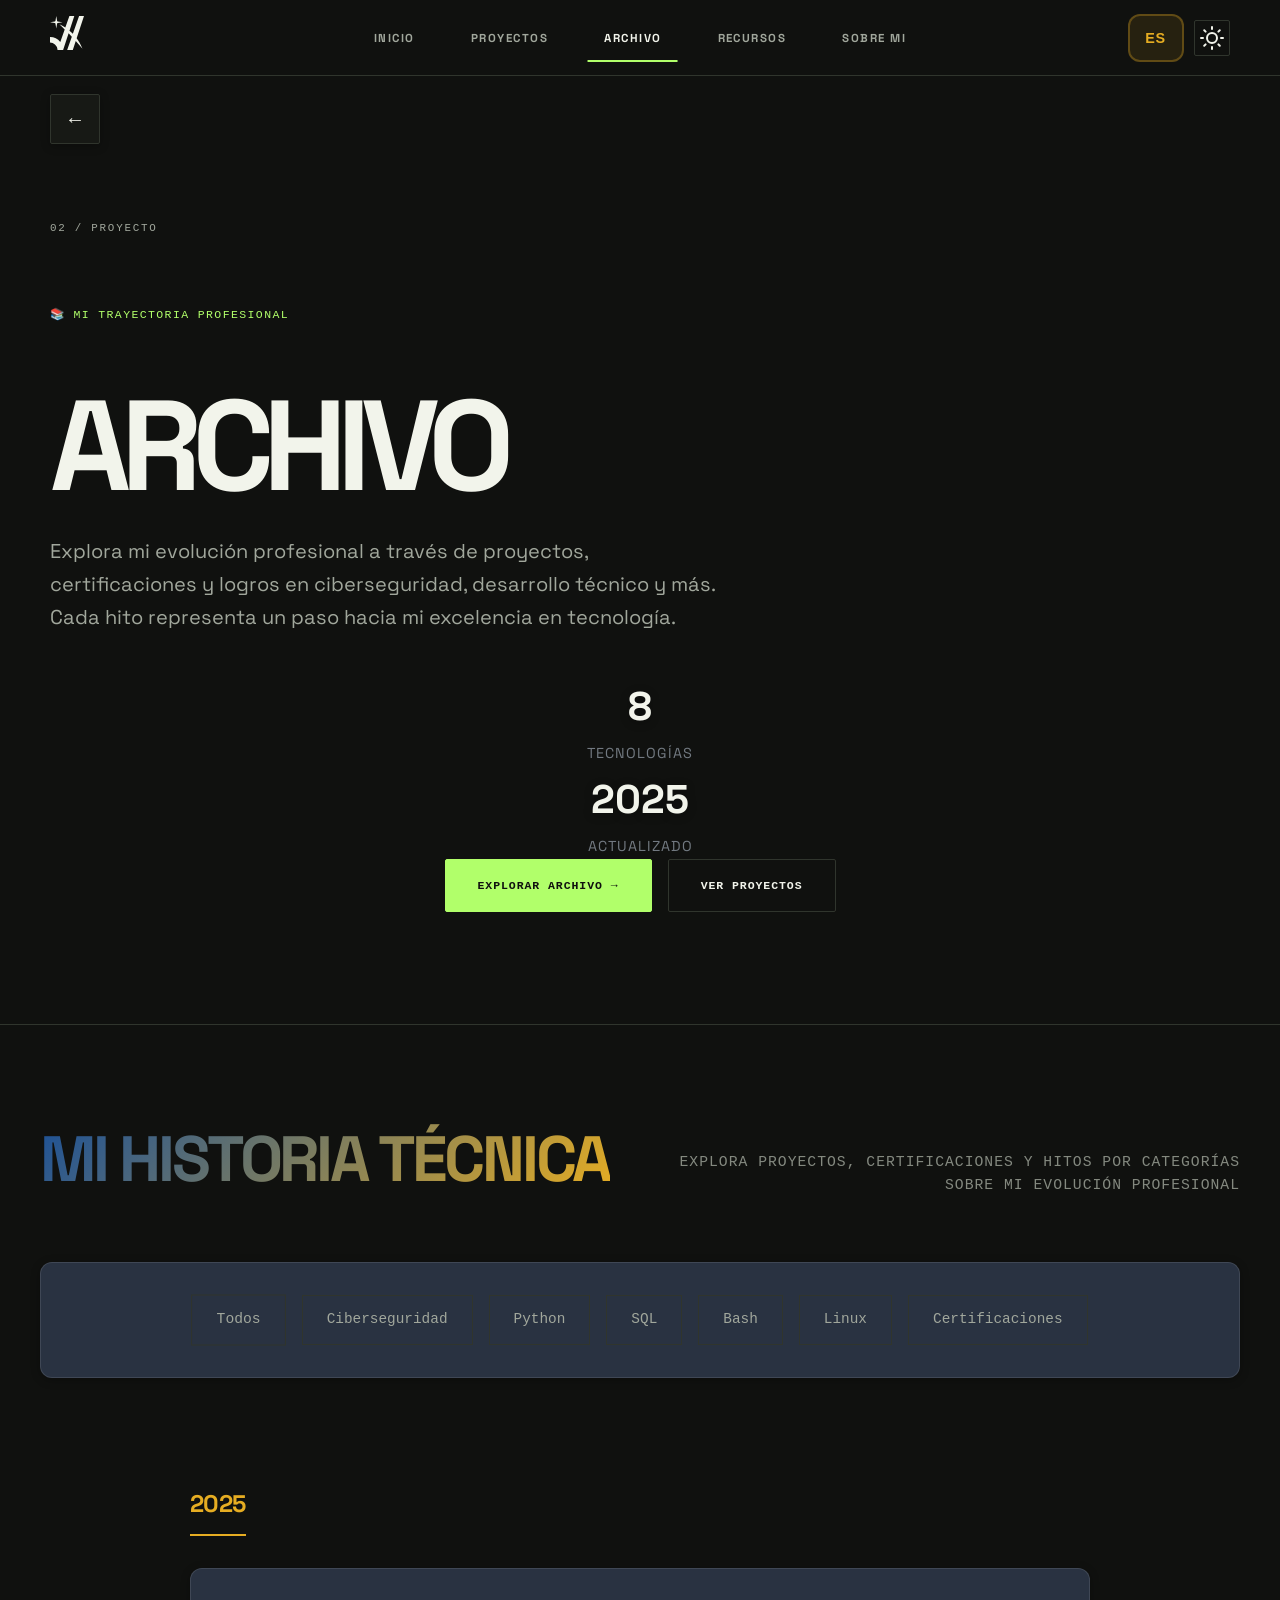
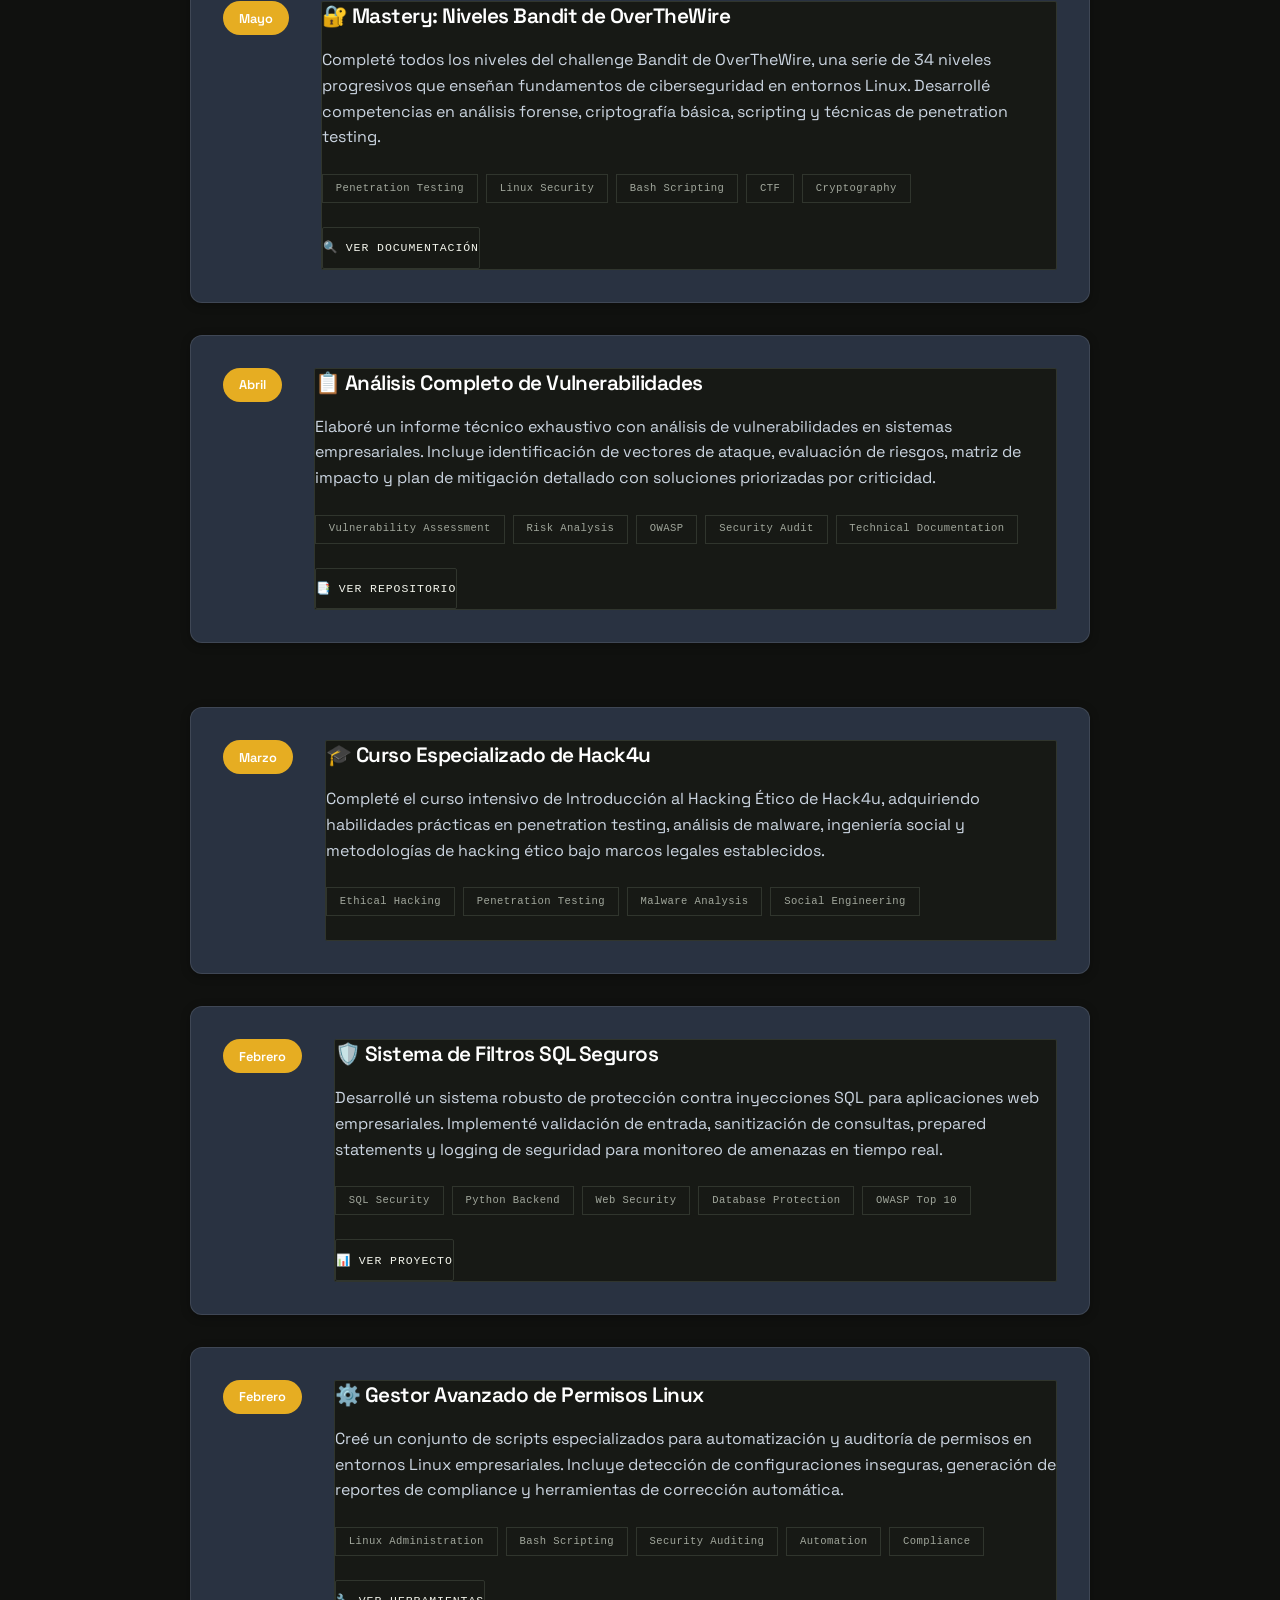
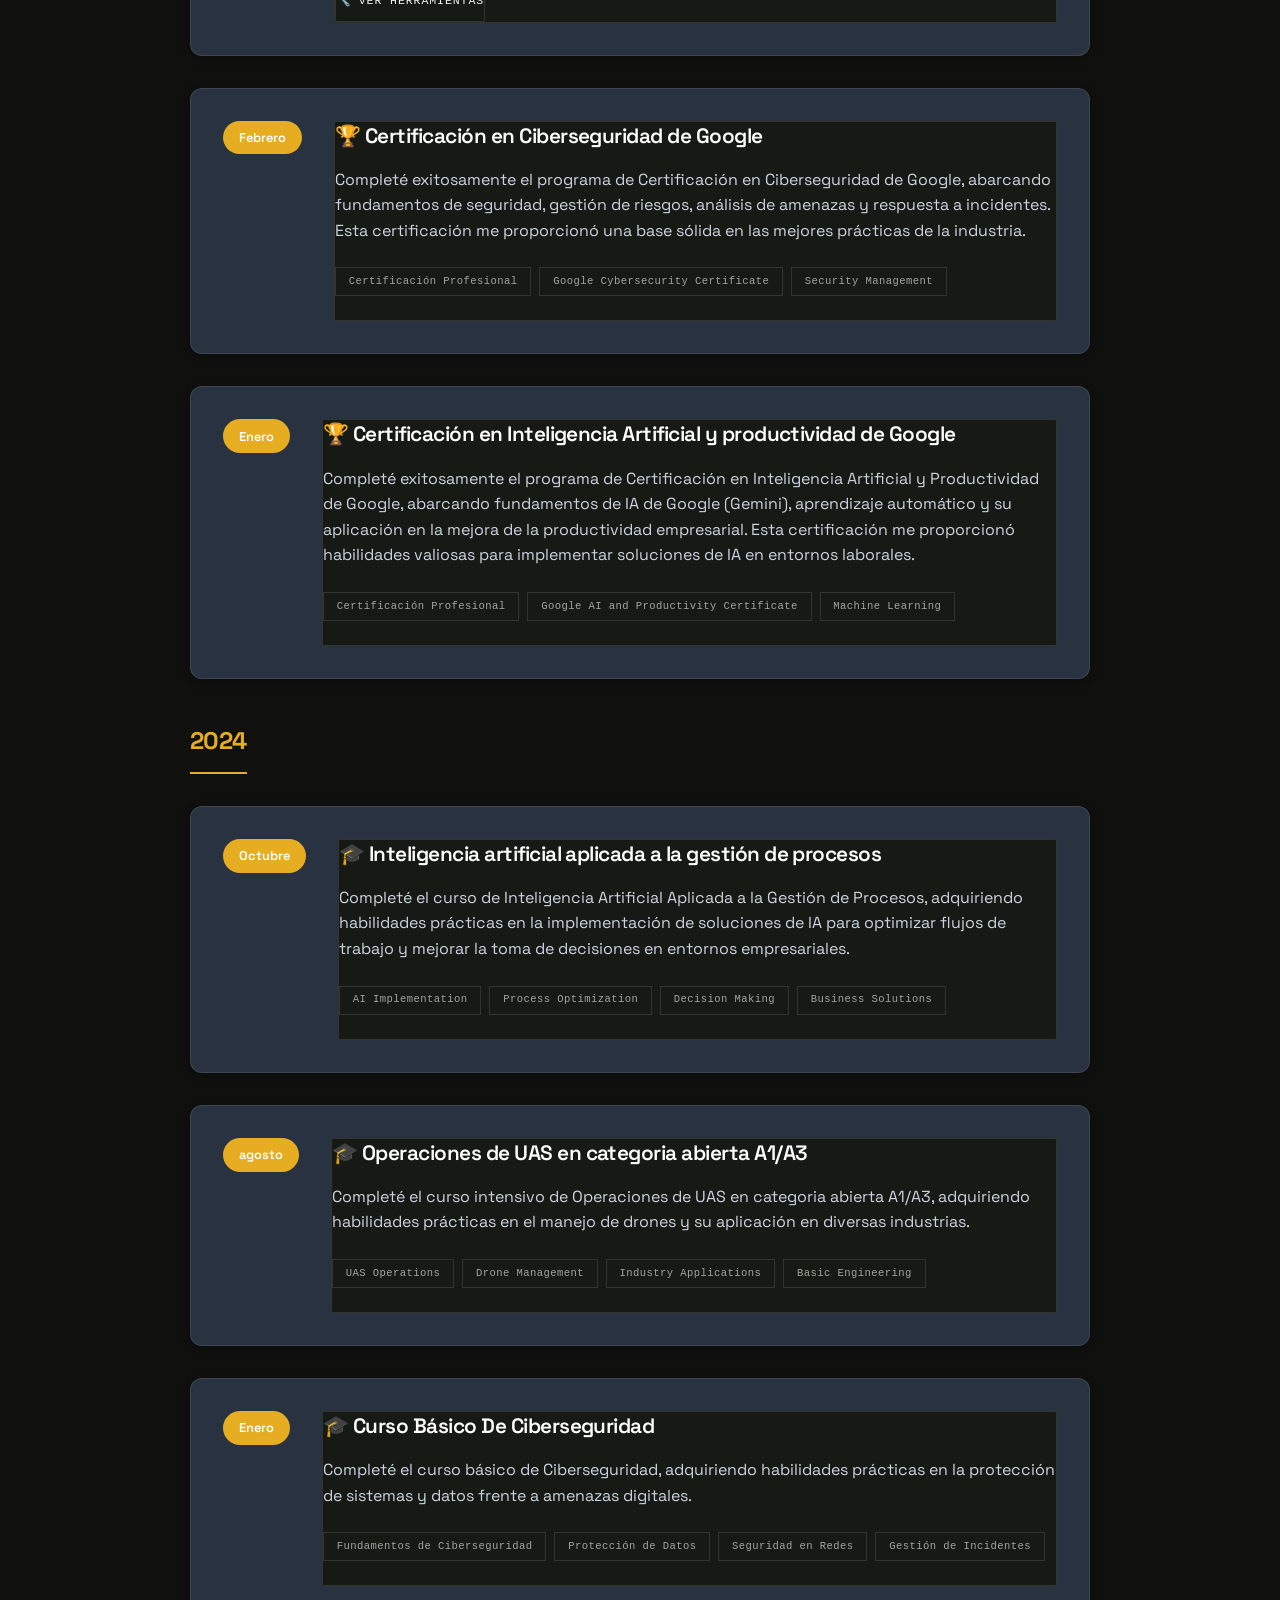
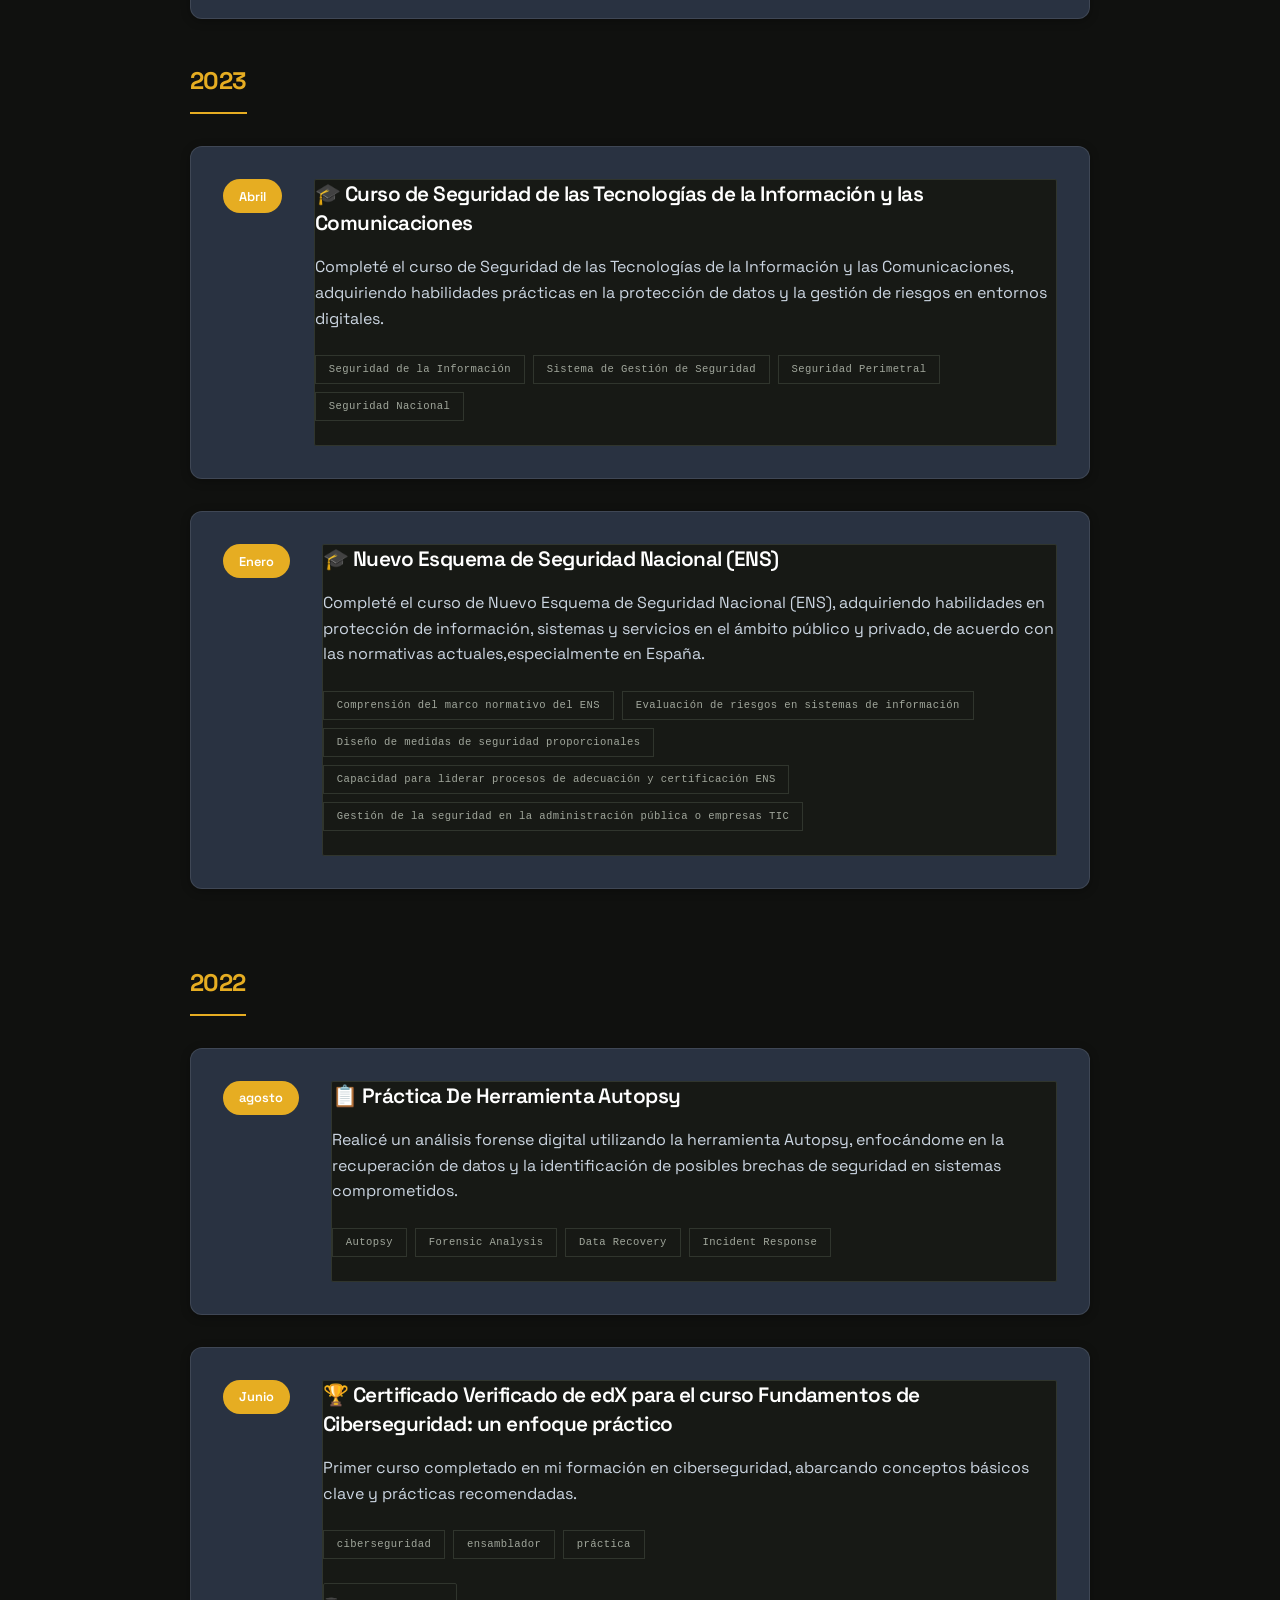
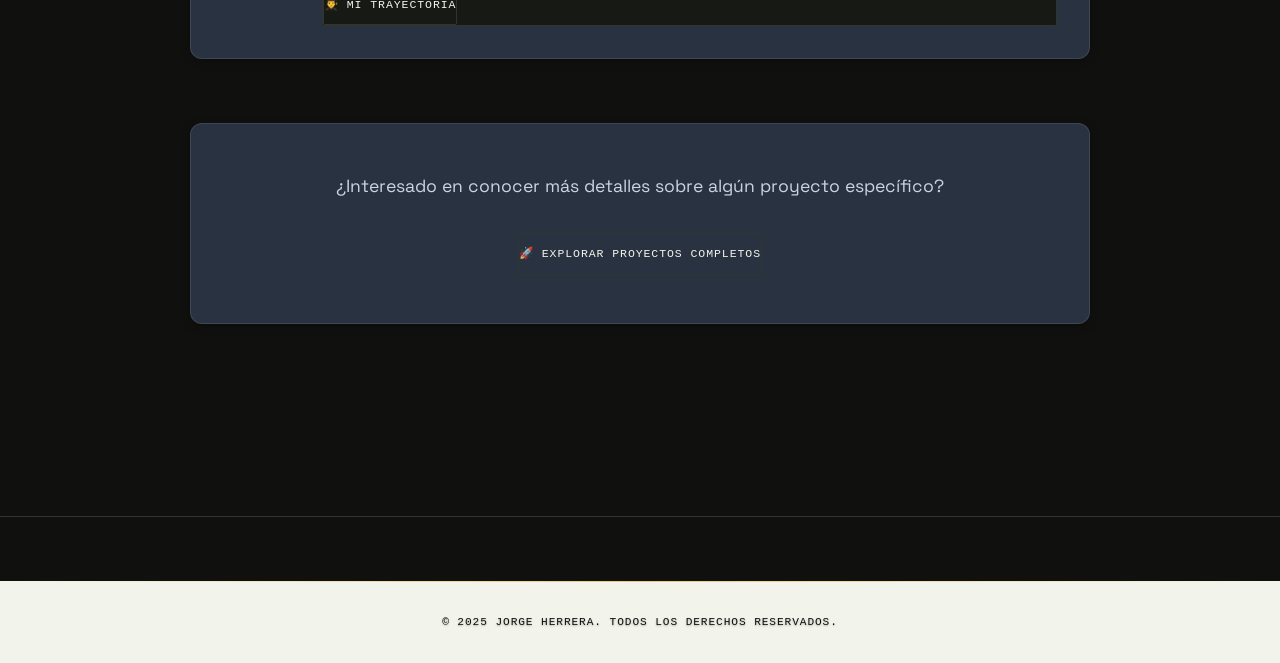
==== commit 01c26e0b: "Refine archive resources and profile pages Remove game references from the archive, turn resources i" ====
--- a/pages/archivo.html
+++ b/pages/archivo.html
@@ -3,10 +3,10 @@
 <head>
   <meta charset="UTF-8">
   <meta name="viewport" content="width=device-width, initial-scale=1.0">
-  <meta name="description" content="Línea de tiempo de los proyectos, certificaciones y hitos de Jorge Herrera en ciberseguridad, desarrollo técnico y diseño de videojuegos.">
+  <meta name="description" content="Línea de tiempo de los proyectos, certificaciones y hitos de Jorge Herrera en ciberseguridad y desarrollo técnico.">
   <meta name="author" content="Jorge Herrera">
   <meta property="og:title" content="Archivo - Jorge Herrera">
-  <meta property="og:description" content="Línea de tiempo de los proyectos, certificaciones y hitos de Jorge Herrera en ciberseguridad, desarrollo técnico y diseño de videojuegos.">
+  <meta property="og:description" content="Línea de tiempo de los proyectos, certificaciones y hitos de Jorge Herrera en ciberseguridad y desarrollo técnico.">
   <meta property="og:image" content="../assets/images/logo.svg">
   <meta property="og:url" content="https://tudominio.com/pages/Archivo.html">
   <meta name="twitter:card" content="summary_large_image">
@@ -57,7 +57,7 @@
   </style>
   <link rel="stylesheet" href="inner-theme.css">
 </head>
-<body class="projects-page">
+<body class="projects-page archivo-page">
   <nav>
     <div class="nav-brand">
       <a href="../index.html" aria-label="Inicio - Jorge Herrera">
@@ -170,7 +170,6 @@
           <span class="tag" data-filter="sql">SQL</span>
           <span class="tag" data-filter="bash">Bash</span>
           <span class="tag" data-filter="linux">Linux</span>
-          <span class="tag" data-filter="videojuego">Videojuegos</span>
           <span class="tag" data-filter="certificaciones">Certificaciones</span>
         </div>
 
@@ -196,24 +195,6 @@
                   </a>
                 </div>
               </li> -->
-              
-              <li class="timeline-entry" data-tags="videojuego python">
-                <span class="timeline-date">Junio 2023</span>
-                <div class="timeline-content">
-                  <h4>🎮 Videojuego Personalizado (En Desarrollo)</h4>
-                  <p>Desarrollo de un videojuego completo utilizando RPG Maker y Lenguaje de programación Ruby. El proyecto incluye diseño de mecánicas innovadoras, desarrollo de gráficos personalizados, sistema de física básica y arquitectura modular para facilitar expansiones futuras.</p>
-                  <div class="tech-tags">
-                    <span>RPG Maker</span>
-                    <span>Ruby</span>
-                    <span>Game Design</span>
-                    <span>Graphic Design</span>
-                    <span>Physics Engine</span>
-                  </div>
-                  <a href="proyectos.html?tag=videojuego" class="cta-button" aria-label="Ver proyectos de videojuegos">
-                    🎯 Ver Detalles
-                  </a>
-                </div>
-              </li>
               
               <li class="timeline-entry" data-tags="ciberseguridad linux bash">
                 <span class="timeline-date">Mayo</span>
--- a/pages/archivo.css
+++ b/pages/archivo.css
@@ -0,0 +1,672 @@
+/* ======================== ESTILOS PARA PÁGINA DE ARCHIVO ======================== */
+
+/* Variables específicas para archivo */
+:root {
+  --timeline-line-color: var(--accent-gold);
+  --timeline-dot-color: var(--accent-blue);
+  --timeline-bg: rgba(255, 255, 255, 0.95);
+  --timeline-shadow: 0 4px 20px rgba(0, 0, 0, 0.05);
+  --filter-bg: var(--accent-blue);
+  --hero-gradient: linear-gradient(135deg, #f8fafc 0%, #e2e8f0 100%);
+  --minimal-border: 1px solid #e2e8f0;
+  --minimal-shadow: 0 2px 10px rgba(0, 0, 0, 0.05);
+}
+
+/* ======================== HERO SECTION ======================== */
+.hero-section {
+  min-height: 100vh;
+  display: flex;
+  align-items: center;
+  justify-content: center;
+  background: var(--hero-gradient);
+  position: relative;
+  overflow: hidden;
+  color: var(--text-primary-light);
+  text-align: center;
+}
+
+.hero-section::before {
+  content: '';
+  position: absolute;
+  top: 0;
+  left: 0;
+  right: 0;
+  bottom: 0;
+  background: radial-gradient(circle at 30% 20%, rgba(230, 173, 34, 0.03) 0%, transparent 50%),
+              radial-gradient(circle at 80% 80%, rgba(28, 81, 151, 0.02) 0%, transparent 50%);
+  pointer-events: none;
+}
+
+.hero-container {
+  max-width: 800px;
+  padding: 2rem;
+  position: relative;
+  z-index: 2;
+}
+
+.hero-badge {
+  display: inline-flex;
+  align-items: center;
+  gap: 0.5rem;
+  background: white;
+  color: var(--accent-blue);
+  padding: 0.5rem 1rem;
+  border-radius: 50px;
+  margin-bottom: 2rem;
+  font-size: 0.9rem;
+  font-weight: 500;
+  box-shadow: var(--minimal-shadow);
+  animation: fadeInUp 0.8s ease-out;
+}
+
+.hero-title {
+  font-size: clamp(2.5rem, 8vw, 4rem);
+  font-weight: 800;
+  margin-bottom: 1.5rem;
+  color: var(--text-primary-light);
+  animation: fadeInUp 0.8s ease-out 0.2s both;
+}
+
+.hero-subtitle {
+  font-size: 1.25rem;
+  line-height: 1.6;
+  margin-bottom: 2rem;
+  color: var(--text-secondary-light);
+  animation: fadeInUp 0.8s ease-out 0.4s both;
+}
+
+.hero-stats {
+  display: flex;
+  justify-content: center;
+  gap: 3rem;
+  margin-bottom: 3rem;
+  animation: fadeInUp 0.8s ease-out 0.6s both;
+}
+
+.stat-item {
+  text-align: center;
+}
+
+.stat-number {
+  display: block;
+  font-size: 2.5rem;
+  font-weight: 800;
+  color: var(--accent-gold);
+  text-shadow: 0 2px 10px rgba(0, 0, 0, 0.3);
+}
+
+.stat-label {
+  font-size: 0.9rem;
+  opacity: 0.8;
+  text-transform: uppercase;
+  letter-spacing: 1px;
+}
+
+.hero-actions {
+  display: flex;
+  justify-content: center;
+  gap: 1rem;
+  animation: fadeInUp 0.8s ease-out 0.8s both;
+}
+
+.hero-cta {
+  display: inline-flex;
+  align-items: center;
+  gap: 0.5rem;
+  padding: 1rem 2rem;
+  border-radius: 50px;
+  text-decoration: none;
+  font-weight: 600;
+  transition: all 0.3s ease;
+  backdrop-filter: blur(10px);
+}
+
+.hero-cta.primary {
+  background: var(--accent-blue);
+  color: white;
+  box-shadow: var(--minimal-shadow);
+}
+
+.hero-cta.primary:hover {
+  transform: translateY(-2px);
+  box-shadow: 0 8px 25px rgba(28, 81, 151, 0.2);
+}
+
+.hero-cta.secondary {
+  background: white;
+  color: var(--accent-blue);
+  border: var(--minimal-border);
+}
+
+.hero-cta.secondary:hover {
+  background: var(--gray-50);
+  transform: translateY(-2px);
+}
+
+/* ======================== SECCIÓN PRINCIPAL ======================== */
+.archive-section {
+  padding: 6rem 2rem;
+  background: var(--main-bg-light);
+}
+
+.section-content {
+  max-width: 1200px;
+  margin: 0 auto;
+}
+
+.section-header {
+  text-align: center;
+  margin-bottom: 4rem;
+}
+
+.section-title {
+  font-size: clamp(2rem, 5vw, 3rem);
+  font-weight: 800;
+  margin-bottom: 1rem;
+  background: linear-gradient(135deg, var(--accent-blue), var(--accent-gold));
+  -webkit-background-clip: text;
+  -webkit-text-fill-color: transparent;
+  background-clip: text;
+}
+
+.section-subtitle {
+  font-size: 1.25rem;
+  color: var(--text-secondary-light);
+  max-width: 600px;
+  margin: 0 auto;
+  line-height: 1.6;
+}
+
+/* ======================== FILTROS ======================== */
+.tag-cloud {
+  display: flex;
+  flex-wrap: wrap;
+  justify-content: center;
+  gap: 1rem;
+  margin-bottom: 4rem;
+  padding: 2rem;
+  background: white;
+  border-radius: var(--border-radius-lg);
+  border: var(--minimal-border);
+  box-shadow: var(--minimal-shadow);
+}
+
+.tag {
+  padding: 0.75rem 1.5rem;
+  background: var(--gray-100);
+  color: var(--text-primary-light);
+  border: none;
+  border-radius: 50px;
+  cursor: pointer;
+  font-weight: 500;
+  font-size: 0.9rem;
+  transition: all 0.3s ease;
+  position: relative;
+  overflow: hidden;
+}
+
+.tag:hover {
+  background: var(--gray-200);
+  transform: translateY(-1px);
+}
+
+.tag.active {
+  background: var(--accent-blue);
+  color: white;
+  transform: scale(1.02);
+}
+
+/* ======================== TIMELINE ======================== */
+.timeline {
+  position: relative;
+  padding: 2rem 0;
+  max-width: 900px;
+  margin: 0 auto;
+}
+
+.timeline-item {
+  margin-bottom: 4rem;
+  opacity: 1;
+  transform: translateY(0);
+  transition: all 0.6s ease;
+}
+
+.timeline-item.animate-in {
+  opacity: 1;
+  transform: translateY(0);
+}
+
+.timeline-item h3 {
+  font-size: 1.5rem;
+  font-weight: 700;
+  color: var(--accent-blue);
+  margin-bottom: 2rem;
+  padding: 1rem 0;
+  border-bottom: 2px solid var(--accent-gold);
+  display: inline-block;
+}
+
+.timeline-item ul {
+  list-style: none;
+  padding: 0;
+}
+
+.timeline-entry {
+  display: flex;
+  align-items: flex-start;
+  margin-bottom: 2rem;
+  opacity: 1;
+  transform: translateY(0);
+  transition: all 0.5s ease;
+  position: relative;
+  background: white;
+  border-radius: var(--border-radius-lg);
+  padding: 2rem;
+  border: var(--minimal-border);
+  box-shadow: var(--minimal-shadow);
+}
+
+.timeline-entry.animate-in {
+  opacity: 1;
+  transform: translateY(0);
+}
+
+.timeline-entry:hover {
+  transform: translateY(-4px);
+  box-shadow: 0 8px 30px rgba(0, 0, 0, 0.08);
+}
+
+.timeline-date {
+  background: var(--accent-gold);
+  color: white;
+  padding: 0.4rem 1rem;
+  border-radius: 20px;
+  font-weight: 600;
+  font-size: 0.8rem;
+  white-space: nowrap;
+  margin-right: 2rem;
+  flex-shrink: 0;
+}
+
+.timeline-content {
+  flex: 1;
+}
+
+.timeline-content h4 {
+  font-size: 1.3rem;
+  font-weight: 600;
+  color: var(--text-primary-light);
+  margin-bottom: 1rem;
+  line-height: 1.4;
+}
+
+.timeline-content p {
+  color: var(--text-secondary-light);
+  line-height: 1.6;
+  margin-bottom: 1.5rem;
+}
+
+.tech-tags {
+  display: flex;
+  flex-wrap: wrap;
+  gap: 0.5rem;
+  margin-bottom: 1.5rem;
+}
+
+.tech-tags span {
+  padding: 0.3rem 0.8rem;
+  background: var(--gray-100);
+  color: var(--text-secondary-light);
+  border-radius: 20px;
+  font-size: 0.8rem;
+  font-weight: 500;
+}
+
+.cta-button {
+  display: inline-flex;
+  align-items: center;
+  gap: 0.5rem;
+  padding: 0.8rem 1.5rem;
+  background: var(--accent-blue);
+  color: white;
+  text-decoration: none;
+  border-radius: 50px;
+  font-weight: 500;
+  font-size: 0.9rem;
+  transition: all 0.3s ease;
+}
+
+.cta-button:hover {
+  transform: translateY(-1px);
+  box-shadow: 0 4px 15px rgba(28, 81, 151, 0.2);
+  background: var(--accent-blue-dark);
+}
+
+/* ======================== CTA SECTION ======================== */
+.cta-section {
+  text-align: center;
+  margin-top: 4rem;
+  padding: 3rem 2rem;
+  background: white;
+  border-radius: var(--border-radius-lg);
+  border: var(--minimal-border);
+  box-shadow: var(--minimal-shadow);
+}
+
+.cta-section p {
+  font-size: 1.1rem;
+  color: var(--text-secondary-light);
+  margin-bottom: 2rem;
+  font-weight: 400;
+}
+
+.cta-section .cta-button {
+  padding: 1rem 2rem;
+  font-size: 1rem;
+}
+
+/* ======================== BOTÓN VOLVER ATRÁS ======================== */
+.back-btn-container {
+  position: fixed;
+  top: 100px;
+  left: 2rem;
+  z-index: 100;
+}
+
+.back-btn {
+  display: flex;
+  align-items: center;
+  justify-content: center;
+  width: 50px;
+  height: 50px;
+  background: white;
+  border: var(--minimal-border);
+  border-radius: 50%;
+  color: var(--accent-blue);
+  font-size: 1.25rem;
+  cursor: pointer;
+  transition: all 0.3s ease;
+  box-shadow: var(--minimal-shadow);
+}
+
+.back-btn:hover {
+  background: var(--accent-blue);
+  color: white;
+  transform: translateX(-3px);
+  box-shadow: 0 4px 15px rgba(28, 81, 151, 0.2);
+}
+
+/* ======================== RESOURCE BUTTONS ======================== */
+.resource-links {
+  display: flex;
+  flex-wrap: wrap;
+  gap: 0.5rem;
+  margin-top: 1rem;
+}
+
+.resource-btn {
+  display: inline-flex;
+  align-items: center;
+  gap: 0.3rem;
+  padding: 0.5rem 1rem;
+  font-size: 0.85rem;
+  font-weight: 500;
+  text-decoration: none;
+  border-radius: 25px;
+  transition: all 0.3s ease;
+  border: 1px solid transparent;
+}
+
+.resource-btn.primary {
+  background: var(--accent-blue);
+  color: white;
+}
+
+.resource-btn.primary:hover {
+  background: var(--accent-blue-dark);
+}
+
+.resource-btn.secondary {
+  background: var(--accent-gold);
+  color: white;
+}
+
+.resource-btn.secondary:hover {
+  background: var(--accent-gold-dark);
+  transform: translateY(-1px);
+  box-shadow: 0 3px 10px rgba(230, 173, 34, 0.2);
+}
+
+.resource-btn.tertiary {
+  background: transparent;
+  color: var(--accent-blue);
+  border: 1px solid var(--accent-blue);
+}
+
+.resource-btn.tertiary:hover {
+  background: var(--accent-blue);
+  color: white;
+  transform: translateY(-1px);
+}
+
+/* ======================== TEMA OSCURO ======================== */
+[data-theme="dark"] {
+  --hero-gradient: linear-gradient(135deg, #1a202c 0%, #2d3748 100%);
+  --timeline-bg: rgba(45, 55, 72, 0.95);
+  --timeline-line-color: var(--accent-gold);
+  --timeline-dot-color: var(--accent-blue);
+  --minimal-border: 1px solid #4a5568;
+  --minimal-shadow: 0 2px 10px rgba(0, 0, 0, 0.3);
+}
+
+[data-theme="dark"] .hero-section {
+  background: var(--hero-gradient);
+  color: white;
+}
+
+[data-theme="dark"] .hero-badge {
+  background: rgba(45, 55, 72, 0.9);
+  color: var(--accent-gold);
+  border: 1px solid rgba(255, 255, 255, 0.1);
+}
+
+[data-theme="dark"] .hero-title {
+  color: white;
+}
+
+[data-theme="dark"] .hero-subtitle {
+  color: var(--gray-300);
+}
+
+[data-theme="dark"] .hero-cta.primary {
+  background: var(--accent-blue);
+}
+
+[data-theme="dark"] .hero-cta.secondary {
+  background: rgba(45, 55, 72, 0.9);
+  color: var(--accent-gold);
+  border: 1px solid rgba(255, 255, 255, 0.1);
+}
+
+[data-theme="dark"] .archive-section {
+  background: var(--gray-900);
+}
+
+[data-theme="dark"] .section-title {
+  color: white;
+}
+
+[data-theme="dark"] .section-subtitle {
+  color: var(--gray-300);
+}
+
+[data-theme="dark"] .tag-cloud {
+  background: rgba(45, 55, 72, 0.9);
+  border: 1px solid rgba(255, 255, 255, 0.1);
+}
+
+[data-theme="dark"] .tag {
+  background: rgba(74, 85, 104, 0.8);
+  color: var(--gray-200);
+}
+
+[data-theme="dark"] .tag:hover {
+  background: rgba(74, 85, 104, 1);
+}
+
+[data-theme="dark"] .tag.active {
+  background: var(--accent-blue);
+  color: white;
+}
+
+[data-theme="dark"] .timeline-entry {
+  background: rgba(45, 55, 72, 0.9);
+  border: 1px solid rgba(255, 255, 255, 0.1);
+}
+
+[data-theme="dark"] .timeline-content h4 {
+  color: white;
+}
+
+[data-theme="dark"] .timeline-content p {
+  color: var(--gray-300);
+}
+
+[data-theme="dark"] .timeline-item h3 {
+  color: var(--accent-gold);
+}
+
+[data-theme="dark"] .tech-tags span {
+  background: rgba(74, 85, 104, 0.8);
+  color: var(--gray-300);
+}
+
+[data-theme="dark"] .cta-section {
+  background: rgba(45, 55, 72, 0.9);
+  border: 1px solid rgba(255, 255, 255, 0.1);
+}
+
+[data-theme="dark"] .cta-section p {
+  color: var(--gray-300);
+}
+
+[data-theme="dark"] .back-btn {
+  background: rgba(45, 55, 72, 0.9);
+  border: 1px solid rgba(255, 255, 255, 0.1);
+  color: var(--accent-gold);
+}
+
+[data-theme="dark"] .back-btn:hover {
+  background: var(--accent-blue);
+  color: white;
+}
+
+[data-theme="dark"] .resource-btn.primary {
+  background: var(--accent-blue);
+  color: white;
+}
+
+[data-theme="dark"] .resource-btn.primary:hover {
+  background: var(--accent-blue-dark);
+}
+
+[data-theme="dark"] .resource-btn.secondary {
+  background: var(--accent-gold);
+  color: var(--gray-900);
+}
+
+[data-theme="dark"] .resource-btn.secondary:hover {
+  background: var(--accent-gold-dark);
+}
+
+[data-theme="dark"] .resource-btn.tertiary {
+  background: transparent;
+  color: var(--accent-gold);
+  border: 1px solid var(--accent-gold);
+}
+
+[data-theme="dark"] .resource-btn.tertiary:hover {
+  background: var(--accent-gold);
+  color: var(--gray-900);
+}
+
+/* ======================== RESPONSIVE ======================== */
+@media (max-width: 768px) {
+  .hero-stats {
+    gap: 2rem;
+  }
+
+  /* La composición visual común se completa en inner-theme.css. */
+  
+  .stat-number {
+    font-size: 2rem;
+  }
+  
+  .hero-actions {
+    flex-direction: column;
+    align-items: center;
+  }
+  
+  .timeline-entry {
+    flex-direction: column;
+    padding: 1.5rem;
+  }
+  
+  .timeline-date {
+    margin-right: 0;
+    margin-bottom: 1rem;
+    align-self: flex-start;
+  }
+  
+  .tag-cloud {
+    gap: 0.5rem;
+    padding: 1rem;
+  }
+  
+  .tag {
+    padding: 0.5rem 1rem;
+    font-size: 0.8rem;
+  }
+  
+  .tech-tags {
+    gap: 0.3rem;
+  }
+  
+  .tech-tags span {
+    font-size: 0.7rem;
+    padding: 0.2rem 0.6rem;
+  }
+}
+
+@media (max-width: 480px) {
+  .hero-section {
+    padding: 1rem;
+  }
+  
+  .archive-section {
+    padding: 3rem 1rem;
+  }
+  
+  .timeline-entry {
+    padding: 1.5rem;
+  }
+  
+  .timeline-content h4 {
+    font-size: 1.2rem;
+  }
+  
+  .back-btn-container {
+    left: 1rem;
+  }
+}
+
+/* ======================== RESPONSIVE THEME DARK ======================== */
+@media (max-width: 768px) {
+  [data-theme="dark"] .timeline-entry {
+    background: rgba(26, 32, 44, 0.95);
+  }
+  
+  [data-theme="dark"] .tag-cloud {
+    background: rgba(26, 32, 44, 0.9);
+  }
+}
--- a/pages/inner-theme.css
+++ b/pages/inner-theme.css
@@ -351,4 +351,163 @@
     padding-left: 1.25rem !important;
     padding-right: 1.25rem !important;
   }
+}
+
+/* Page-specific editorial layouts */
+.recursos-page .archive-section,
+.sobre-mi-page .archive-section {
+  padding-top: 5rem;
+}
+
+.recursos-page .section-header,
+.sobre-mi-page .section-header {
+  border-bottom: 1px solid var(--inner-line);
+  margin-bottom: 2rem;
+  padding-bottom: 1.5rem;
+  text-align: left;
+}
+
+.recursos-page .tag-cloud,
+.sobre-mi-page .tag-cloud {
+  justify-content: flex-start;
+  margin-bottom: 2.5rem;
+}
+
+.recursos-page .timeline,
+.sobre-mi-page .timeline {
+  max-width: var(--inner-max);
+  padding: 0;
+}
+
+.recursos-page .timeline-item,
+.sobre-mi-page .timeline-item {
+  border-top: 1px solid var(--inner-line);
+  margin-bottom: 0;
+  padding: 2rem 0;
+}
+
+.recursos-page .timeline-item h3,
+.sobre-mi-page .timeline-item h3 {
+  border: 0;
+  color: var(--inner-muted);
+  display: block;
+  font-family: monospace;
+  font-size: 0.72rem;
+  letter-spacing: 0.14em;
+  margin: 0 0 1rem;
+  padding: 0;
+  text-transform: uppercase;
+}
+
+.recursos-page .timeline-item ul {
+  display: grid;
+  gap: 0;
+  grid-template-columns: repeat(2, minmax(0, 1fr));
+}
+
+.recursos-page .timeline-entry {
+  align-items: center;
+  border-bottom: 1px solid var(--inner-line);
+  display: grid;
+  gap: 1rem;
+  grid-template-columns: 7rem minmax(0, 1fr);
+  margin: 0;
+  min-height: 5rem;
+  padding: 1rem 0;
+}
+
+.recursos-page .timeline-date,
+.sobre-mi-page .timeline-date {
+  color: var(--inner-muted);
+  font-family: monospace;
+  font-size: 0.68rem;
+  letter-spacing: 0.08em;
+  text-transform: uppercase;
+}
+
+.recursos-page .timeline-content {
+  align-items: center;
+  background: transparent !important;
+  border: 0 !important;
+  display: grid;
+  gap: 0.75rem;
+  grid-template-columns: minmax(0, 1fr) auto;
+  padding: 0 !important;
+}
+
+.recursos-page .timeline-content h4 {
+  color: var(--inner-ink);
+  font-size: 1.05rem;
+  margin: 0;
+}
+
+.recursos-page .timeline-content p,
+.recursos-page .tech-tags {
+  display: none;
+}
+
+.recursos-page .resource-links {
+  display: flex;
+  flex-wrap: wrap;
+  gap: 0.4rem;
+  justify-content: flex-end;
+}
+
+.recursos-page .resource-btn {
+  font-size: 0.62rem !important;
+  padding: 0.5rem 0.65rem;
+}
+
+.sobre-mi-page .timeline-entry {
+  border-bottom: 1px solid var(--inner-line);
+  margin-bottom: 0;
+  padding: 1.25rem 0;
+}
+
+.sobre-mi-page .timeline-content {
+  padding: 1.25rem 1.5rem !important;
+}
+
+.sobre-mi-page .timeline-content h4 {
+  font-size: 1.15rem;
+  letter-spacing: -0.02em;
+}
+
+.sobre-mi-page .tech-tags {
+  gap: 0.4rem;
+}
+
+.sobre-mi-page .tech-tags span {
+  border: 1px solid var(--inner-line);
+  color: var(--inner-muted);
+  font-family: monospace;
+  font-size: 0.65rem;
+  padding: 0.35rem 0.5rem;
+}
+
+@media (max-width: 800px) {
+  .recursos-page .timeline-item ul {
+    grid-template-columns: 1fr;
+  }
+}
+
+@media (max-width: 560px) {
+  .recursos-page .timeline-entry {
+    align-items: start;
+    display: block;
+  }
+
+  .recursos-page .timeline-date {
+    display: block;
+    margin-bottom: 0.5rem;
+  }
+
+  .recursos-page .timeline-content {
+    display: block;
+  }
+
+  .recursos-page .resource-links {
+    justify-content: flex-start;
+    margin-top: 0.75rem;
+  }
 }
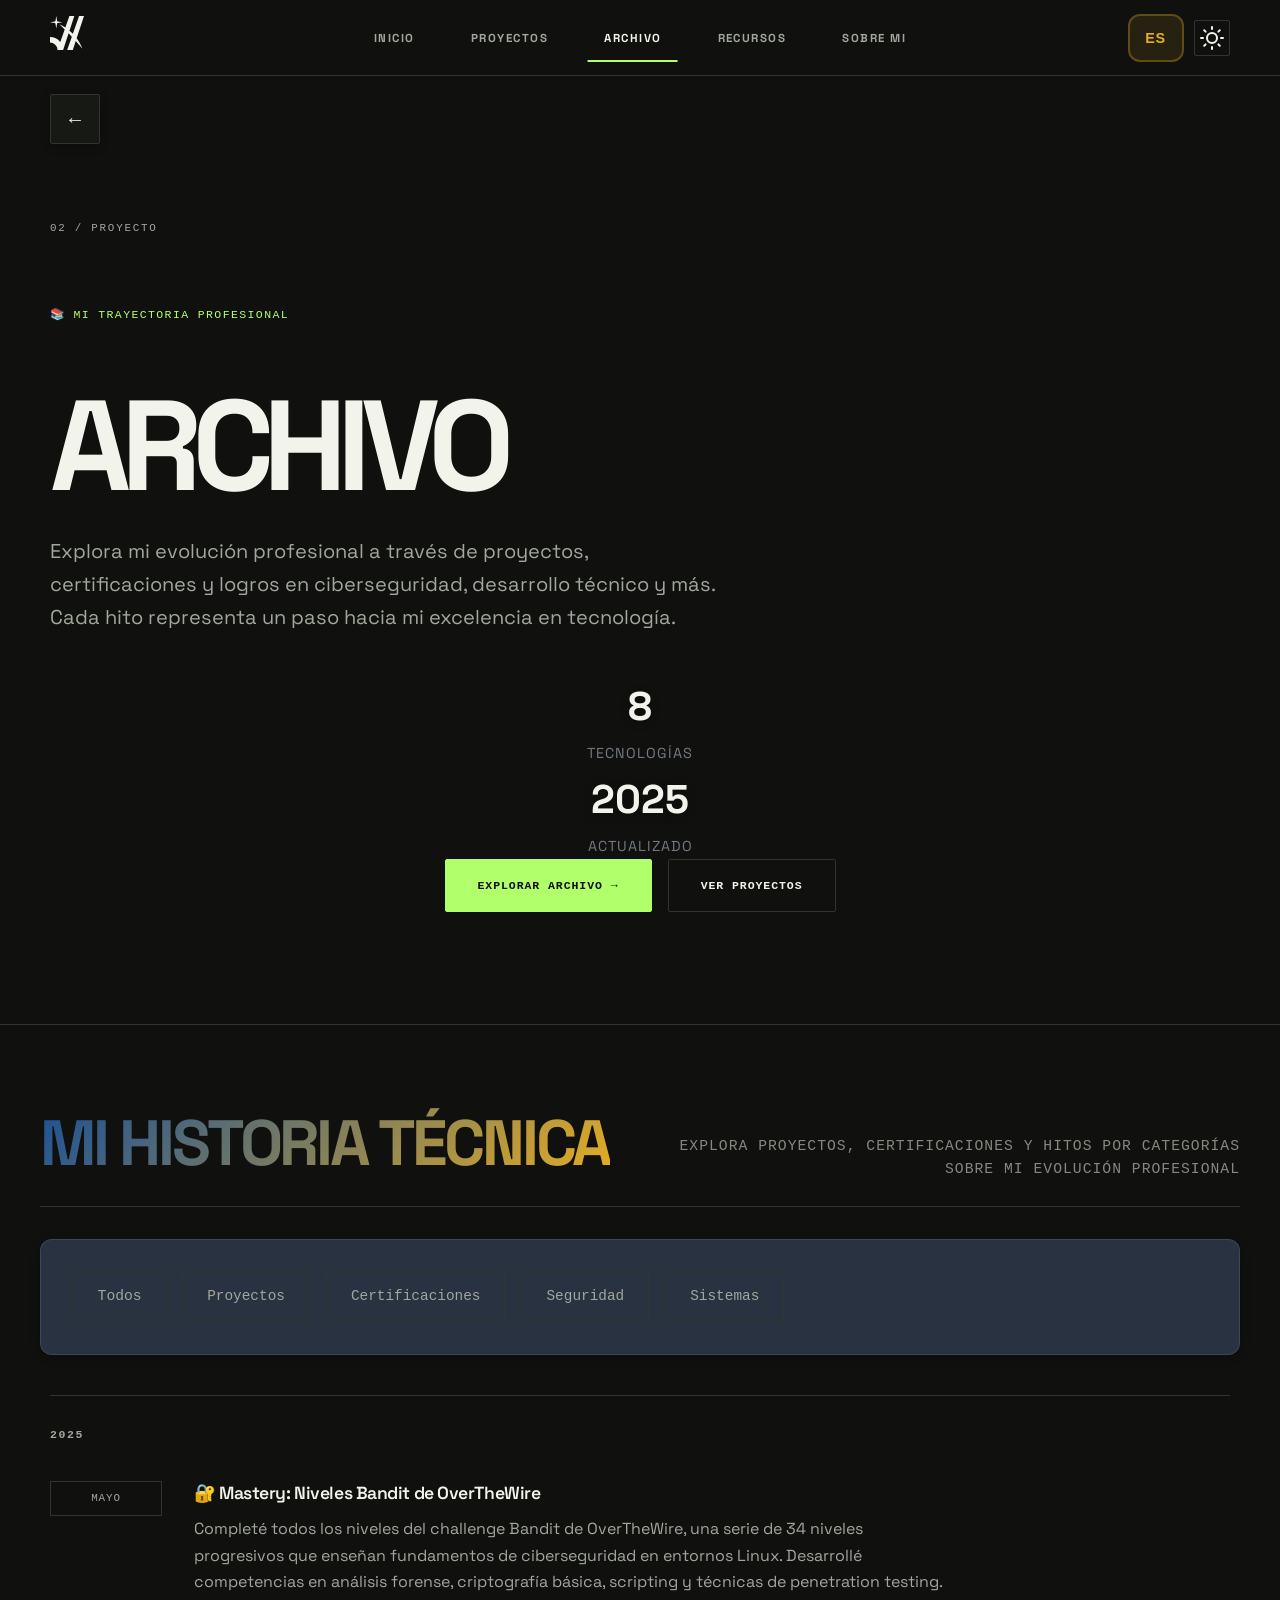
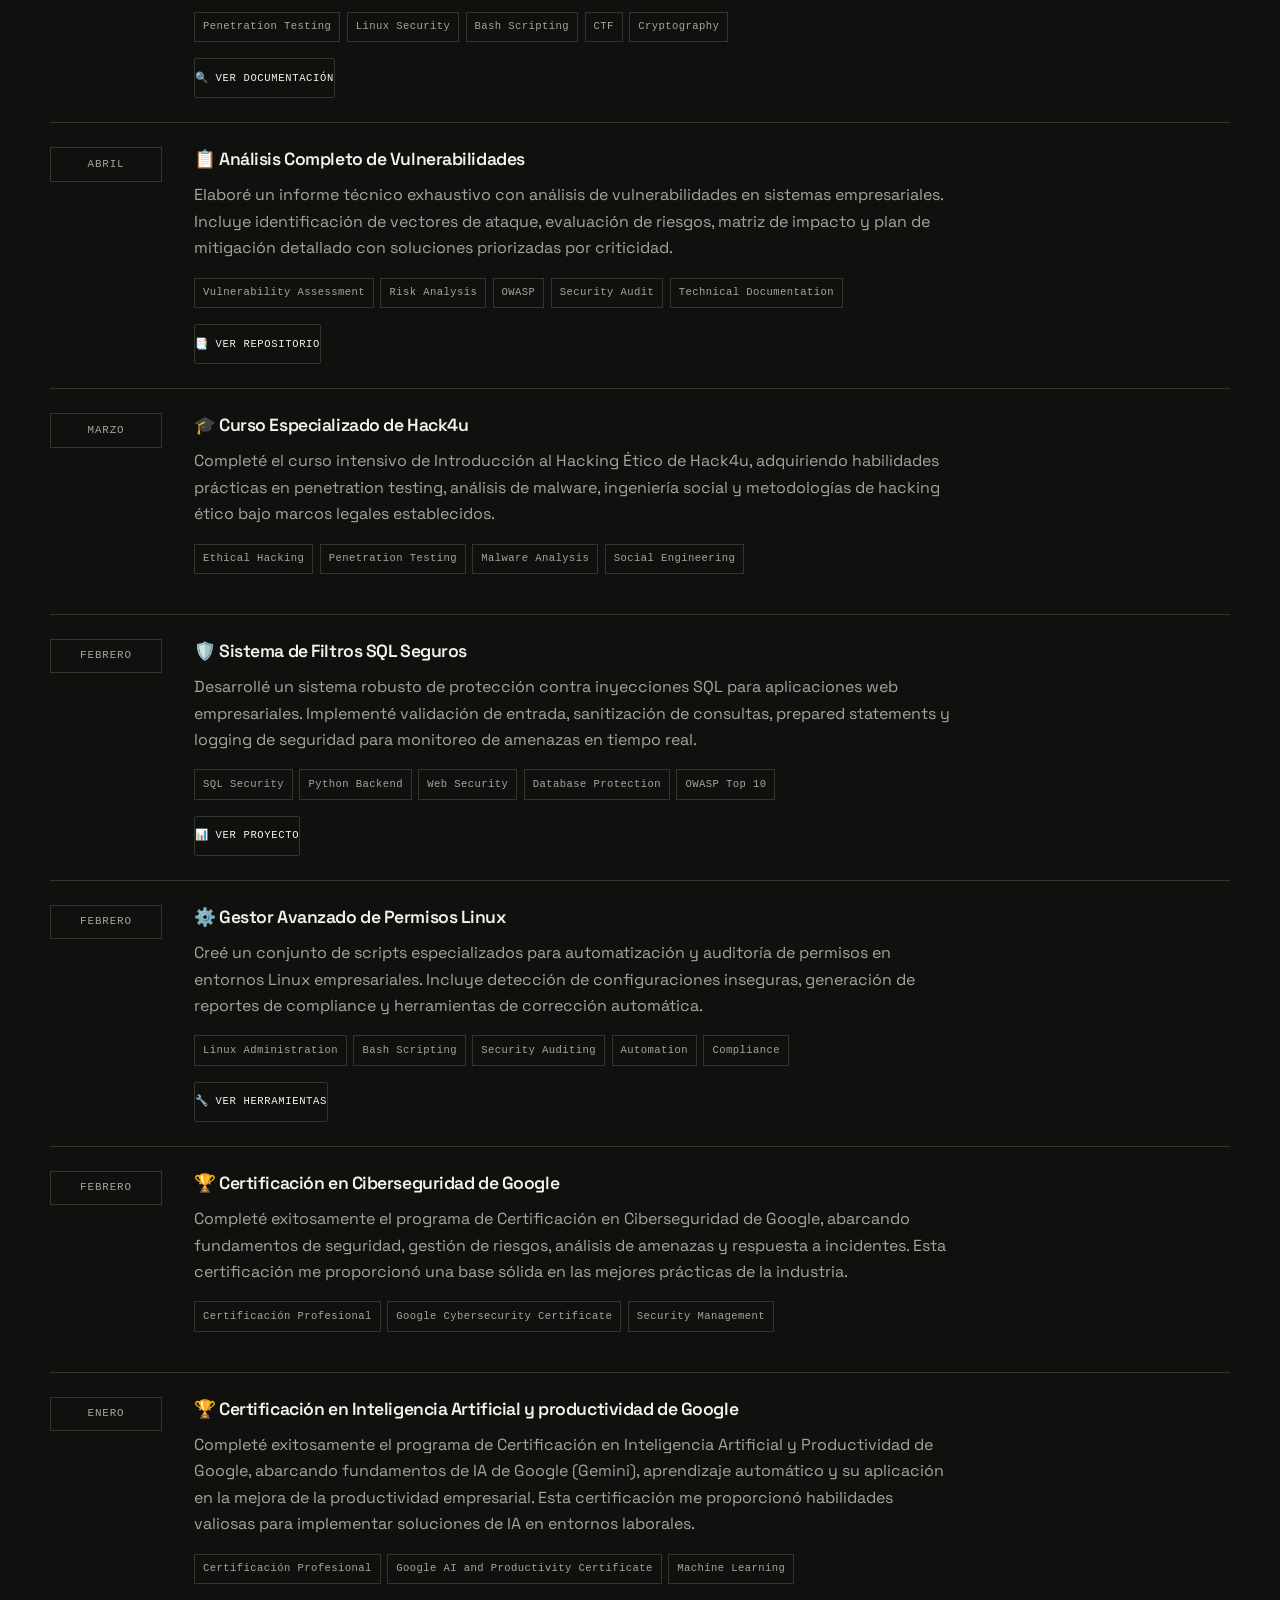
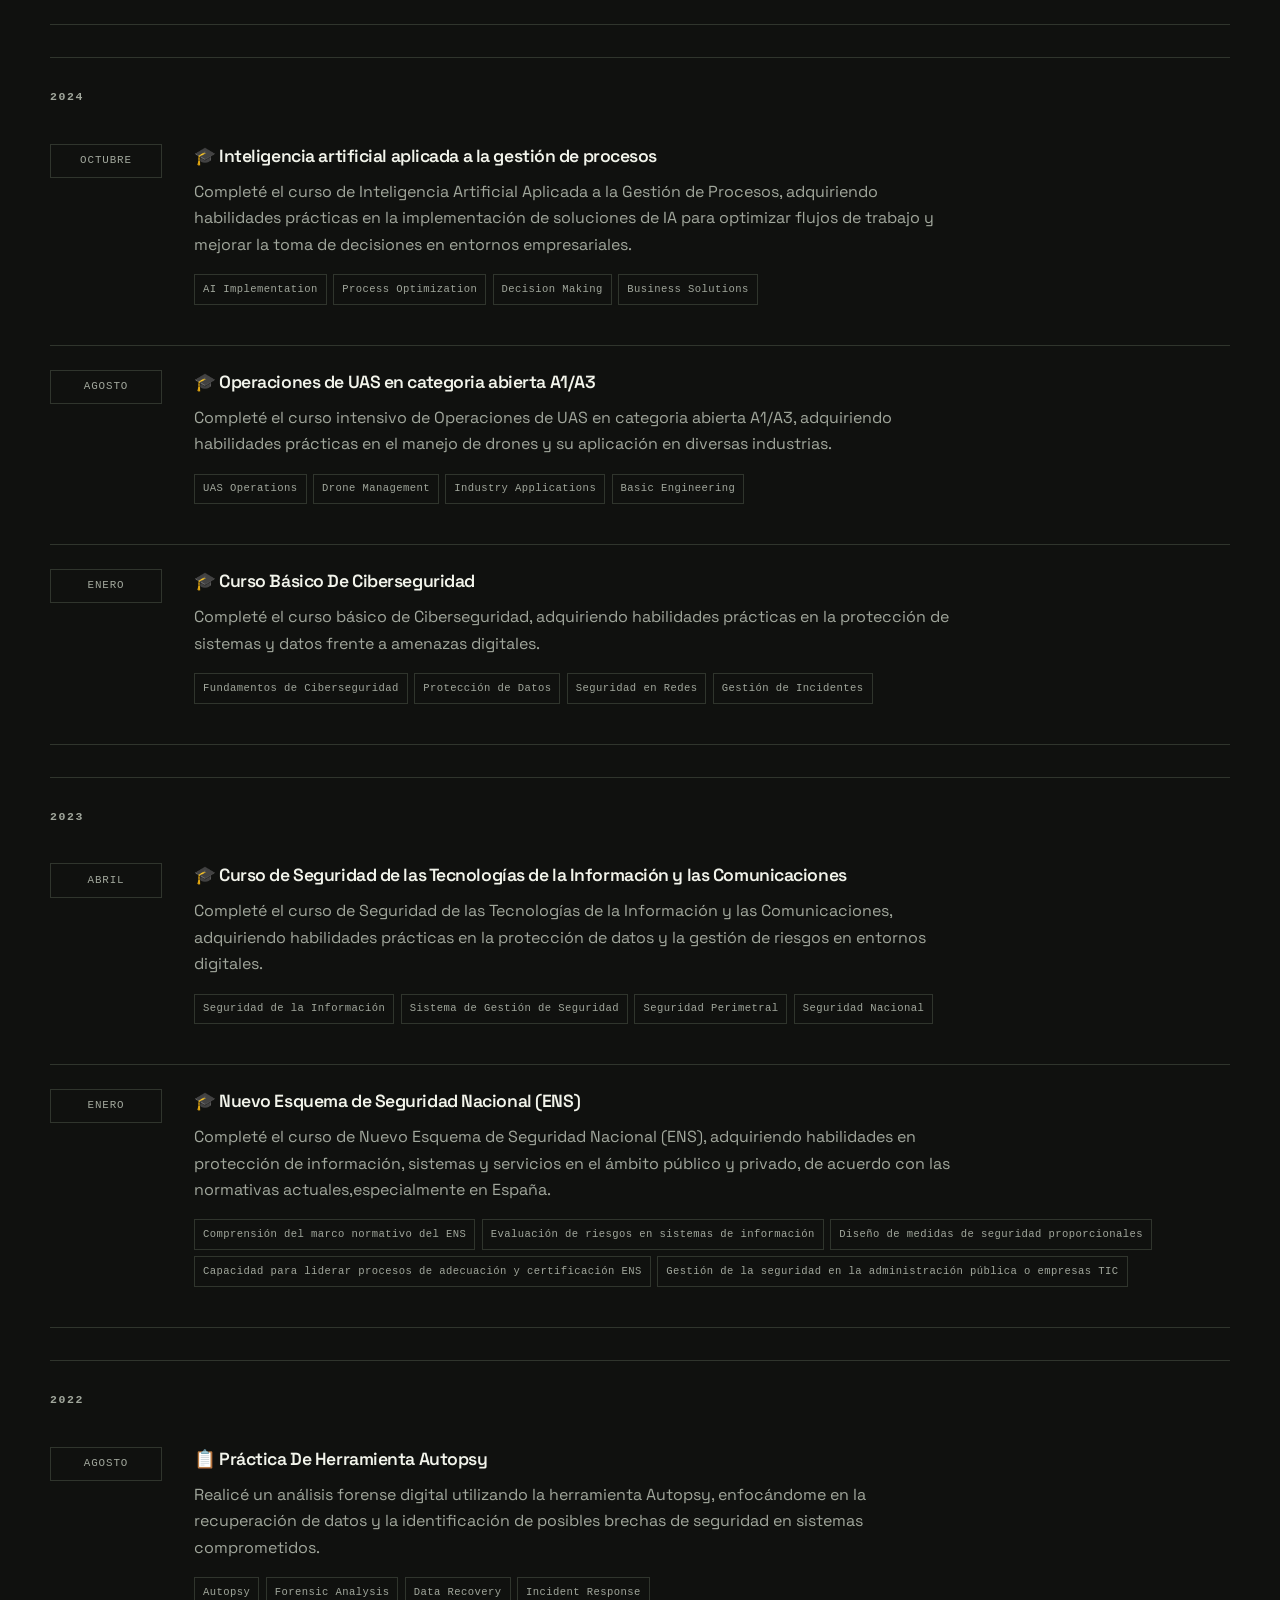
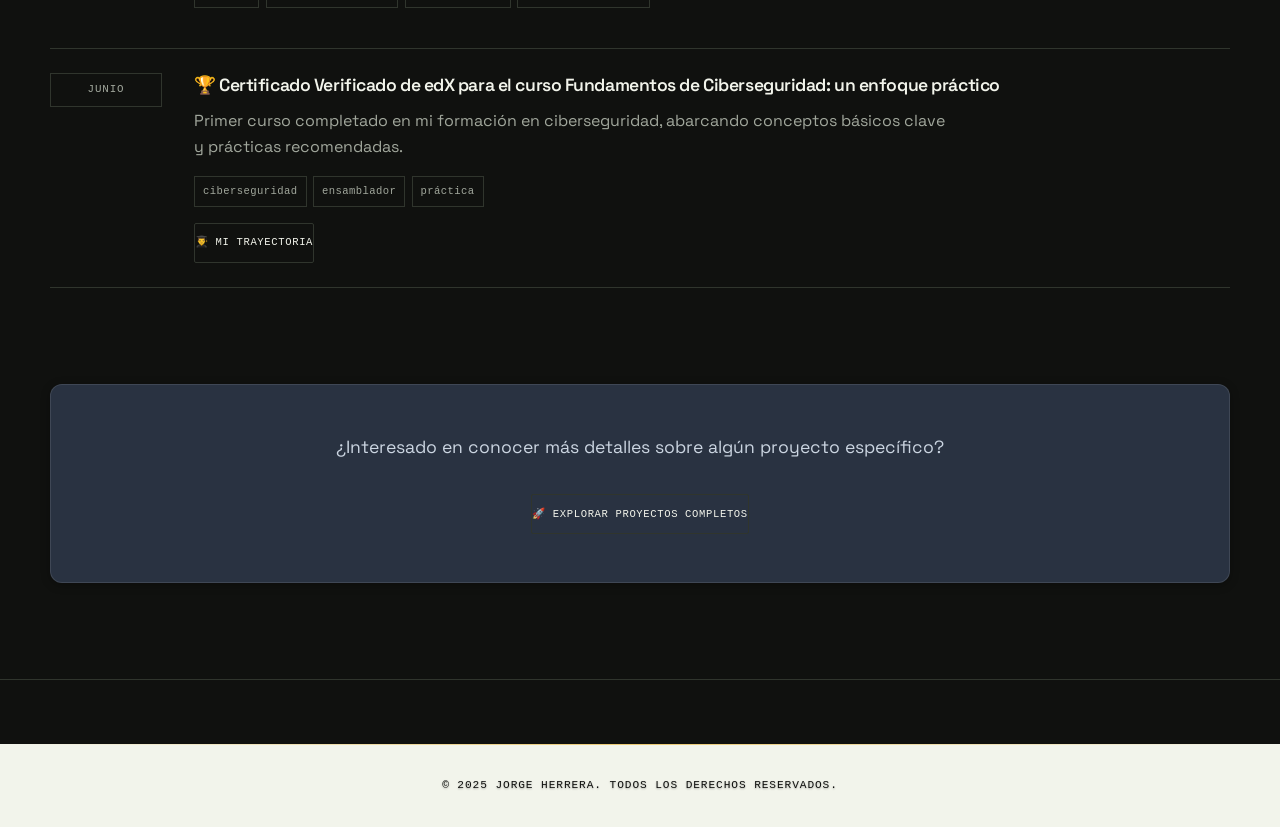
==== commit ff96875c: "Refine archive page layout Replace archive panels with an editorial timeline, correct its year struc" ====
--- a/pages/archivo.html
+++ b/pages/archivo.html
@@ -163,14 +163,12 @@
           </p>
         </div>
         
-        <div class="tag-cloud" role="group" aria-label="Filtrar hitos por etiquetas">
+        <div class="tag-cloud" role="group" aria-label="Filtrar hitos por categorías">
           <span class="tag active" data-filter="all">Todos</span>
-          <span class="tag" data-filter="ciberseguridad">Ciberseguridad</span>
-          <span class="tag" data-filter="python">Python</span>
-          <span class="tag" data-filter="sql">SQL</span>
-          <span class="tag" data-filter="bash">Bash</span>
-          <span class="tag" data-filter="linux">Linux</span>
+          <span class="tag" data-filter="proyectos">Proyectos</span>
           <span class="tag" data-filter="certificaciones">Certificaciones</span>
+          <span class="tag" data-filter="ciberseguridad">Seguridad</span>
+          <span class="tag" data-filter="sistemas">Sistemas</span>
         </div>
 
         <div class="timeline">
@@ -179,24 +177,7 @@
             <ul>
               
               
-              <!-- <li class="timeline-entry" data-tags="ciberseguridad python">
-                <span class="timeline-date">Mayo</span>
-                <div class="timeline-content">
-                  <h4>🚀 Proyecto de Código Avanzado (En Desarrollo)</h4>
-                  <p>Iniciativa de desarrollo de una herramienta especializada en Python para análisis de seguridad. El proyecto se encuentra en fase de conceptualización y diseño arquitectónico, enfocándose en automatización de procesos de ciberseguridad y análisis de vulnerabilidades.</p>
-                  <div class="tech-tags">
-                    <span>Python Development</span>
-                    <span>Security Tools</span>
-                    <span>Automation</span>
-                    <span>Architecture Design</span>
-                  </div>
-                  <a href="proyectos.html?tag=ciberseguridad" class="cta-button" aria-label="Ver proyectos de ciberseguridad">
-                    📂 Ver Proyectos
-                  </a>
-                </div>
-              </li> -->
-              
-              <li class="timeline-entry" data-tags="ciberseguridad linux bash">
+              <li class="timeline-entry" data-tags="proyectos ciberseguridad sistemas">
                 <span class="timeline-date">Mayo</span>
                 <div class="timeline-content">
                   <h4>🔐 Mastery: Niveles Bandit de OverTheWire</h4>
@@ -213,8 +194,9 @@
                   </a>
                 </div>
               </li>
-
-              <li class="timeline-entry" data-tags="ciberseguridad python">
+              </li>
+
+              <li class="timeline-entry" data-tags="proyectos ciberseguridad">
                 <span class="timeline-date">Abril</span>
                 <div class="timeline-content">
                   <h4>📋 Análisis Completo de Vulnerabilidades</h4>
@@ -231,11 +213,6 @@
                   </a>
                 </div>
               </li>
-            </ul>
-          </div>
-
-          
-              </li>
               <li class="timeline-entry" data-tags="certificaciones ciberseguridad">
                 <span class="timeline-date">Marzo</span>
                 <div class="timeline-content">
@@ -250,7 +227,7 @@
                 </div>
               </li>
 
-              <li class="timeline-entry" data-tags="ciberseguridad python sql">
+              <li class="timeline-entry" data-tags="proyectos ciberseguridad">
                 <span class="timeline-date">Febrero</span>
                 <div class="timeline-content">
                   <h4>🛡️ Sistema de Filtros SQL Seguros</h4>
@@ -268,7 +245,7 @@
                 </div>
               </li>
 
-              <li class="timeline-entry" data-tags="linux bash">
+              <li class="timeline-entry" data-tags="proyectos sistemas">
                 <span class="timeline-date">Febrero</span>
                 <div class="timeline-content">
                   <h4>⚙️ Gestor Avanzado de Permisos Linux</h4>
@@ -284,6 +261,7 @@
                     🔧 Ver Herramientas
                   </a>
                 </div>
+              </li>
 
               <li class="timeline-entry" data-tags="certificaciones">
                 <span class="timeline-date">Febrero</span>
@@ -309,6 +287,8 @@
                   </div>
                 </div>
               </li>
+            </ul>
+          </div>
 
           <div class="timeline-item" data-year="2024">
             <h3>2024</h3>
@@ -352,6 +332,8 @@
                   </div>
                 </div>
               </li>
+            </ul>
+          </div>
 
           <div class="timeline-item" data-year="2023">
             <h3>2023</h3>
@@ -388,7 +370,8 @@
           </div>
           <div class="timeline-item" data-year="2022">
             <h3>2022</h3>
-            <li class="timeline-entry" data-tags="ciberseguridad python">
+            <ul>
+            <li class="timeline-entry" data-tags="proyectos ciberseguridad">
                 <span class="timeline-date">agosto</span>
                 <div class="timeline-content">
                   <h4>📋 Práctica De Herramienta Autopsy</h4>
@@ -416,6 +399,7 @@
                   </a>
                 </div>
               </li>
+            </ul>
         </div>
 
         <div class="cta-section">
@@ -457,7 +441,7 @@
             
             if (shouldShow) {
               setTimeout(() => {
-                entry.style.display = 'flex';
+                entry.style.display = '';
                 entry.classList.add('filter-show');
                 entry.classList.remove('filter-hide');
               }, index * 50);
--- a/pages/inner-theme.css
+++ b/pages/inner-theme.css
@@ -355,12 +355,14 @@
 
 /* Page-specific editorial layouts */
 .recursos-page .archive-section,
-.sobre-mi-page .archive-section {
+.sobre-mi-page .archive-section,
+.archivo-page .archive-section {
   padding-top: 5rem;
 }
 
 .recursos-page .section-header,
-.sobre-mi-page .section-header {
+.sobre-mi-page .section-header,
+.archivo-page .section-header {
   border-bottom: 1px solid var(--inner-line);
   margin-bottom: 2rem;
   padding-bottom: 1.5rem;
@@ -368,26 +370,30 @@
 }
 
 .recursos-page .tag-cloud,
-.sobre-mi-page .tag-cloud {
+.sobre-mi-page .tag-cloud,
+.archivo-page .tag-cloud {
   justify-content: flex-start;
   margin-bottom: 2.5rem;
 }
 
 .recursos-page .timeline,
-.sobre-mi-page .timeline {
+.sobre-mi-page .timeline,
+.archivo-page .timeline {
   max-width: var(--inner-max);
   padding: 0;
 }
 
 .recursos-page .timeline-item,
-.sobre-mi-page .timeline-item {
+.sobre-mi-page .timeline-item,
+.archivo-page .timeline-item {
   border-top: 1px solid var(--inner-line);
   margin-bottom: 0;
   padding: 2rem 0;
 }
 
 .recursos-page .timeline-item h3,
-.sobre-mi-page .timeline-item h3 {
+.sobre-mi-page .timeline-item h3,
+.archivo-page .timeline-item h3 {
   border: 0;
   color: var(--inner-muted);
   display: block;
@@ -485,6 +491,99 @@
   padding: 0.35rem 0.5rem;
 }
 
+.archivo-page .timeline-entry {
+  align-items: start;
+  border-bottom: 1px solid var(--inner-line);
+  display: grid;
+  gap: 2rem;
+  grid-template-columns: 7rem minmax(0, 1fr);
+  margin: 0;
+  padding: 1.5rem 0;
+}
+
+.archivo-page .timeline-entry,
+.archivo-page .timeline-entry:hover {
+  background: transparent !important;
+  border-left: 0 !important;
+  border-right: 0 !important;
+  border-top: 0 !important;
+  border-radius: 0 !important;
+  box-shadow: none !important;
+  transform: none;
+}
+
+.archivo-page .timeline-date {
+  background: transparent !important;
+  border: 1px solid var(--inner-line);
+  border-radius: 0 !important;
+  color: var(--inner-muted) !important;
+  font-family: monospace;
+  font-size: 0.68rem;
+  font-weight: 400;
+  letter-spacing: 0.08em;
+  margin: 0;
+  padding: 0.45rem 0.55rem;
+  text-align: center;
+  text-transform: uppercase;
+}
+
+.archivo-page .timeline-content {
+  background: transparent !important;
+  border: 0 !important;
+  border-radius: 0 !important;
+  box-shadow: none !important;
+  padding: 0 !important;
+}
+
+.archivo-page .timeline-content h4 {
+  color: var(--inner-ink) !important;
+  font-size: 1.1rem;
+  margin-bottom: 0.65rem;
+}
+
+.archivo-page .timeline-content p {
+  color: var(--inner-muted) !important;
+  line-height: 1.65;
+  margin-bottom: 1rem;
+  max-width: 760px;
+}
+
+.archivo-page .tech-tags {
+  gap: 0.4rem;
+  margin-bottom: 1rem;
+}
+
+.archivo-page .tech-tags span {
+  background: transparent !important;
+  border: 1px solid var(--inner-line);
+  border-radius: 0 !important;
+  color: var(--inner-muted);
+  font-family: monospace;
+  font-size: 0.62rem;
+  font-weight: 400;
+  letter-spacing: 0.04em;
+  padding: 0.35rem 0.5rem;
+}
+
+.archivo-page .cta-button {
+  background: transparent !important;
+  border: 1px solid var(--inner-line) !important;
+  border-radius: 2px !important;
+  box-shadow: none !important;
+  color: var(--inner-ink) !important;
+  font-family: monospace;
+  font-size: 0.66rem !important;
+  letter-spacing: 0.06em;
+  padding: 0.55rem 0.7rem;
+  text-transform: uppercase;
+}
+
+.archivo-page .cta-button:hover {
+  background: var(--inner-accent) !important;
+  border-color: var(--inner-accent) !important;
+  color: #10110f !important;
+}
+
 @media (max-width: 800px) {
   .recursos-page .timeline-item ul {
     grid-template-columns: 1fr;
@@ -510,4 +609,13 @@
     justify-content: flex-start;
     margin-top: 0.75rem;
   }
+
+  .archivo-page .timeline-entry {
+    display: block;
+  }
+
+  .archivo-page .timeline-date {
+    display: inline-block;
+    margin-bottom: 0.8rem;
+  }
 }
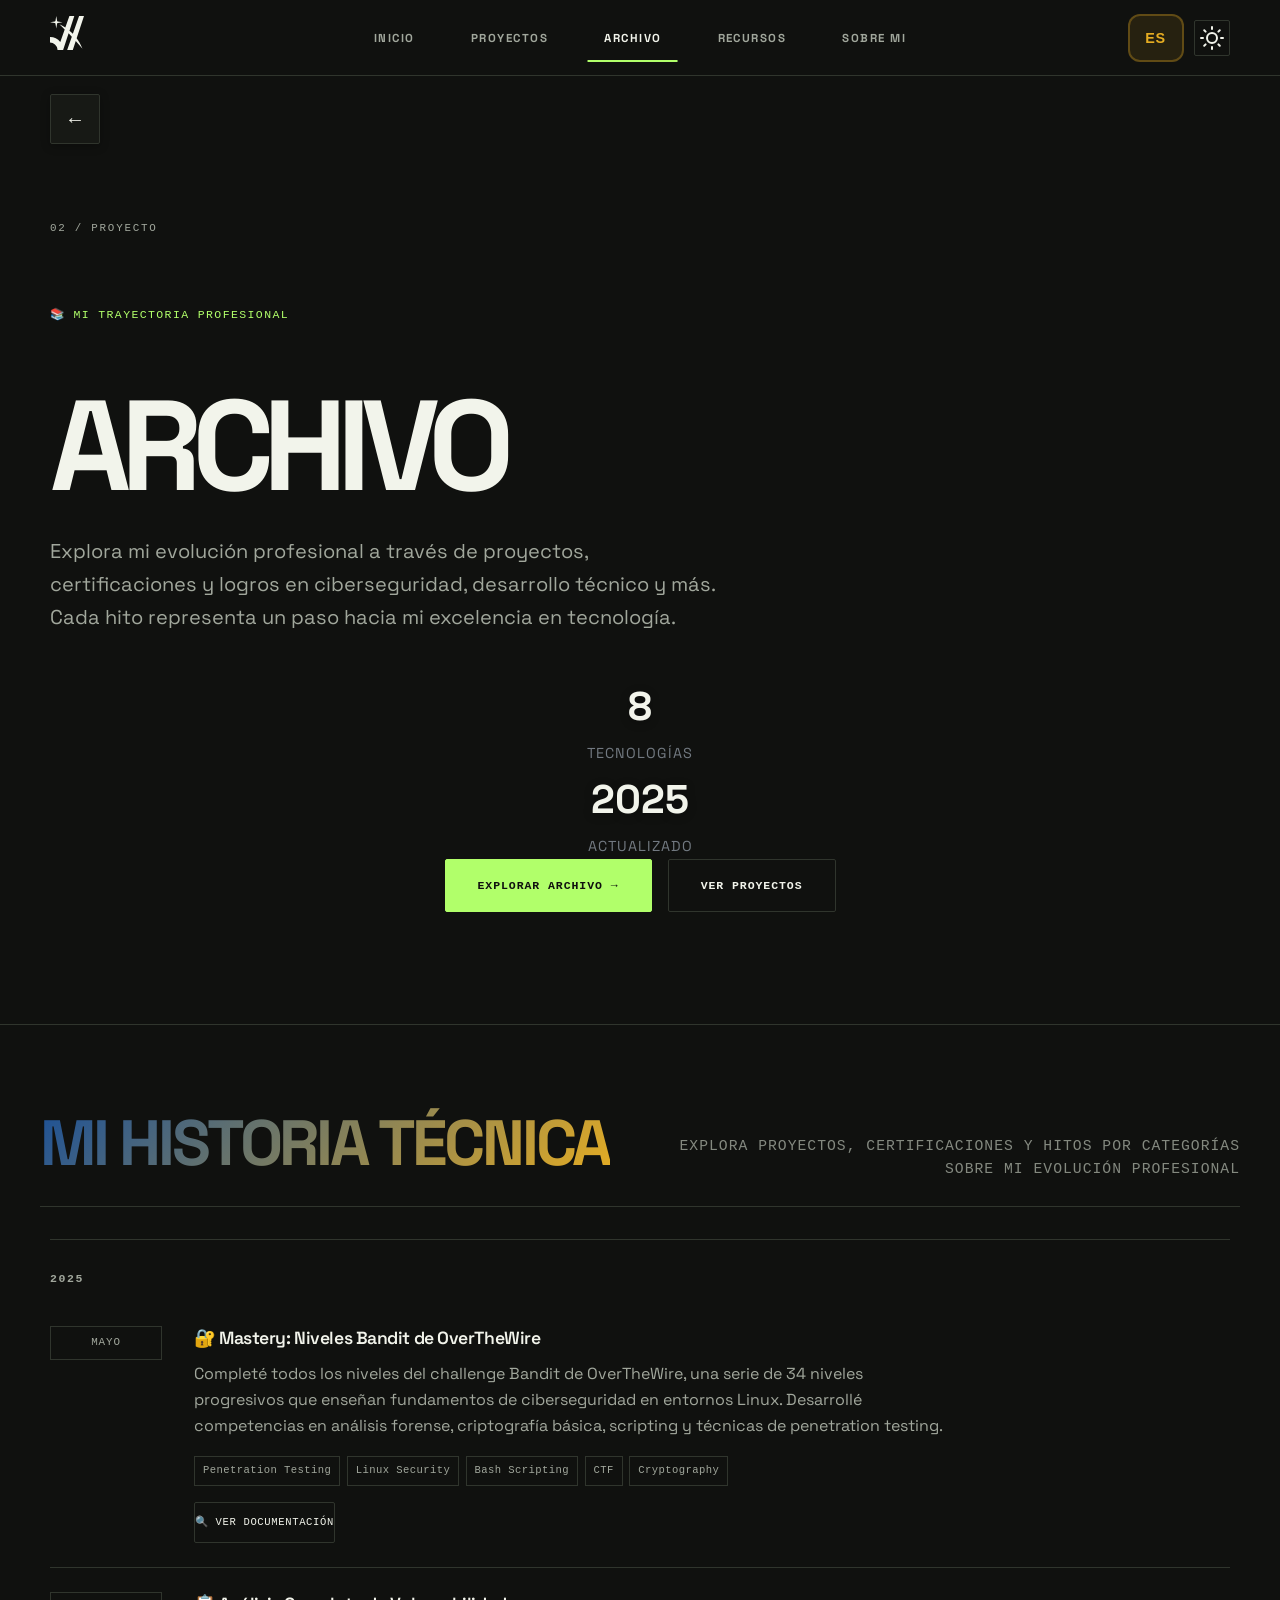
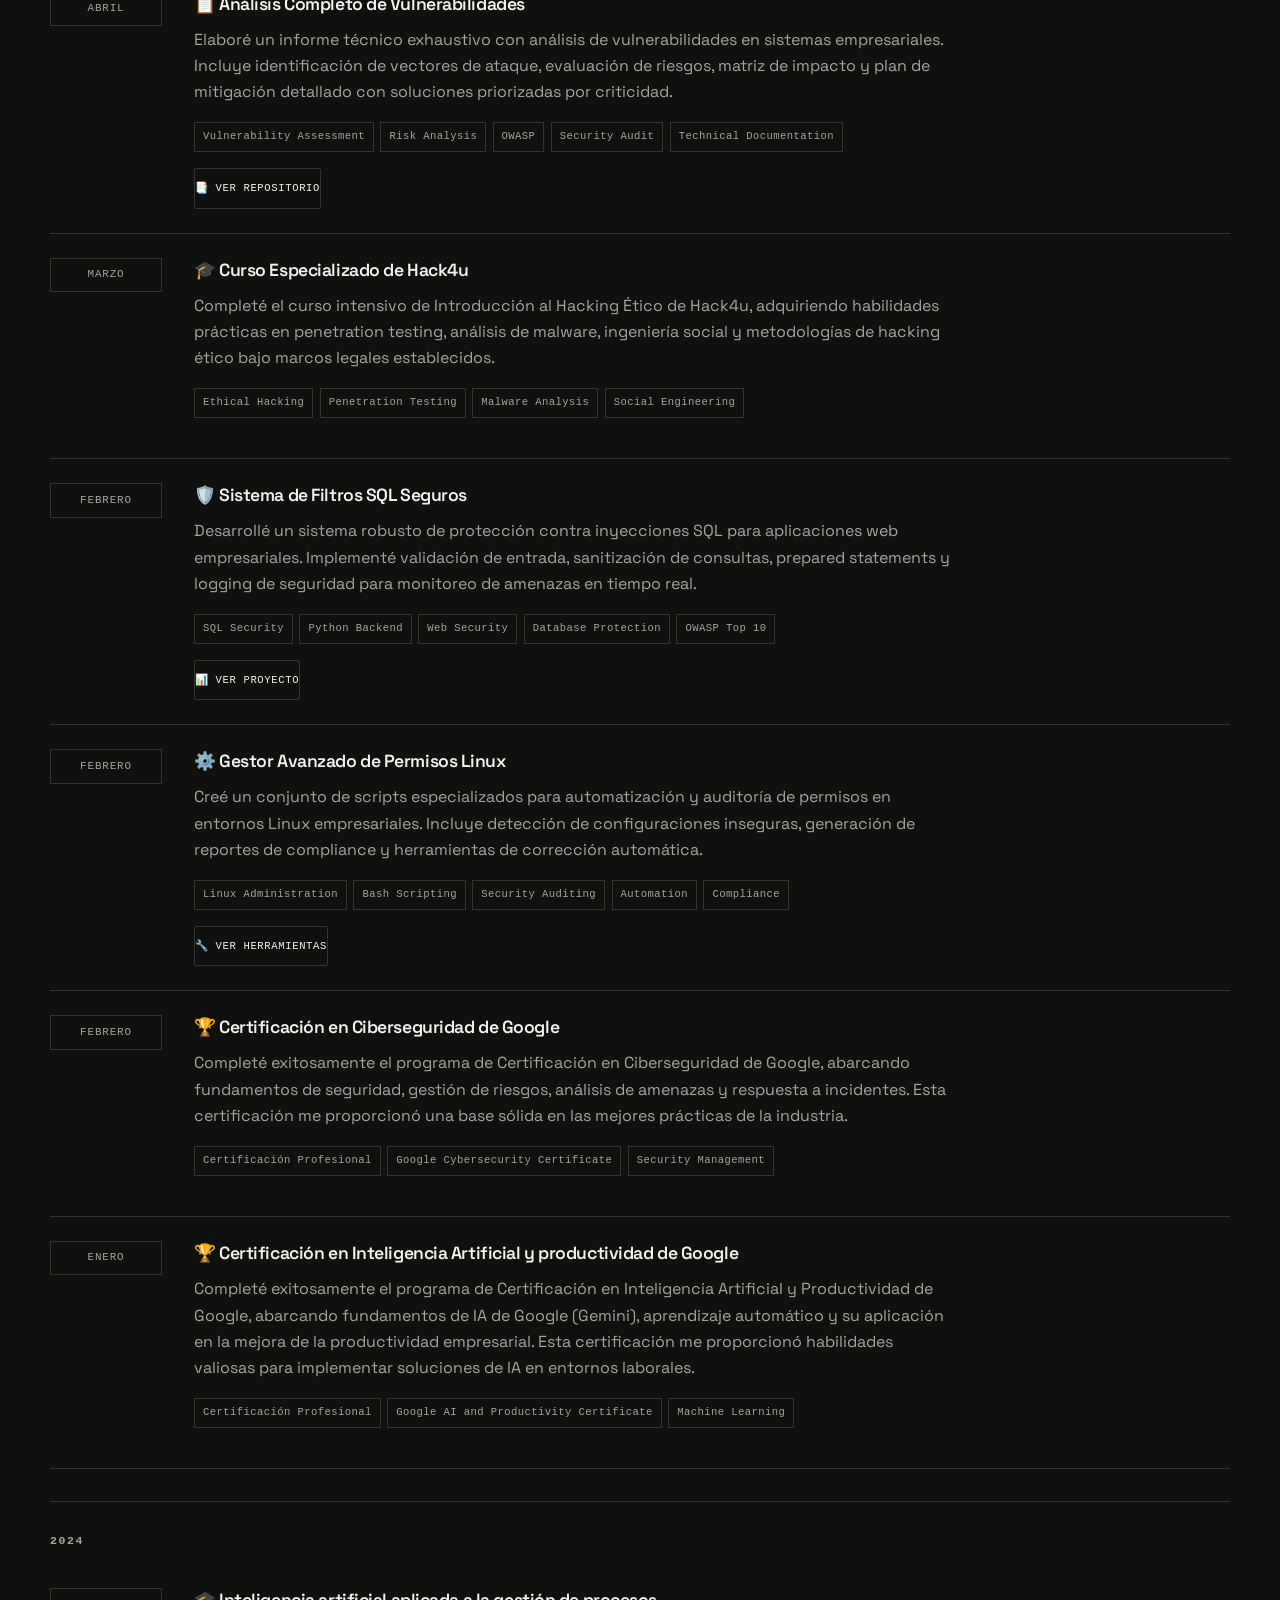
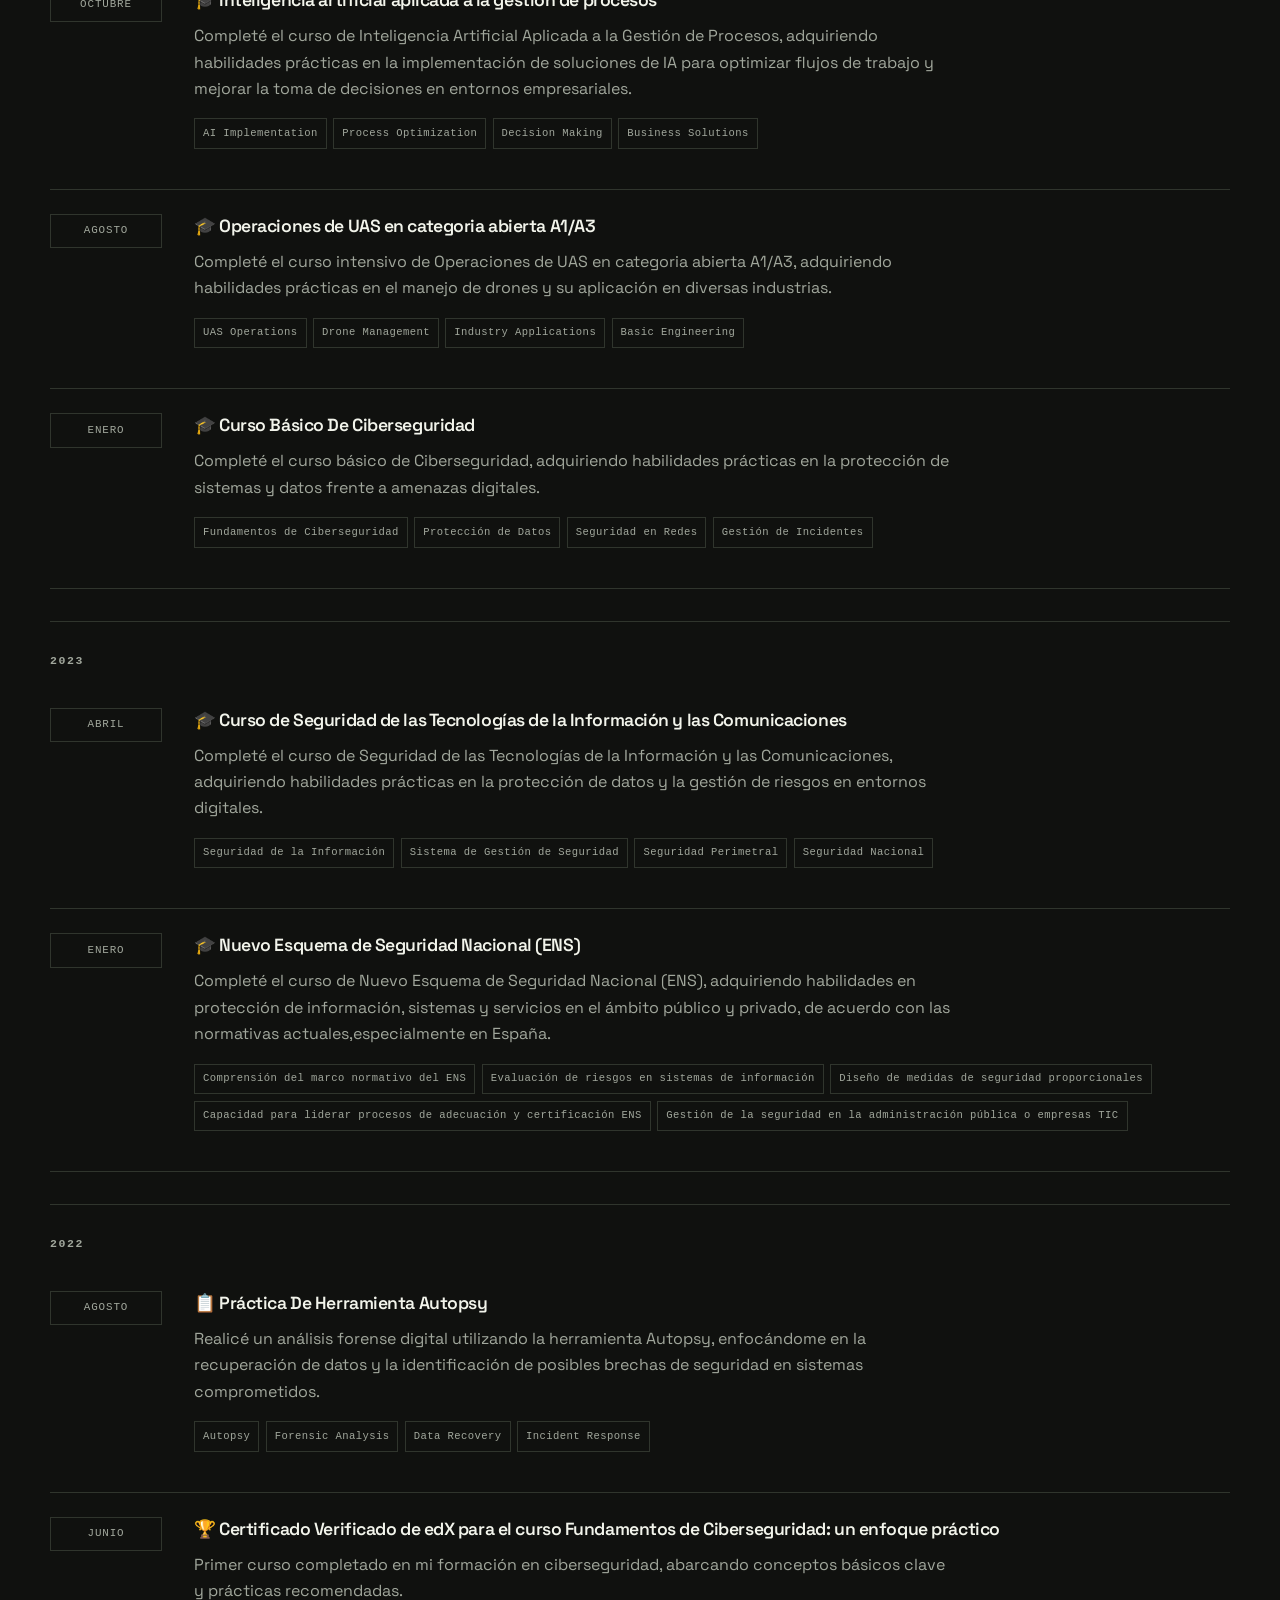
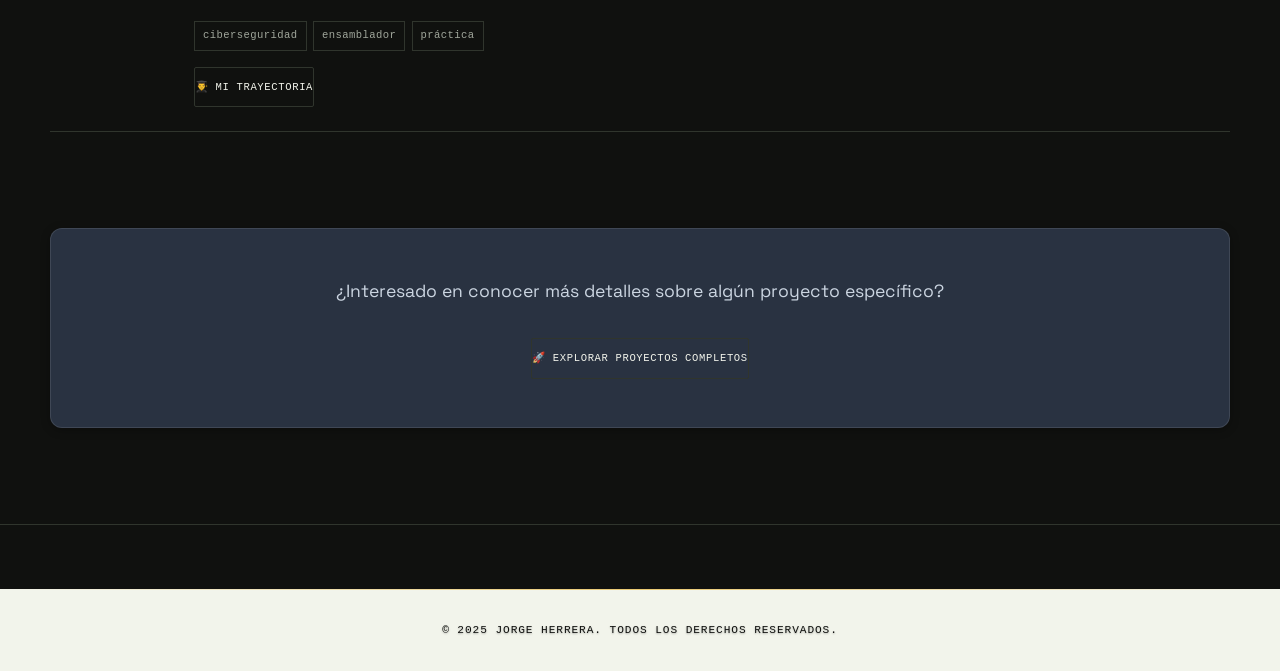
==== commit 5f285c34: "Remove archive history filters Keep the technical history focused on its timeline by removing the ca" ====
--- a/pages/archivo.html
+++ b/pages/archivo.html
@@ -163,14 +163,6 @@
           </p>
         </div>
         
-        <div class="tag-cloud" role="group" aria-label="Filtrar hitos por categorías">
-          <span class="tag active" data-filter="all">Todos</span>
-          <span class="tag" data-filter="proyectos">Proyectos</span>
-          <span class="tag" data-filter="certificaciones">Certificaciones</span>
-          <span class="tag" data-filter="ciberseguridad">Seguridad</span>
-          <span class="tag" data-filter="sistemas">Sistemas</span>
-        </div>
-
         <div class="timeline">
           <div class="timeline-item" data-year="2025">
             <h3>2025</h3>
@@ -420,52 +412,5 @@
   <script src="../assets/scripts/theme-switcher.js" defer></script>
   <script src="../assets/scripts/scroll-effects.js" defer></script>
   <script src="archivo-effects.js" defer></script>
-  <script>
-    // Filtro de hitos por etiquetas mejorado
-    document.addEventListener('DOMContentLoaded', function() {
-      const tags = document.querySelectorAll('.tag');
-      const entries = document.querySelectorAll('.timeline-entry');
-
-      tags.forEach(tag => {
-        tag.addEventListener('click', function() {
-          const filter = this.getAttribute('data-filter').toLowerCase();
-          
-          // Actualizar tags activos con animación
-          tags.forEach(t => t.classList.remove('active'));
-          this.classList.add('active');
-          
-          // Animar filtrado
-          entries.forEach((entry, index) => {
-            const entryTags = entry.getAttribute('data-tags').toLowerCase();
-            const shouldShow = filter === 'all' || entryTags.includes(filter);
-            
-            if (shouldShow) {
-              setTimeout(() => {
-                entry.style.display = '';
-                entry.classList.add('filter-show');
-                entry.classList.remove('filter-hide');
-              }, index * 50);
-            } else {
-              entry.classList.add('filter-hide');
-              entry.classList.remove('filter-show');
-              setTimeout(() => {
-                entry.style.display = 'none';
-              }, 200);
-            }
-          });
-        });
-      });
-
-      // Prefiltrar según parámetro URL
-      const urlParams = new URLSearchParams(window.location.search);
-      const tag = urlParams.get('tag')?.toLowerCase();
-      if (tag) {
-        const activeTag = document.querySelector(`.tag[data-filter="${tag}"]`);
-        if (activeTag) {
-          activeTag.click();
-        }
-      }
-    });
-  </script>
 </body>
 </html>
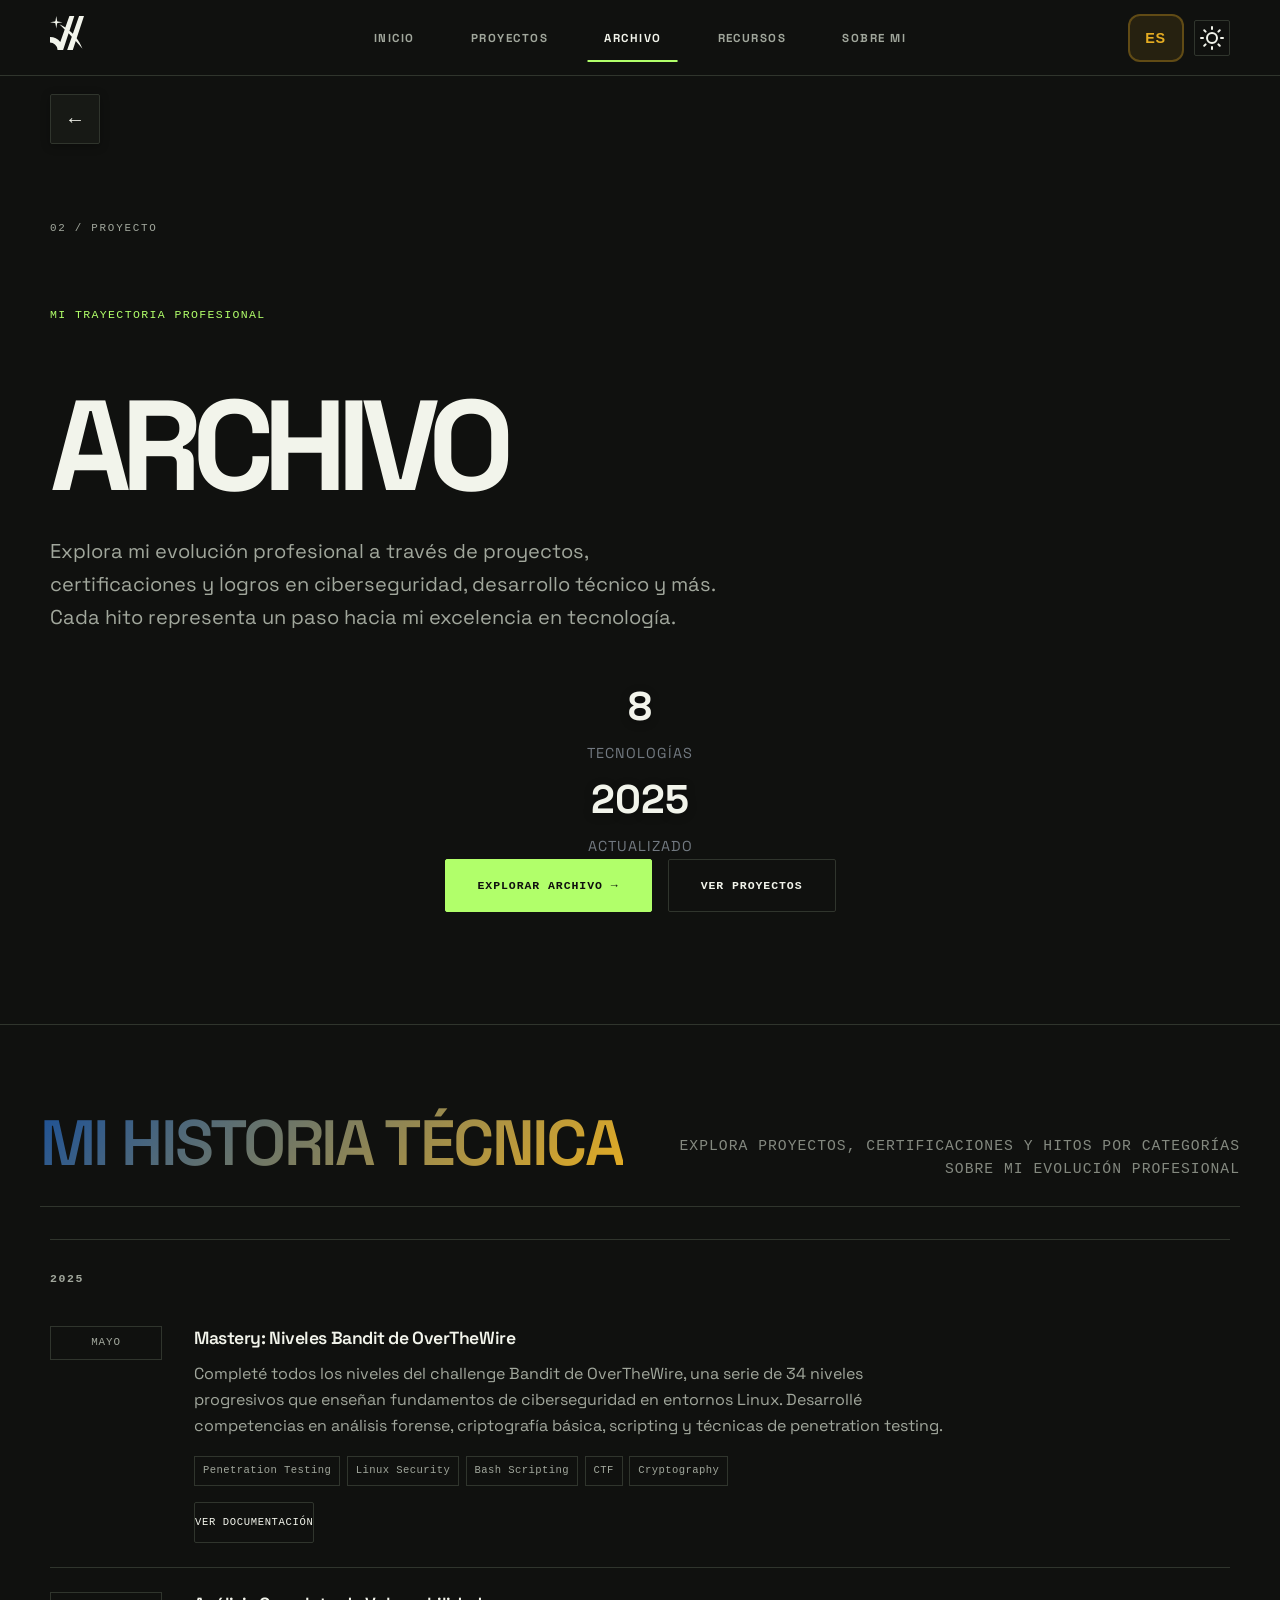
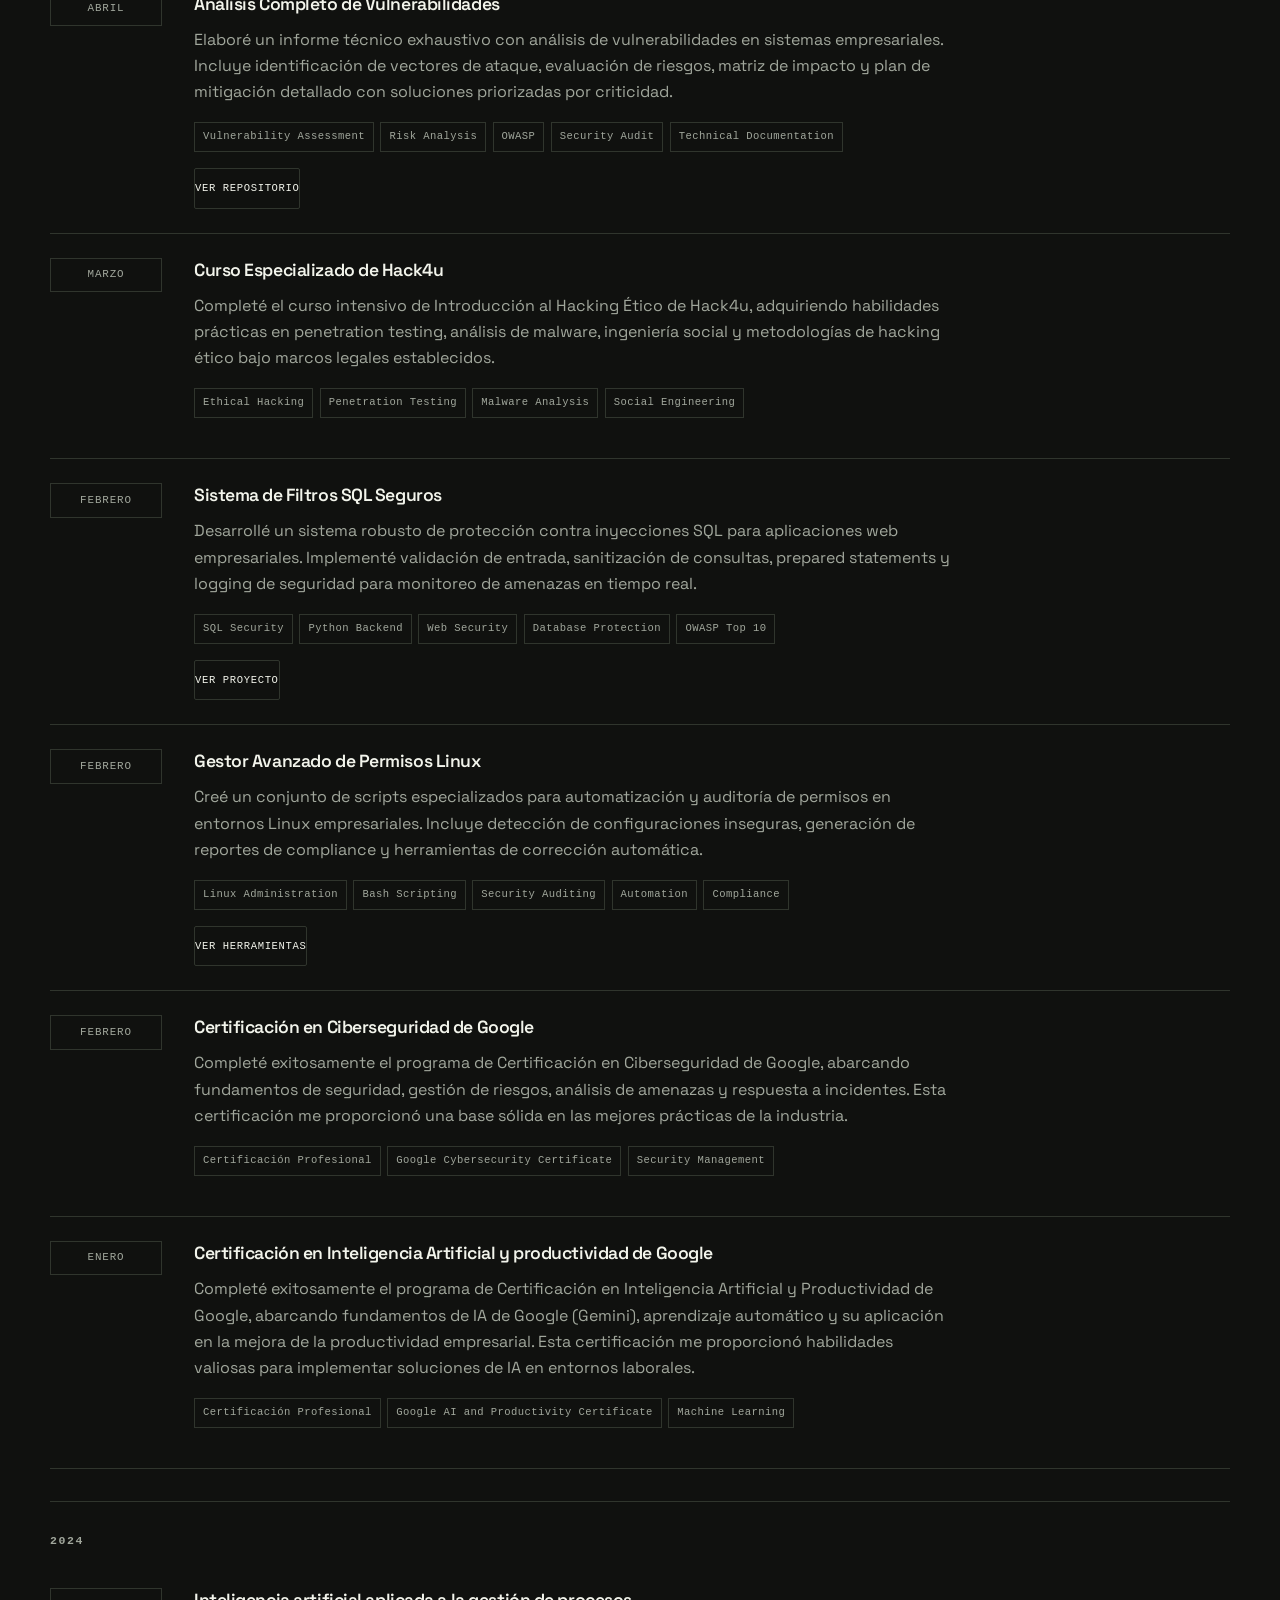
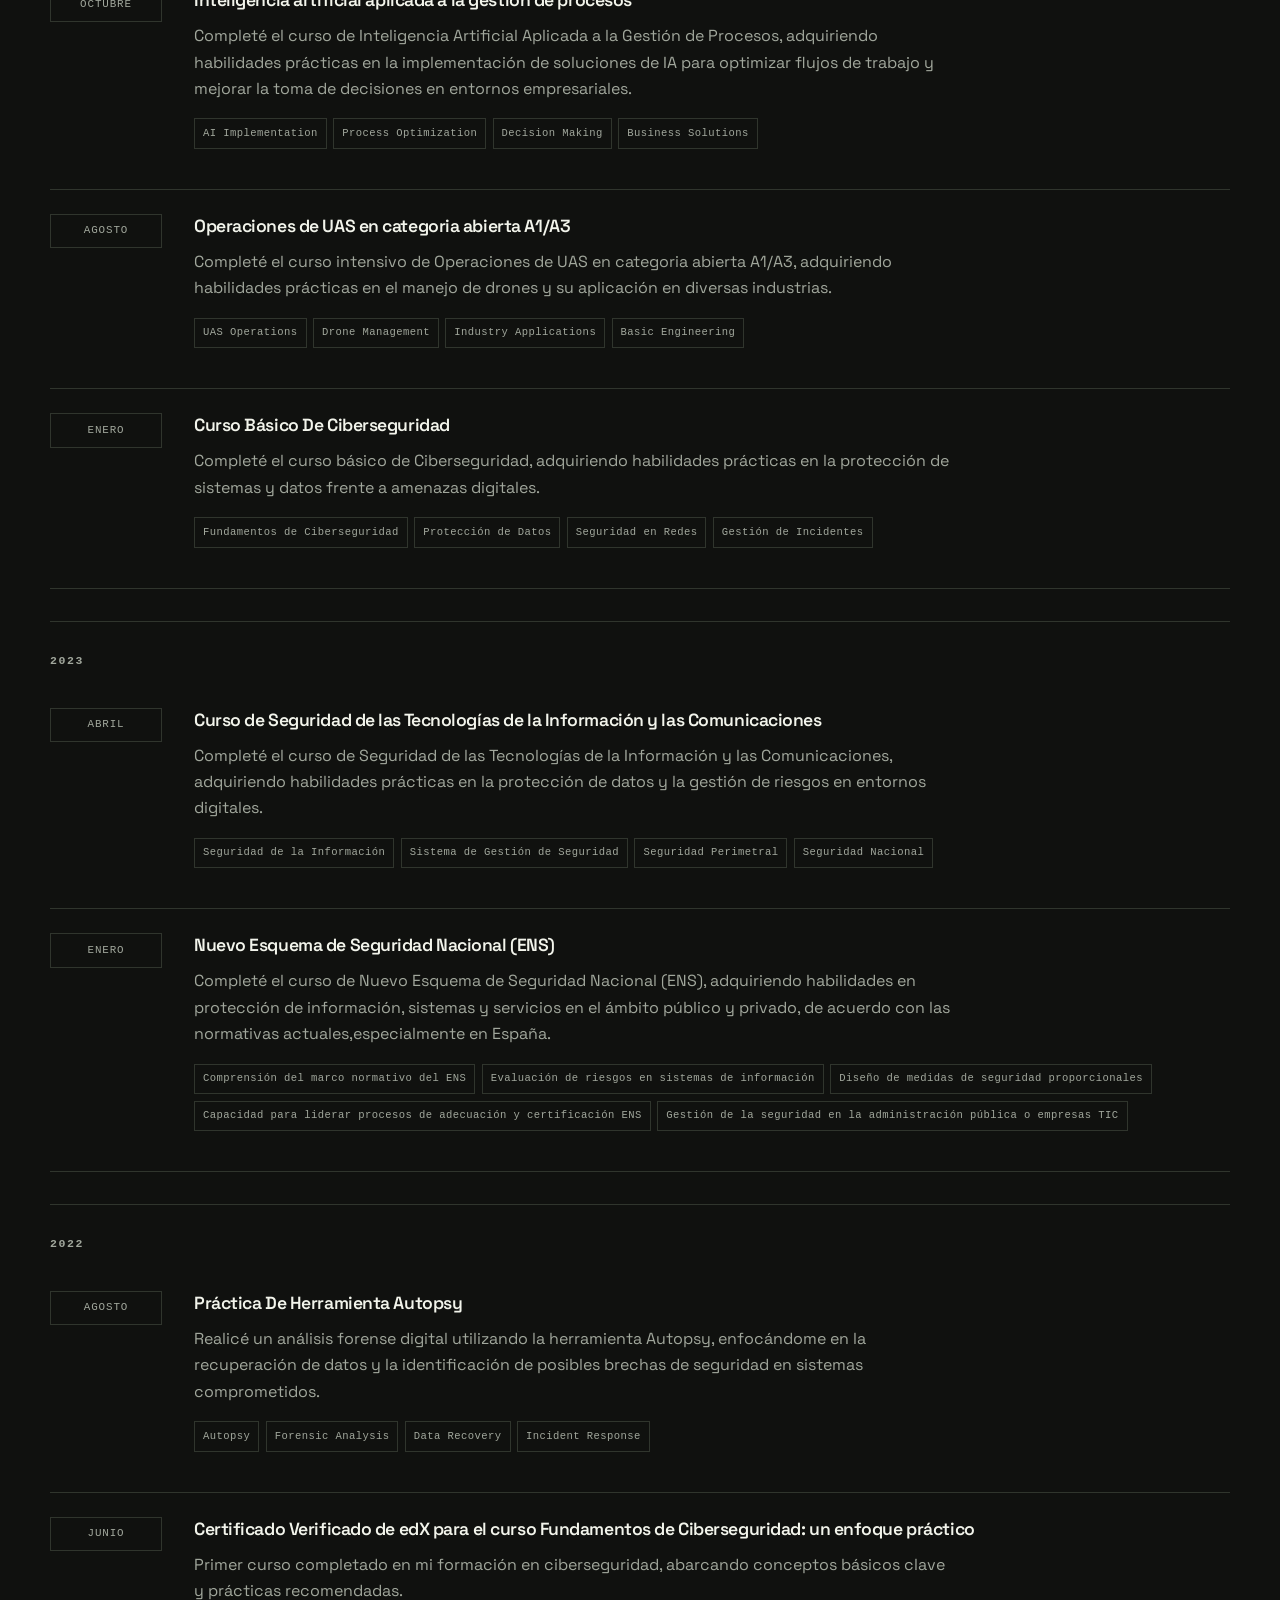
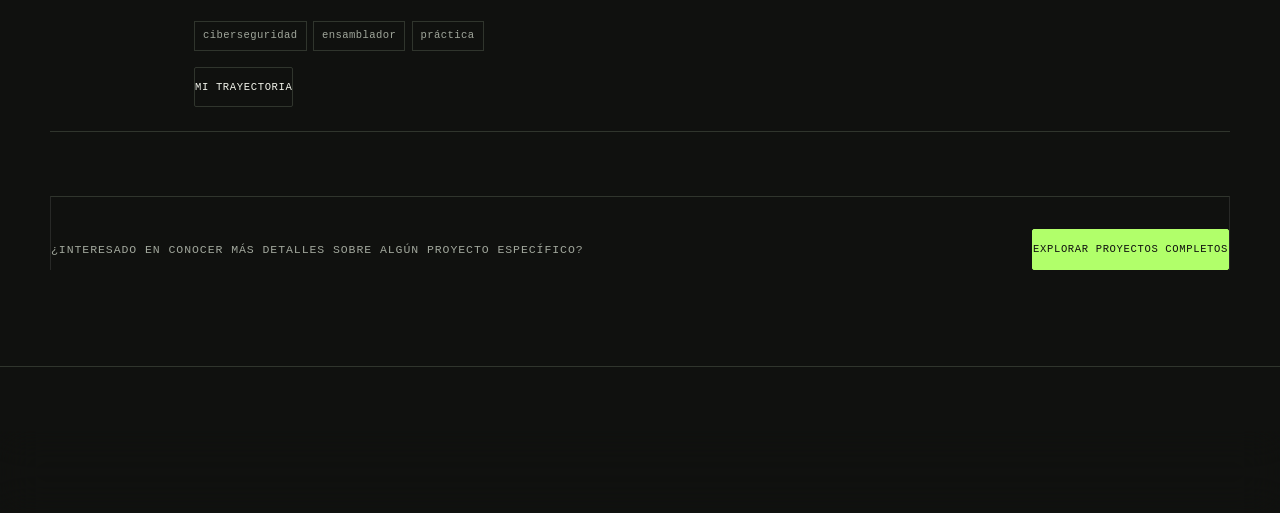
==== commit d7797bcb: "Refine archive typography and accents Remove decorative emojis from the archive timeline and apply a" ====
--- a/pages/archivo.html
+++ b/pages/archivo.html
@@ -117,7 +117,6 @@
     <section class="hero-section">
       <div class="hero-container">
         <div class="hero-badge">
-          <span>📚</span>
           <span>Mi Trayectoria Profesional</span>
         </div>
         
@@ -172,7 +171,7 @@
               <li class="timeline-entry" data-tags="proyectos ciberseguridad sistemas">
                 <span class="timeline-date">Mayo</span>
                 <div class="timeline-content">
-                  <h4>🔐 Mastery: Niveles Bandit de OverTheWire</h4>
+                  <h4>Mastery: Niveles Bandit de OverTheWire</h4>
                   <p>Completé todos los niveles del challenge Bandit de OverTheWire, una serie de 34 niveles progresivos que enseñan fundamentos de ciberseguridad en entornos Linux. Desarrollé competencias en análisis forense, criptografía básica, scripting y técnicas de penetration testing.</p>
                   <div class="tech-tags">
                     <span>Penetration Testing</span>
@@ -182,16 +181,15 @@
                     <span>Cryptography</span>
                   </div>
                   <a href="Proyectos/bandit.html" class="cta-button" aria-label="Ver proyecto Bandit completo">
-                    🔍 Ver Documentación
+                    Ver Documentación
                   </a>
                 </div>
-              </li>
               </li>
 
               <li class="timeline-entry" data-tags="proyectos ciberseguridad">
                 <span class="timeline-date">Abril</span>
                 <div class="timeline-content">
-                  <h4>📋 Análisis Completo de Vulnerabilidades</h4>
+                  <h4>Análisis Completo de Vulnerabilidades</h4>
                   <p>Elaboré un informe técnico exhaustivo con análisis de vulnerabilidades en sistemas empresariales. Incluye identificación de vectores de ataque, evaluación de riesgos, matriz de impacto y plan de mitigación detallado con soluciones priorizadas por criticidad.</p>
                   <div class="tech-tags">
                     <span>Vulnerability Assessment</span>
@@ -201,14 +199,14 @@
                     <span>Technical Documentation</span>
                   </div>
                   <a href="https://github.com/jsh3lby/Cybersecurity-Reports" class="cta-button" target="_blank" rel="noopener noreferrer" aria-label="Ver repositorio de análisis de vulnerabilidades">
-                    📑 Ver Repositorio
+                    Ver Repositorio
                   </a>
                 </div>
               </li>
               <li class="timeline-entry" data-tags="certificaciones ciberseguridad">
                 <span class="timeline-date">Marzo</span>
                 <div class="timeline-content">
-                  <h4>🎓 Curso Especializado de Hack4u</h4>
+                  <h4>Curso Especializado de Hack4u</h4>
                   <p>Completé el curso intensivo de Introducción al Hacking Ético de Hack4u, adquiriendo habilidades prácticas en penetration testing, análisis de malware, ingeniería social y metodologías de hacking ético bajo marcos legales establecidos.</p>
                   <div class="tech-tags">
                     <span>Ethical Hacking</span>
@@ -222,7 +220,7 @@
               <li class="timeline-entry" data-tags="proyectos ciberseguridad">
                 <span class="timeline-date">Febrero</span>
                 <div class="timeline-content">
-                  <h4>🛡️ Sistema de Filtros SQL Seguros</h4>
+                  <h4>Sistema de Filtros SQL Seguros</h4>
                   <p>Desarrollé un sistema robusto de protección contra inyecciones SQL para aplicaciones web empresariales. Implementé validación de entrada, sanitización de consultas, prepared statements y logging de seguridad para monitoreo de amenazas en tiempo real.</p>
                   <div class="tech-tags">
                     <span>SQL Security</span>
@@ -232,7 +230,7 @@
                     <span>OWASP Top 10</span>
                   </div>
                   <a href="Proyectos/sql-filters.html" class="cta-button" aria-label="Ver proyecto de filtros SQL">
-                    📊 Ver Proyecto
+                    Ver Proyecto
                   </a>
                 </div>
               </li>
@@ -240,7 +238,7 @@
               <li class="timeline-entry" data-tags="proyectos sistemas">
                 <span class="timeline-date">Febrero</span>
                 <div class="timeline-content">
-                  <h4>⚙️ Gestor Avanzado de Permisos Linux</h4>
+                  <h4>Gestor Avanzado de Permisos Linux</h4>
                   <p>Creé un conjunto de scripts especializados para automatización y auditoría de permisos en entornos Linux empresariales. Incluye detección de configuraciones inseguras, generación de reportes de compliance y herramientas de corrección automática.</p>
                   <div class="tech-tags">
                     <span>Linux Administration</span>
@@ -250,7 +248,7 @@
                     <span>Compliance</span>
                   </div>
                   <a href="Proyectos/linux-permissions.html" class="cta-button" aria-label="Ver proyecto de permisos Linux">
-                    🔧 Ver Herramientas
+                    Ver Herramientas
                   </a>
                 </div>
               </li>
@@ -258,7 +256,7 @@
               <li class="timeline-entry" data-tags="certificaciones">
                 <span class="timeline-date">Febrero</span>
                 <div class="timeline-content">
-                  <h4>🏆 Certificación en Ciberseguridad de Google</h4>
+                  <h4>Certificación en Ciberseguridad de Google</h4>
                   <p>Completé exitosamente el programa de Certificación en Ciberseguridad de Google, abarcando fundamentos de seguridad, gestión de riesgos, análisis de amenazas y respuesta a incidentes. Esta certificación me proporcionó una base sólida en las mejores prácticas de la industria.</p>
                   <div class="tech-tags">
                     <span>Certificación Profesional</span>
@@ -270,7 +268,7 @@
               <li class="timeline-entry" data-tags="certificaciones">
                 <span class="timeline-date">Enero</span>
                 <div class="timeline-content">
-                  <h4>🏆 Certificación en Inteligencia Artificial y productividad de Google</h4>
+                  <h4>Certificación en Inteligencia Artificial y productividad de Google</h4>
                   <p>Completé exitosamente el programa de Certificación en Inteligencia Artificial y Productividad de Google, abarcando fundamentos de IA de Google (Gemini), aprendizaje automático y su aplicación en la mejora de la productividad empresarial. Esta certificación me proporcionó habilidades valiosas para implementar soluciones de IA en entornos laborales.</p>
                   <div class="tech-tags">
                     <span>Certificación Profesional</span>
@@ -288,7 +286,7 @@
                 <li class="timeline-entry" data-tags="certificaciones ciberseguridad">
                 <span class="timeline-date">Octubre</span>
                 <div class="timeline-content">
-                  <h4>🎓 Inteligencia artificial aplicada a la gestión de procesos</h4>
+                  <h4>Inteligencia artificial aplicada a la gestión de procesos</h4>
                   <p>Completé el curso de Inteligencia Artificial Aplicada a la Gestión de Procesos, adquiriendo habilidades prácticas en la implementación de soluciones de IA para optimizar flujos de trabajo y mejorar la toma de decisiones en entornos empresariales.</p>
                   <div class="tech-tags">
                     <span>AI Implementation</span>
@@ -301,7 +299,7 @@
                 <li class="timeline-entry" data-tags="certificaciones ciberseguridad">
                 <span class="timeline-date">agosto</span>
                 <div class="timeline-content">
-                  <h4>🎓 Operaciones de UAS en categoria abierta A1/A3</h4>
+                  <h4>Operaciones de UAS en categoria abierta A1/A3</h4>
                   <p>Completé el curso intensivo de Operaciones de UAS en categoria abierta A1/A3, adquiriendo habilidades prácticas en el manejo de drones y su aplicación en diversas industrias.</p>
                   <div class="tech-tags">
                     <span>UAS Operations</span>
@@ -314,7 +312,7 @@
                 <li class="timeline-entry" data-tags="certificaciones ciberseguridad">
                 <span class="timeline-date">Enero</span>
                 <div class="timeline-content">
-                  <h4>🎓 Curso Básico De Ciberseguridad</h4>
+                  <h4>Curso Básico De Ciberseguridad</h4>
                   <p>Completé el curso básico de Ciberseguridad, adquiriendo habilidades prácticas en la protección de sistemas y datos frente a amenazas digitales.</p>
                   <div class="tech-tags">
                     <span>Fundamentos de Ciberseguridad</span>
@@ -333,7 +331,7 @@
               <li class="timeline-entry" data-tags="certificaciones ciberseguridad">
                 <span class="timeline-date">Abril</span>
                 <div class="timeline-content">
-                  <h4>🎓 Curso de Seguridad de las Tecnologías de la Información y las Comunicaciones</h4>
+                  <h4>Curso de Seguridad de las Tecnologías de la Información y las Comunicaciones</h4>
                   <p>Completé el curso de Seguridad de las Tecnologías de la Información y las Comunicaciones, adquiriendo habilidades prácticas en la protección de datos y la gestión de riesgos en entornos digitales.</p>
                   <div class="tech-tags">
                     <span>Seguridad de la Información</span>
@@ -347,7 +345,7 @@
               <li class="timeline-entry" data-tags="certificaciones ciberseguridad">
                 <span class="timeline-date">Enero</span>
                 <div class="timeline-content">
-                  <h4>🎓 Nuevo Esquema de Seguridad Nacional (ENS)</h4>
+                  <h4>Nuevo Esquema de Seguridad Nacional (ENS)</h4>
                   <p>Completé el curso de Nuevo Esquema de Seguridad Nacional (ENS), adquiriendo habilidades en protección de información, sistemas y servicios en el ámbito público y privado, de acuerdo con las normativas actuales,especialmente en España.</p>
                   <div class="tech-tags">
                     <span>Comprensión del marco normativo del ENS</span>
@@ -366,7 +364,7 @@
             <li class="timeline-entry" data-tags="proyectos ciberseguridad">
                 <span class="timeline-date">agosto</span>
                 <div class="timeline-content">
-                  <h4>📋 Práctica De Herramienta Autopsy</h4>
+                  <h4>Práctica De Herramienta Autopsy</h4>
                   <p>Realicé un análisis forense digital utilizando la herramienta Autopsy, enfocándome en la recuperación de datos y la identificación de posibles brechas de seguridad en sistemas comprometidos.</p>
                   <div class="tech-tags">
                     <span>Autopsy</span>
@@ -379,7 +377,7 @@
              <li class="timeline-entry" data-tags="certificaciones">
                 <span class="timeline-date">Junio</span>
                 <div class="timeline-content">
-                  <h4>🏆 Certificado Verificado de edX para el curso Fundamentos de Ciberseguridad: un enfoque práctico</h4>
+                  <h4>Certificado Verificado de edX para el curso Fundamentos de Ciberseguridad: un enfoque práctico</h4>
                   <p>Primer curso completado en mi formación en ciberseguridad, abarcando conceptos básicos clave y prácticas recomendadas.</p>
                   <div class="tech-tags">
                     <span>ciberseguridad</span>
@@ -387,7 +385,7 @@
                     <span>práctica</span>
                   </div>
                   <a href="sobre-mi.html" class="cta-button" aria-label="Conocer más sobre mi trayectoria académica">
-                    👨‍🎓 Mi Trayectoria
+                    Mi Trayectoria
                   </a>
                 </div>
               </li>
@@ -397,7 +395,7 @@
         <div class="cta-section">
           <p>¿Interesado en conocer más detalles sobre algún proyecto específico?</p>
           <a href="proyectos.html" class="cta-button" aria-label="Explorar todos los proyectos en detalle">
-            🚀 Explorar Proyectos Completos
+             Explorar Proyectos Completos
           </a>
         </div>
       </div>
--- a/pages/inner-theme.css
+++ b/pages/inner-theme.css
@@ -501,6 +501,12 @@
   padding: 1.5rem 0;
 }
 
+.archivo-page .section-title {
+  color: var(--inner-accent-dark) !important;
+  font-weight: 600;
+  letter-spacing: -0.04em;
+}
+
 .archivo-page .timeline-entry,
 .archivo-page .timeline-entry:hover {
   background: transparent !important;
@@ -584,6 +590,44 @@
   color: #10110f !important;
 }
 
+.archivo-page .cta-section {
+  align-items: center;
+  background: transparent !important;
+  border-bottom: 0;
+  border-radius: 0 !important;
+  border-top: 1px solid var(--inner-line);
+  box-shadow: none !important;
+  display: flex;
+  gap: 2rem;
+  justify-content: space-between;
+  margin-top: 2rem;
+  padding: 2rem 0 0;
+  text-align: left;
+}
+
+.archivo-page .cta-section p {
+  color: var(--inner-muted) !important;
+  font-family: monospace;
+  font-size: 0.72rem;
+  letter-spacing: 0.08em;
+  margin: 0;
+  text-transform: uppercase;
+}
+
+.archivo-page .cta-section .cta-button {
+  background: var(--inner-accent) !important;
+  border-color: var(--inner-accent) !important;
+  color: #10110f !important;
+  flex-shrink: 0;
+  padding: 0.7rem 0.9rem;
+}
+
+.archivo-page .cta-section .cta-button:hover {
+  background: transparent !important;
+  border-color: var(--inner-ink) !important;
+  color: var(--inner-ink) !important;
+}
+
 @media (max-width: 800px) {
   .recursos-page .timeline-item ul {
     grid-template-columns: 1fr;
@@ -618,4 +662,10 @@
     display: inline-block;
     margin-bottom: 0.8rem;
   }
+
+  .archivo-page .cta-section {
+    align-items: flex-start;
+    flex-direction: column;
+    gap: 1rem;
+  }
 }
